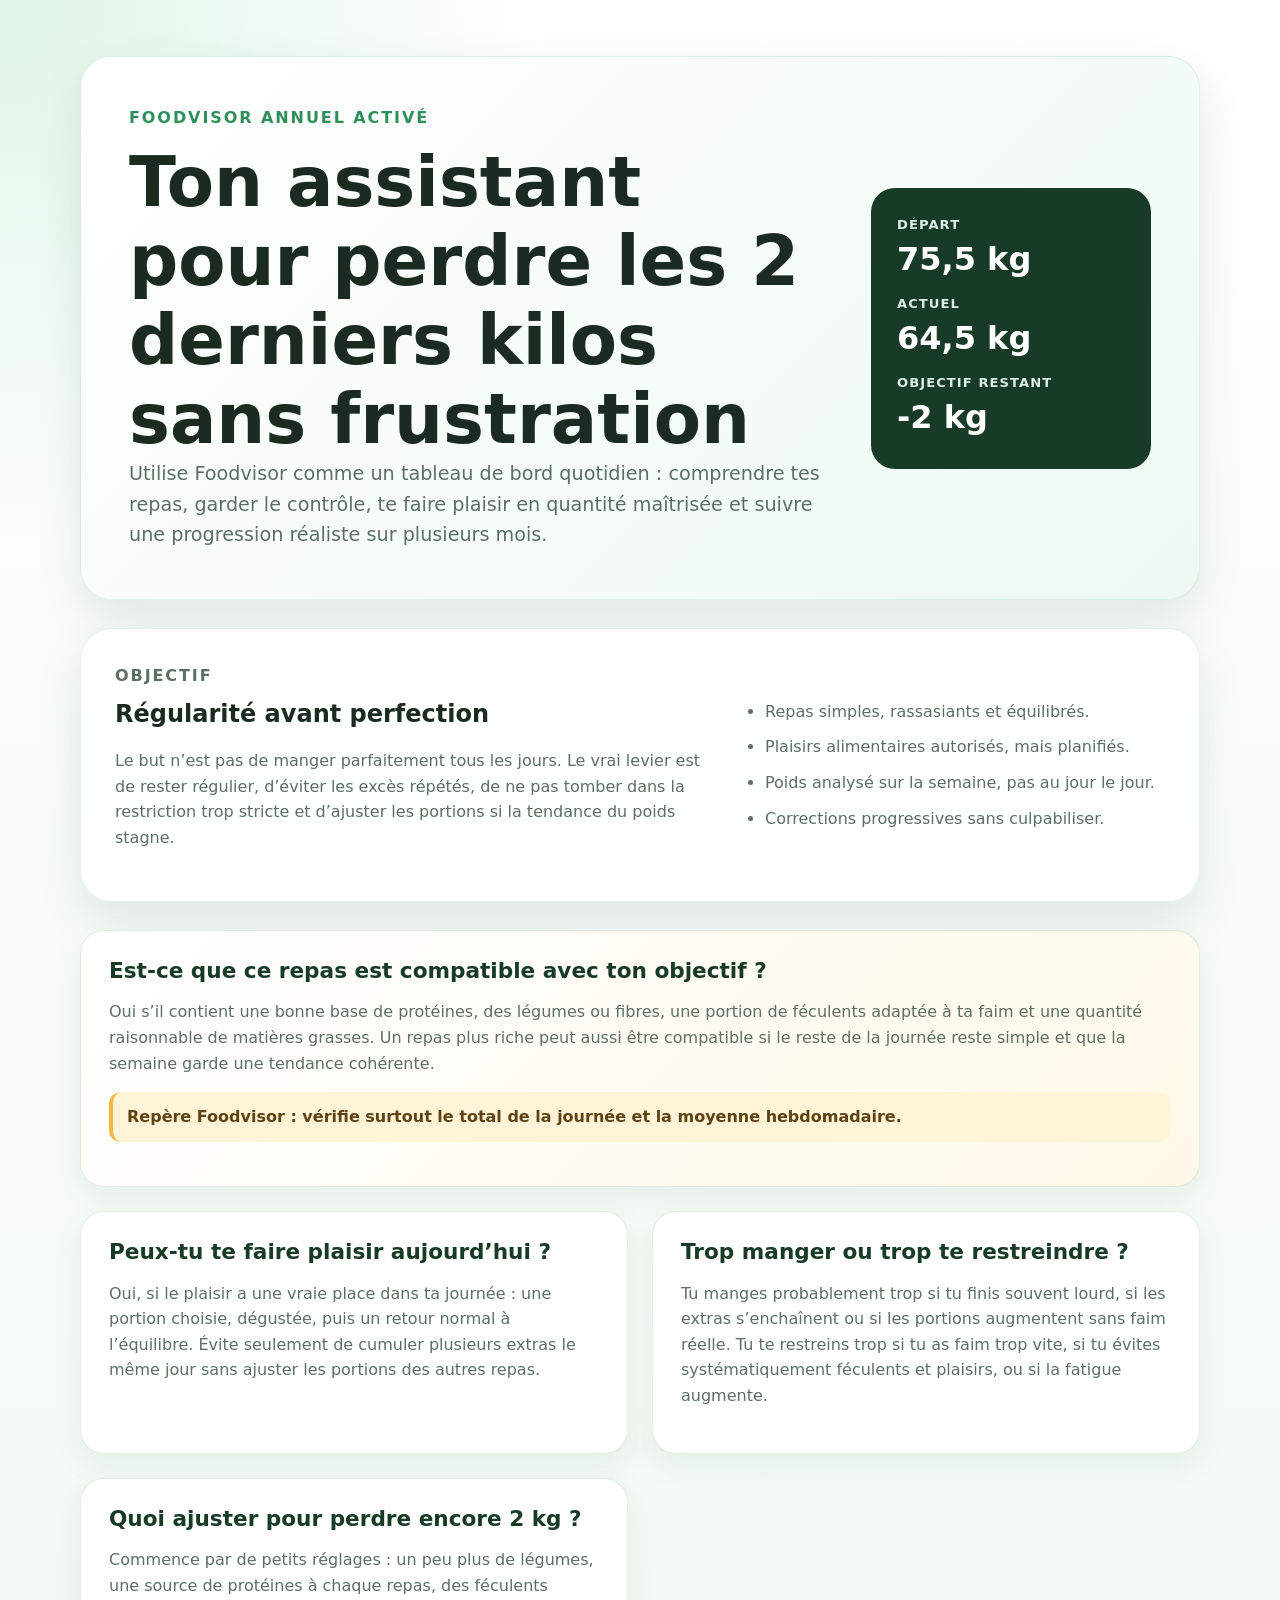
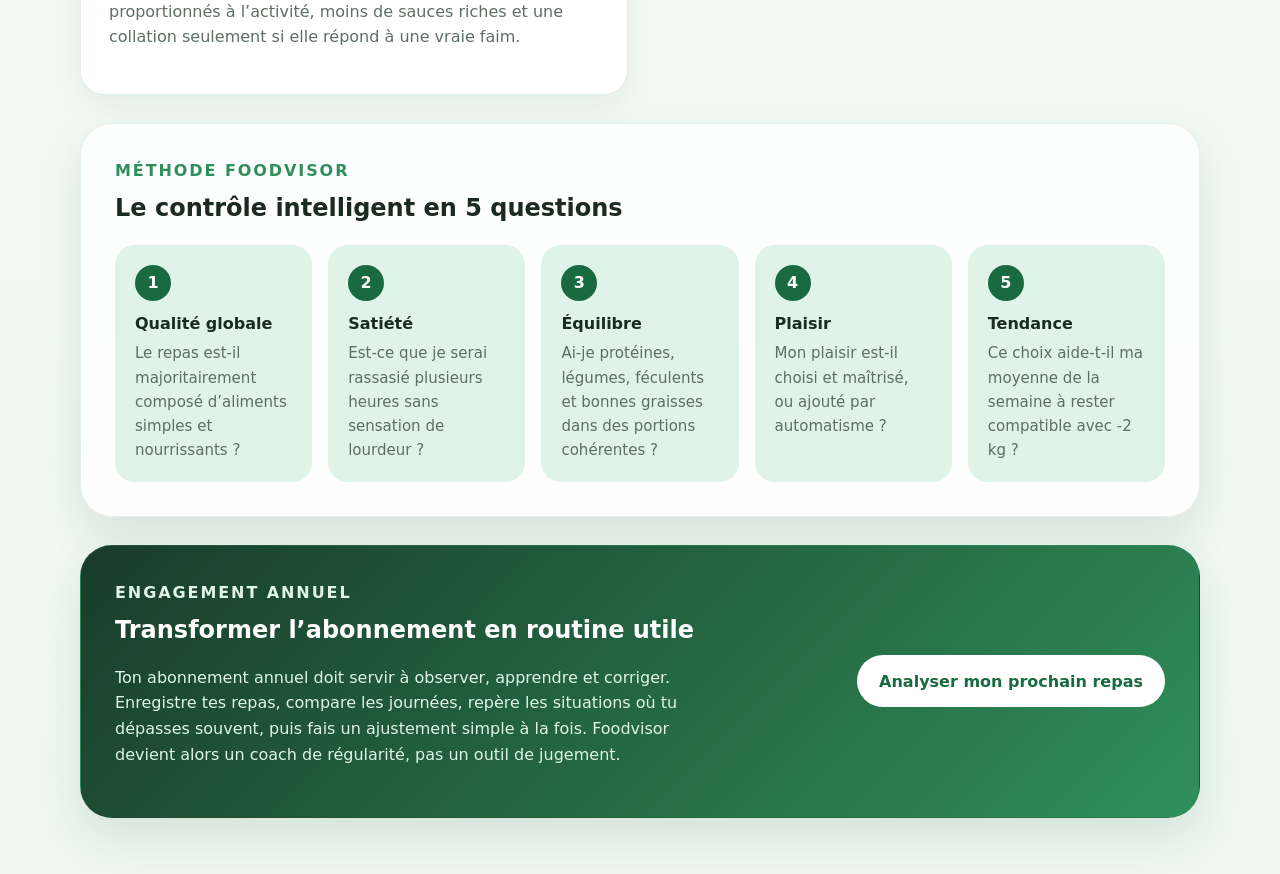
==== index.html @ e2c7a327 "Refocus page on sustainable Foodvisor coaching" ====
<!doctype html>
<html lang="fr">
  <head>
    <meta charset="utf-8" />
    <meta name="viewport" content="width=device-width, initial-scale=1" />
    <title>Assistant nutritionnel durable - Foodvisor</title>
    <link rel="stylesheet" href="styles.css" />
  </head>
  <body>
    <main class="page-shell">
      <section class="hero" aria-labelledby="page-title">
        <div>
          <p class="eyebrow">Foodvisor annuel activé</p>
          <h1 id="page-title">Ton assistant pour perdre les 2 derniers kilos sans frustration</h1>
          <p class="intro">
            Utilise Foodvisor comme un tableau de bord quotidien : comprendre tes repas,
            garder le contrôle, te faire plaisir en quantité maîtrisée et suivre une
            progression réaliste sur plusieurs mois.
          </p>
        </div>
        <aside class="progress-card" aria-label="Progression de poids">
          <span>Départ</span>
          <strong>75,5 kg</strong>
          <span>Actuel</span>
          <strong>64,5 kg</strong>
          <span>Objectif restant</span>
          <strong>-2 kg</strong>
        </aside>
      </section>

      <section class="section-card objective" aria-labelledby="objective-title">
        <div>
          <p class="eyebrow">Objectif</p>
          <h2 id="objective-title">Régularité avant perfection</h2>
          <p>
            Le but n’est pas de manger parfaitement tous les jours. Le vrai levier est de
            rester régulier, d’éviter les excès répétés, de ne pas tomber dans la restriction
            trop stricte et d’ajuster les portions si la tendance du poids stagne.
          </p>
        </div>
        <ul class="check-list">
          <li>Repas simples, rassasiants et équilibrés.</li>
          <li>Plaisirs alimentaires autorisés, mais planifiés.</li>
          <li>Poids analysé sur la semaine, pas au jour le jour.</li>
          <li>Corrections progressives sans culpabiliser.</li>
        </ul>
      </section>

      <section class="analysis-grid" aria-label="Analyse quotidienne des repas">
        <article class="analysis-card highlight">
          <h2>Est-ce que ce repas est compatible avec ton objectif ?</h2>
          <p>
            Oui s’il contient une bonne base de protéines, des légumes ou fibres, une portion
            de féculents adaptée à ta faim et une quantité raisonnable de matières grasses.
            Un repas plus riche peut aussi être compatible si le reste de la journée reste
            simple et que la semaine garde une tendance cohérente.
          </p>
          <p class="tip">Repère Foodvisor : vérifie surtout le total de la journée et la moyenne hebdomadaire.</p>
        </article>

        <article class="analysis-card">
          <h2>Peux-tu te faire plaisir aujourd’hui ?</h2>
          <p>
            Oui, si le plaisir a une vraie place dans ta journée : une portion choisie,
            dégustée, puis un retour normal à l’équilibre. Évite seulement de cumuler plusieurs
            extras le même jour sans ajuster les portions des autres repas.
          </p>
        </article>

        <article class="analysis-card">
          <h2>Trop manger ou trop te restreindre ?</h2>
          <p>
            Tu manges probablement trop si tu finis souvent lourd, si les extras s’enchaînent
            ou si les portions augmentent sans faim réelle. Tu te restreins trop si tu as faim
            trop vite, si tu évites systématiquement féculents et plaisirs, ou si la fatigue
            augmente.
          </p>
        </article>

        <article class="analysis-card">
          <h2>Quoi ajuster pour perdre encore 2 kg ?</h2>
          <p>
            Commence par de petits réglages : un peu plus de légumes, une source de protéines
            à chaque repas, des féculents proportionnés à l’activité, moins de sauces riches et
            une collation seulement si elle répond à une vraie faim.
          </p>
        </article>
      </section>

      <section class="method" aria-labelledby="method-title">
        <p class="eyebrow">Méthode Foodvisor</p>
        <h2 id="method-title">Le contrôle intelligent en 5 questions</h2>
        <div class="question-list">
          <article>
            <span>1</span>
            <h3>Qualité globale</h3>
            <p>Le repas est-il majoritairement composé d’aliments simples et nourrissants ?</p>
          </article>
          <article>
            <span>2</span>
            <h3>Satiété</h3>
            <p>Est-ce que je serai rassasié plusieurs heures sans sensation de lourdeur ?</p>
          </article>
          <article>
            <span>3</span>
            <h3>Équilibre</h3>
            <p>Ai-je protéines, légumes, féculents et bonnes graisses dans des portions cohérentes ?</p>
          </article>
          <article>
            <span>4</span>
            <h3>Plaisir</h3>
            <p>Mon plaisir est-il choisi et maîtrisé, ou ajouté par automatisme ?</p>
          </article>
          <article>
            <span>5</span>
            <h3>Tendance</h3>
            <p>Ce choix aide-t-il ma moyenne de la semaine à rester compatible avec -2 kg ?</p>
          </article>
        </div>
      </section>

      <section class="section-card subscription" aria-labelledby="subscription-title">
        <div>
          <p class="eyebrow">Engagement annuel</p>
          <h2 id="subscription-title">Transformer l’abonnement en routine utile</h2>
          <p>
            Ton abonnement annuel doit servir à observer, apprendre et corriger. Enregistre tes
            repas, compare les journées, repère les situations où tu dépasses souvent, puis fais
            un ajustement simple à la fois. Foodvisor devient alors un coach de régularité, pas
            un outil de jugement.
          </p>
        </div>
        <a class="cta" href="#method-title">Analyser mon prochain repas</a>
      </section>
    </main>
  </body>
</html>
---- styles.css ----
:root {
  color-scheme: light;
  --background: #f6fbf7;
  --card: #ffffff;
  --text: #1b2b22;
  --muted: #5d6f64;
  --accent: #2f8f5b;
  --accent-dark: #196a40;
  --accent-soft: #e0f3e8;
  --gold: #f4b740;
  --shadow: 0 18px 45px rgba(30, 83, 54, 0.12);
}

* {
  box-sizing: border-box;
}

body {
  margin: 0;
  font-family: Inter, ui-sans-serif, system-ui, -apple-system, BlinkMacSystemFont, "Segoe UI", sans-serif;
  background:
    radial-gradient(circle at top left, #dff5e6, transparent 34rem),
    linear-gradient(180deg, #ffffff 0%, var(--background) 48%, #edf7f0 100%);
  color: var(--text);
  line-height: 1.6;
}

.page-shell {
  width: min(1120px, calc(100% - 32px));
  margin: 0 auto;
  padding: 56px 0;
}

.hero,
.section-card,
.method {
  border: 1px solid rgba(47, 143, 91, 0.12);
  border-radius: 32px;
  background: rgba(255, 255, 255, 0.86);
  box-shadow: var(--shadow);
}

.hero {
  display: grid;
  grid-template-columns: minmax(0, 1fr) 280px;
  gap: 32px;
  align-items: center;
  padding: 48px;
  background: linear-gradient(135deg, #ffffff 0%, #edf9f1 100%);
}

.eyebrow {
  margin: 0 0 12px;
  color: var(--accent);
  font-weight: 800;
  letter-spacing: 0.12em;
  text-transform: uppercase;
}

h1,
h2,
h3 {
  line-height: 1.15;
}

h1 {
  max-width: 760px;
  margin: 0;
  font-size: clamp(2.2rem, 5.5vw, 4.3rem);
}

h2,
h3,
p {
  margin-top: 0;
}

.intro,
.section-card p,
.analysis-card p,
.question-list p {
  color: var(--muted);
}

.intro {
  max-width: 760px;
  margin-bottom: 0;
  font-size: 1.2rem;
}

.progress-card {
  display: grid;
  gap: 8px;
  padding: 26px;
  border-radius: 24px;
  background: #183b28;
  color: #dcefe4;
}

.progress-card strong {
  margin-bottom: 10px;
  color: #ffffff;
  font-size: 2rem;
  line-height: 1;
}

.progress-card span {
  font-size: 0.82rem;
  font-weight: 800;
  letter-spacing: 0.08em;
  text-transform: uppercase;
}

.section-card {
  display: grid;
  grid-template-columns: minmax(0, 1fr) minmax(280px, 420px);
  gap: 28px;
  align-items: center;
  margin-top: 28px;
  padding: 34px;
}

.check-list,
ul {
  margin: 0;
  padding-left: 20px;
  color: var(--muted);
}

.check-list li + li,
li + li {
  margin-top: 10px;
}

.analysis-grid {
  display: grid;
  grid-template-columns: repeat(2, minmax(0, 1fr));
  gap: 24px;
  margin-top: 28px;
}

.analysis-card {
  padding: 28px;
  border: 1px solid rgba(47, 143, 91, 0.14);
  border-radius: 24px;
  background: var(--card);
  box-shadow: 0 10px 30px rgba(30, 83, 54, 0.08);
}

.analysis-card h2 {
  margin-bottom: 16px;
  color: #183b28;
  font-size: 1.35rem;
}

.analysis-card.highlight {
  grid-column: span 2;
  background: linear-gradient(135deg, #ffffff 0%, #fff8e8 100%);
}

.tip {
  border-left: 4px solid var(--gold);
  padding: 12px 14px;
  border-radius: 12px;
  background: #fff4d8;
  color: #5f4312 !important;
  font-weight: 700;
}

.method {
  margin-top: 28px;
  padding: 34px;
}

.question-list {
  display: grid;
  grid-template-columns: repeat(5, minmax(0, 1fr));
  gap: 16px;
  margin-top: 22px;
}

.question-list article {
  padding: 20px;
  border-radius: 20px;
  background: var(--accent-soft);
}

.question-list span {
  display: inline-grid;
  width: 36px;
  height: 36px;
  margin-bottom: 14px;
  place-items: center;
  border-radius: 50%;
  background: var(--accent-dark);
  color: #ffffff;
  font-weight: 800;
}

.question-list h3 {
  margin-bottom: 8px;
  font-size: 1rem;
}

.question-list p {
  margin-bottom: 0;
  font-size: 0.94rem;
}

.subscription {
  background: linear-gradient(135deg, #193c29 0%, #2f8f5b 100%);
  color: #ffffff;
}

.subscription .eyebrow,
.subscription p {
  color: #dff5e6;
}

.cta {
  justify-self: end;
  display: inline-flex;
  align-items: center;
  justify-content: center;
  min-height: 52px;
  padding: 0 22px;
  border-radius: 999px;
  background: #ffffff;
  color: var(--accent-dark);
  font-weight: 800;
  text-decoration: none;
}

@media (max-width: 900px) {
  .hero,
  .section-card,
  .analysis-card.highlight,
  .subscription {
    grid-template-columns: 1fr;
  }

  .analysis-card.highlight {
    grid-column: auto;
  }

  .question-list {
    grid-template-columns: repeat(2, minmax(0, 1fr));
  }

  .cta {
    justify-self: start;
  }
}

@media (max-width: 760px) {
  .page-shell {
    width: min(100% - 20px, 680px);
    padding: 24px 0;
  }

  .hero,
  .section-card,
  .method {
    padding: 26px;
    border-radius: 24px;
  }

  .analysis-grid,
  .question-list {
    grid-template-columns: 1fr;
  }
}
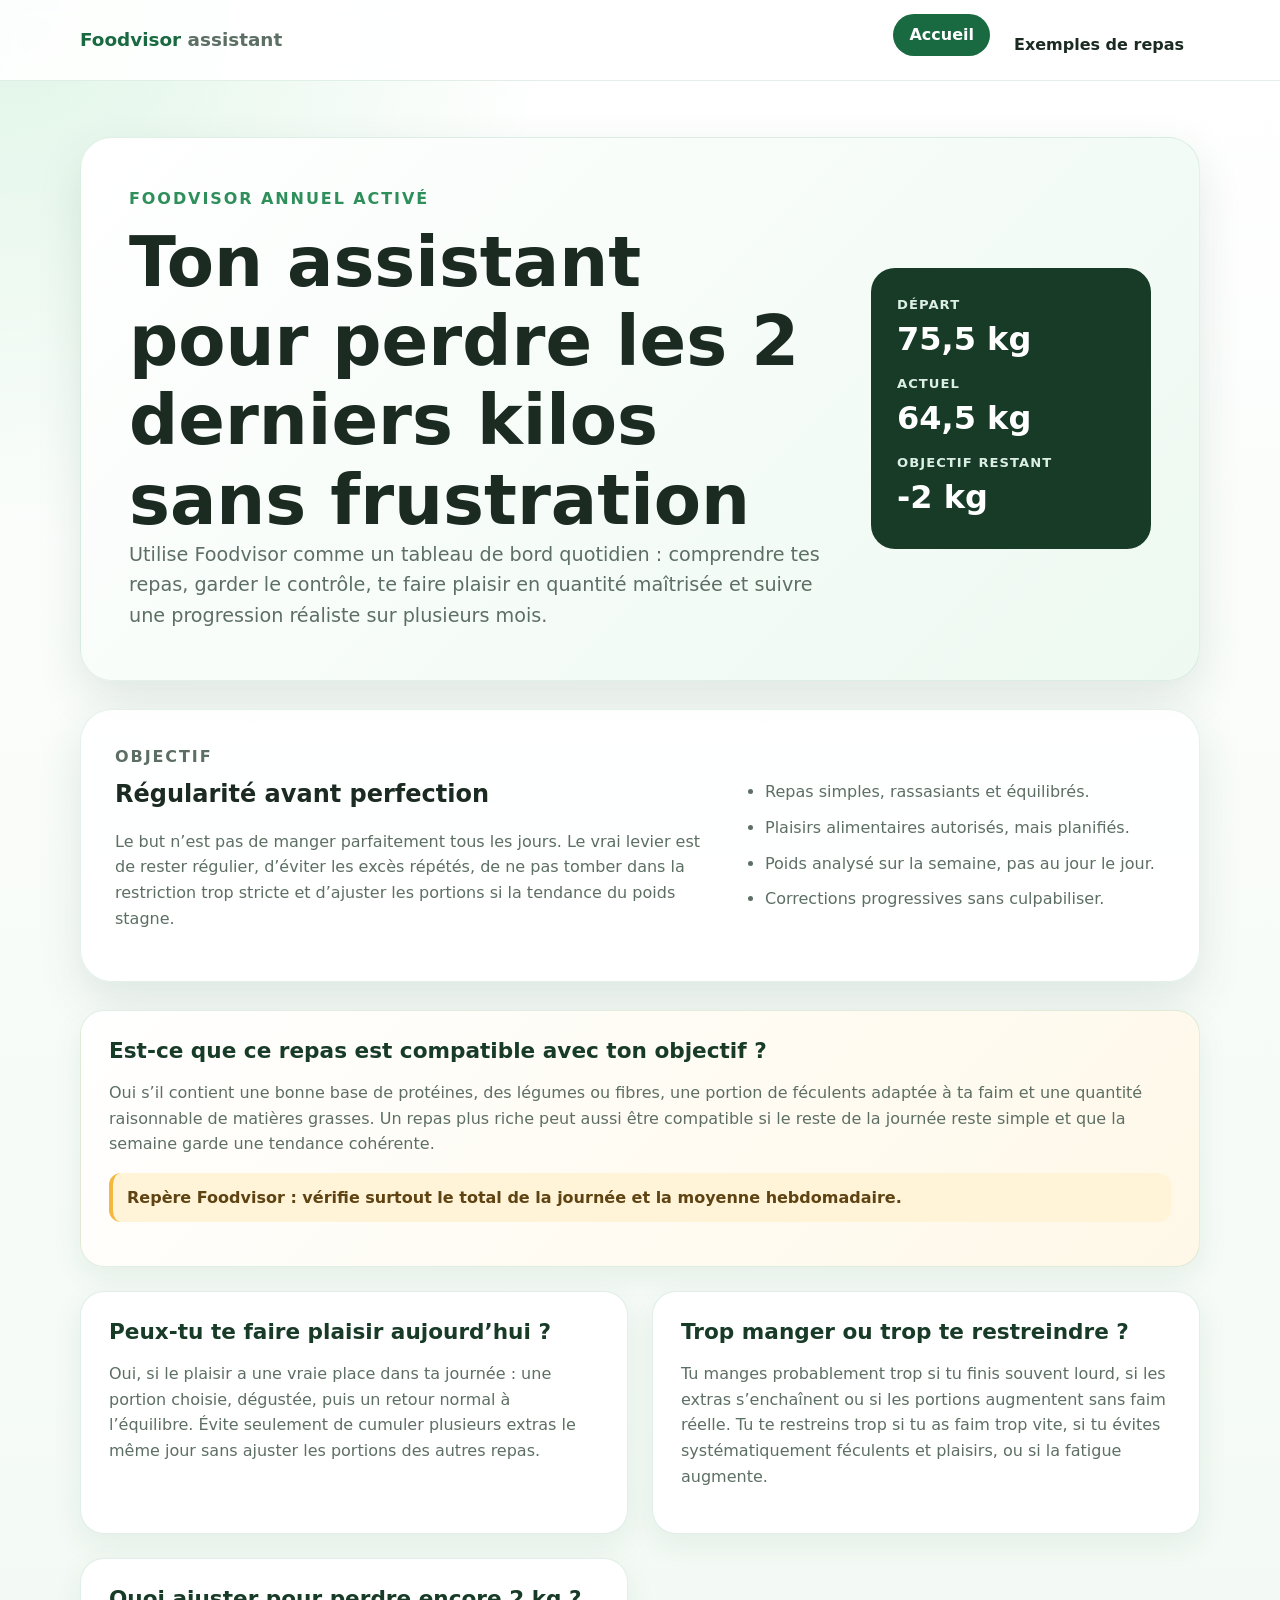
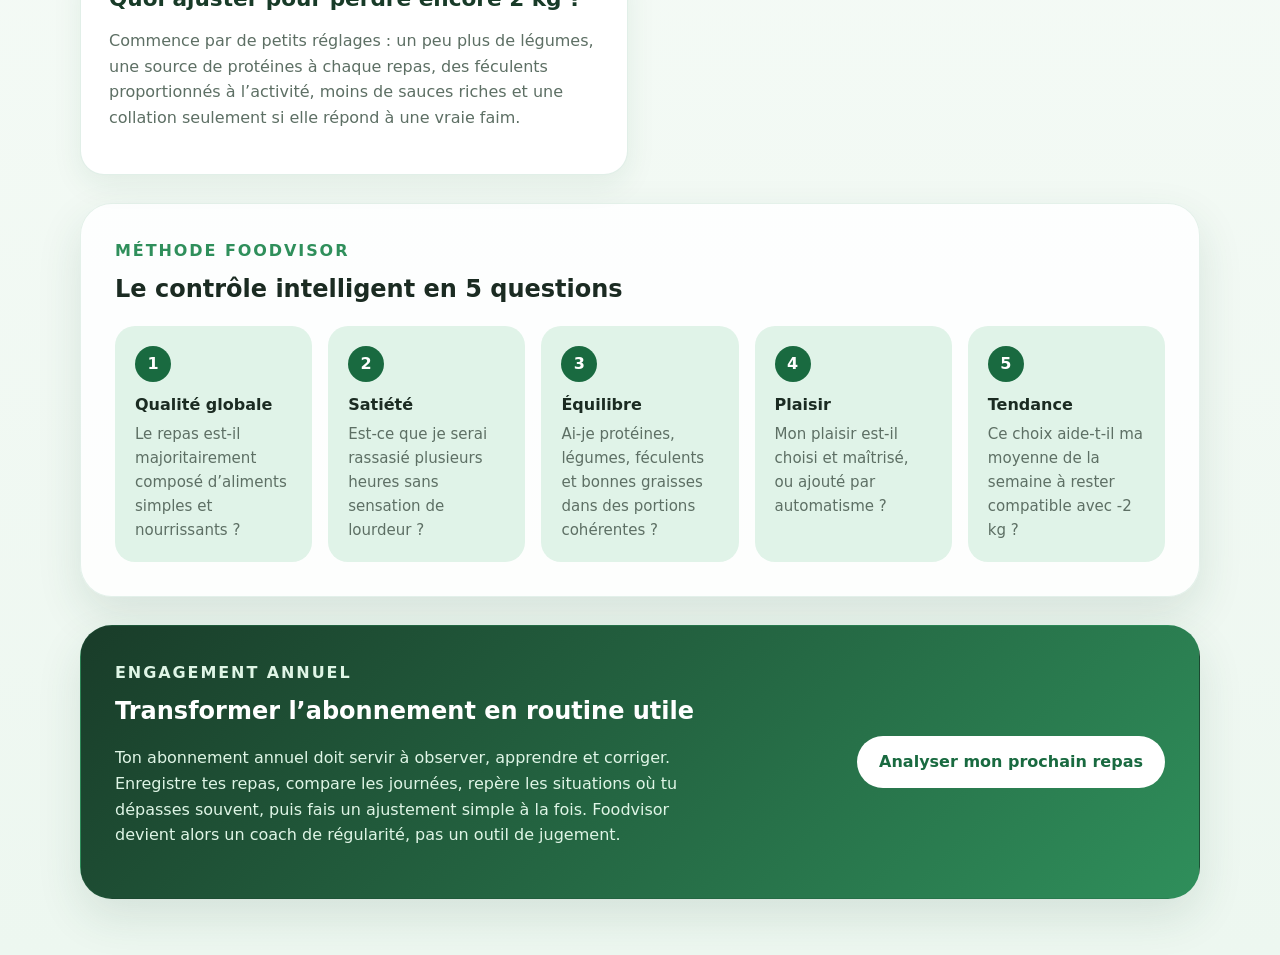
==== commit 5b5c18d3: "Ajout d'une page d'exemples de repas équilibrés avec menu de navigation - Nouvelle page exemples-rep" ====
--- a/index.html
+++ b/index.html
@@ -7,6 +7,16 @@
     <link rel="stylesheet" href="styles.css" />
   </head>
   <body>
+    <header class="site-header">
+      <nav class="site-nav" aria-label="Navigation principale">
+        <a class="brand" href="index.html">Foodvisor <span>assistant</span></a>
+        <ul>
+          <li><a href="index.html" aria-current="page">Accueil</a></li>
+          <li><a href="exemples-repas.html">Exemples de repas</a></li>
+        </ul>
+      </nav>
+    </header>
+
     <main class="page-shell">
       <section class="hero" aria-labelledby="page-title">
         <div>
--- a/styles.css
+++ b/styles.css
@@ -31,6 +31,64 @@
   padding: 56px 0;
 }
 
+.site-header {
+  position: sticky;
+  top: 0;
+  z-index: 20;
+  border-bottom: 1px solid rgba(47, 143, 91, 0.14);
+  background: rgba(255, 255, 255, 0.9);
+  backdrop-filter: blur(10px);
+}
+
+.site-nav {
+  display: flex;
+  align-items: center;
+  justify-content: space-between;
+  gap: 16px;
+  width: min(1120px, calc(100% - 32px));
+  margin: 0 auto;
+  padding: 14px 0;
+}
+
+.brand {
+  color: var(--accent-dark);
+  font-size: 1.15rem;
+  font-weight: 800;
+  text-decoration: none;
+}
+
+.brand span {
+  color: var(--muted);
+  font-weight: 600;
+}
+
+.site-nav ul {
+  display: flex;
+  gap: 8px;
+  margin: 0;
+  padding: 0;
+  list-style: none;
+}
+
+.site-nav ul a {
+  display: inline-block;
+  padding: 8px 16px;
+  border-radius: 999px;
+  color: var(--text);
+  font-weight: 700;
+  text-decoration: none;
+}
+
+.site-nav ul a:hover {
+  background: var(--accent-soft);
+  color: var(--accent-dark);
+}
+
+.site-nav ul a[aria-current="page"] {
+  background: var(--accent-dark);
+  color: #ffffff;
+}
+
 .hero,
 .section-card,
 .method {
@@ -231,6 +289,191 @@
   text-decoration: none;
 }
 
+.meal-block {
+  margin-top: 28px;
+  padding: 34px;
+  border: 1px solid rgba(47, 143, 91, 0.12);
+  border-radius: 32px;
+  background: rgba(255, 255, 255, 0.86);
+  box-shadow: var(--shadow);
+}
+
+.meal-block-head {
+  max-width: 720px;
+}
+
+.meal-block-head p {
+  margin-bottom: 0;
+  color: var(--muted);
+}
+
+.meal-time {
+  display: inline-block;
+  margin-bottom: 12px;
+  padding: 6px 14px;
+  border-radius: 999px;
+  background: var(--accent-soft);
+  color: var(--accent-dark);
+  font-size: 0.82rem;
+  font-weight: 800;
+  letter-spacing: 0.08em;
+  text-transform: uppercase;
+}
+
+.meal-grid {
+  display: grid;
+  grid-template-columns: repeat(2, minmax(0, 1fr));
+  gap: 24px;
+  margin-top: 24px;
+}
+
+.meal-card {
+  overflow: hidden;
+  display: flex;
+  flex-direction: column;
+  border: 1px solid rgba(47, 143, 91, 0.14);
+  border-radius: 24px;
+  background: var(--card);
+  box-shadow: 0 10px 30px rgba(30, 83, 54, 0.08);
+}
+
+.meal-photo {
+  position: relative;
+  height: 220px;
+  margin: 0;
+  background: linear-gradient(135deg, var(--accent-soft) 0%, #fdf3d7 100%);
+}
+
+.meal-photo::after {
+  content: attr(data-emoji);
+  position: absolute;
+  inset: 0;
+  display: grid;
+  place-items: center;
+  font-size: 3.4rem;
+}
+
+.meal-photo img {
+  position: relative;
+  z-index: 1;
+  width: 100%;
+  height: 100%;
+  object-fit: cover;
+}
+
+.meal-body {
+  display: flex;
+  flex-direction: column;
+  flex: 1;
+  padding: 24px;
+}
+
+.meal-body h3 {
+  margin-bottom: 12px;
+  color: #183b28;
+  font-size: 1.25rem;
+}
+
+.meal-ingredients {
+  margin-bottom: 14px;
+  padding-left: 20px;
+  color: var(--muted);
+  font-size: 0.95rem;
+}
+
+.meal-ingredients li + li {
+  margin-top: 6px;
+}
+
+.meal-kcal {
+  margin: auto 0 16px;
+  color: var(--accent-dark);
+  font-weight: 800;
+}
+
+.macro-row {
+  display: grid;
+  grid-template-columns: repeat(4, minmax(0, 1fr));
+  gap: 10px;
+  padding-top: 16px;
+  border-top: 1px solid rgba(47, 143, 91, 0.14);
+}
+
+.macro {
+  display: grid;
+  gap: 8px;
+  justify-items: center;
+  text-align: center;
+}
+
+.ring {
+  position: relative;
+  display: grid;
+  place-items: center;
+  width: 62px;
+  height: 62px;
+  border-radius: 50%;
+  background: conic-gradient(var(--c) calc(var(--p) * 1%), #e9f1ec 0);
+}
+
+.ring::before {
+  content: "";
+  position: absolute;
+  inset: 6px;
+  border-radius: 50%;
+  background: var(--card);
+}
+
+.ring b {
+  position: relative;
+  font-size: 0.82rem;
+  font-weight: 800;
+}
+
+.macro-label {
+  color: var(--muted);
+  font-size: 0.78rem;
+  font-weight: 700;
+}
+
+.missing-macros {
+  display: block;
+}
+
+.missing-intro {
+  max-width: 720px;
+}
+
+.missing-grid {
+  display: grid;
+  grid-template-columns: repeat(4, minmax(0, 1fr));
+  gap: 16px;
+  margin-top: 22px;
+}
+
+.missing-grid article {
+  padding: 20px;
+  border-top: 5px solid var(--c);
+  border-radius: 20px;
+  background: var(--accent-soft);
+}
+
+.missing-grid h3 {
+  margin-bottom: 10px;
+  color: var(--c);
+  font-size: 1.05rem;
+}
+
+.missing-grid ul {
+  font-size: 0.92rem;
+}
+
+.photo-credit {
+  margin: 24px 0 0;
+  color: var(--muted);
+  font-size: 0.85rem;
+}
+
 @media (max-width: 900px) {
   .hero,
   .section-card,
@@ -250,6 +493,14 @@
   .cta {
     justify-self: start;
   }
+
+  .meal-grid {
+    grid-template-columns: 1fr;
+  }
+
+  .missing-grid {
+    grid-template-columns: repeat(2, minmax(0, 1fr));
+  }
 }
 
 @media (max-width: 760px) {
@@ -266,7 +517,23 @@
   }
 
   .analysis-grid,
-  .question-list {
+  .question-list,
+  .missing-grid {
     grid-template-columns: 1fr;
   }
-}
+
+  .site-nav {
+    flex-direction: column;
+    gap: 8px;
+    padding: 12px 0;
+  }
+
+  .meal-block {
+    padding: 26px;
+    border-radius: 24px;
+  }
+
+  .macro-row {
+    grid-template-columns: repeat(2, minmax(0, 1fr));
+  }
+}
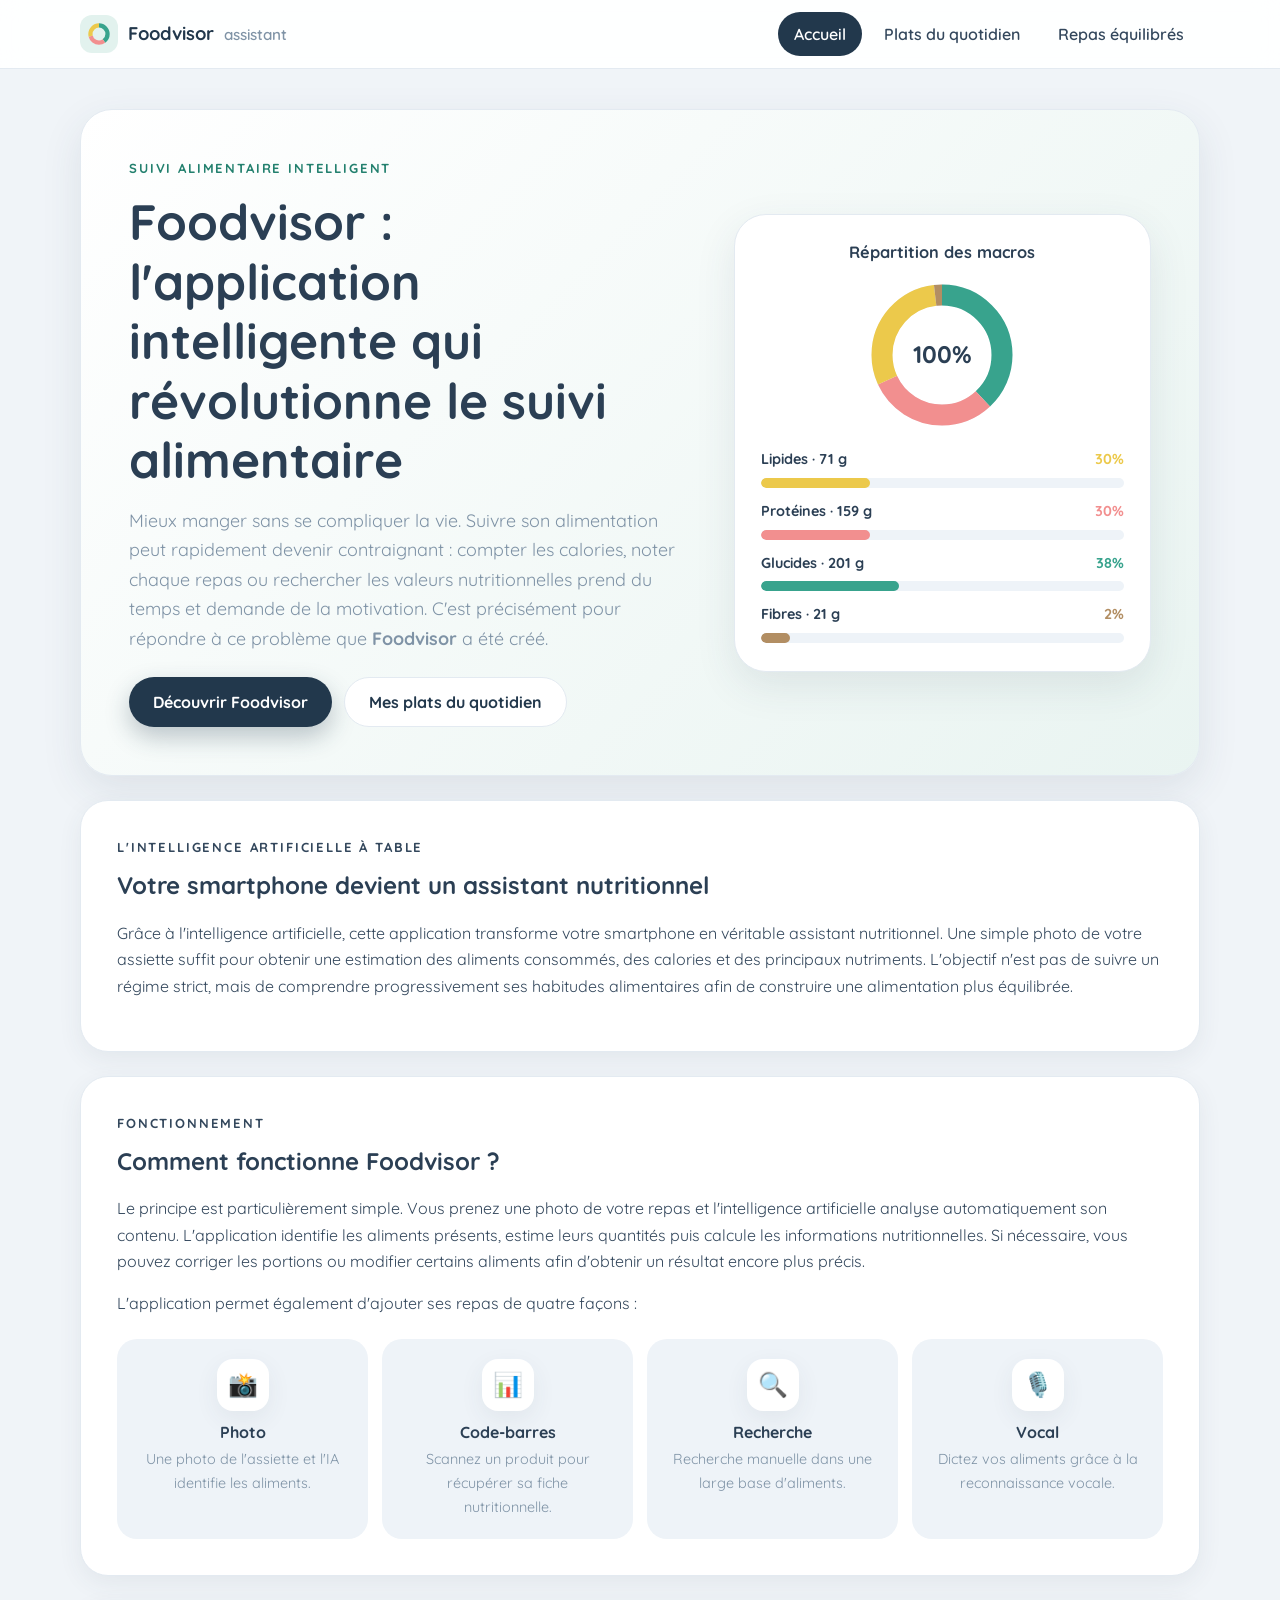
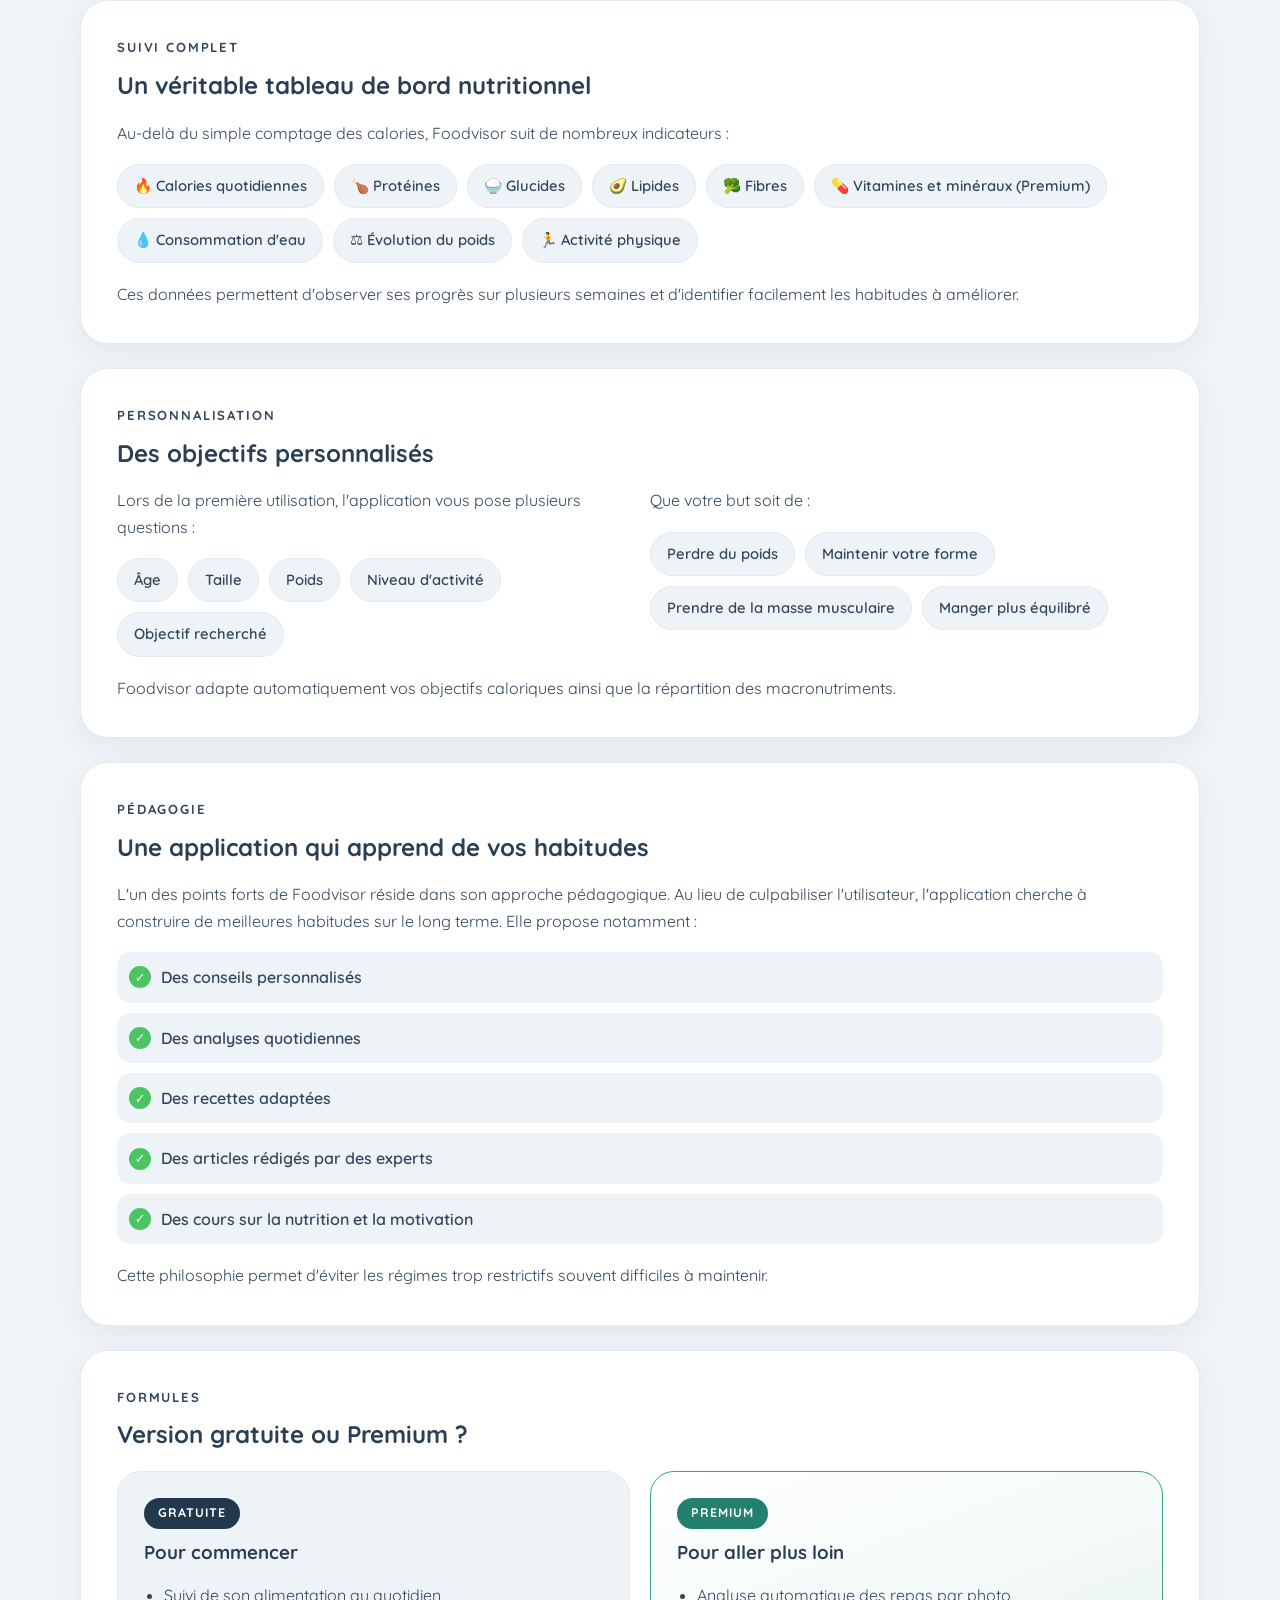
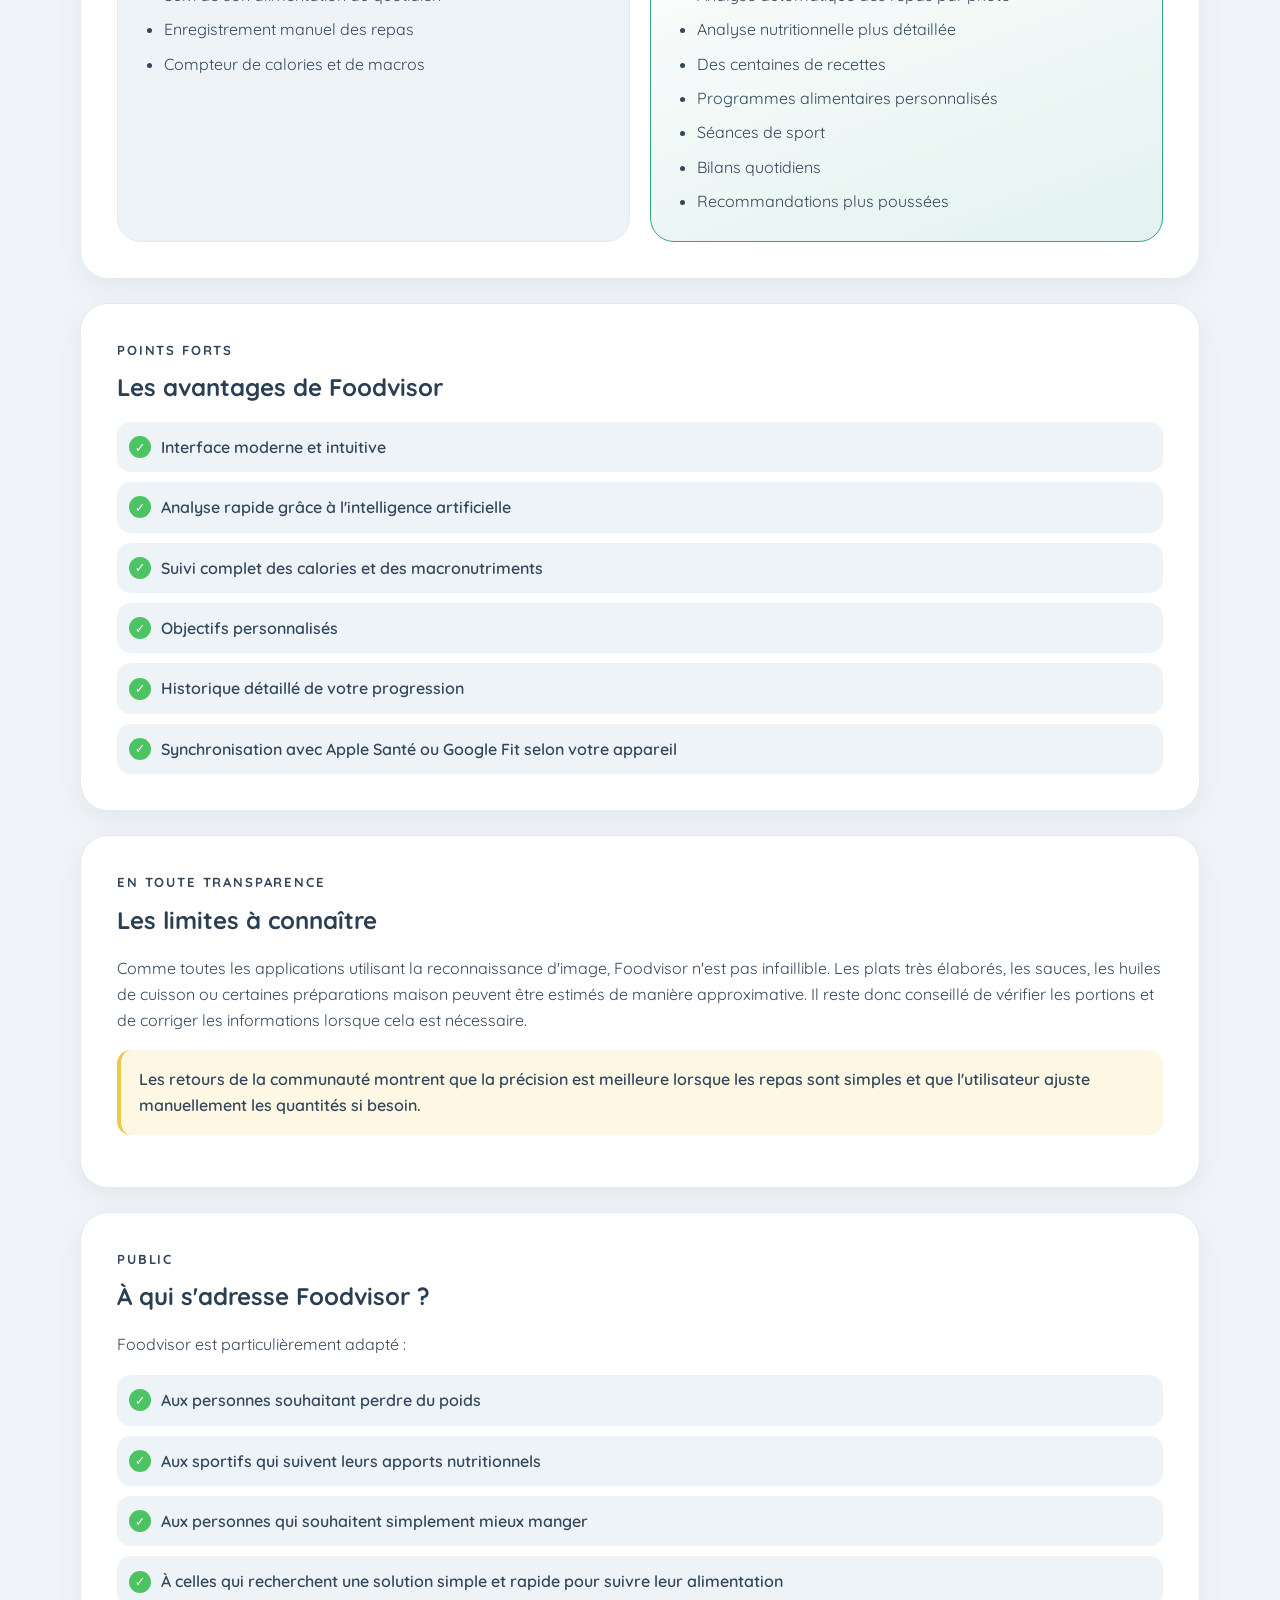
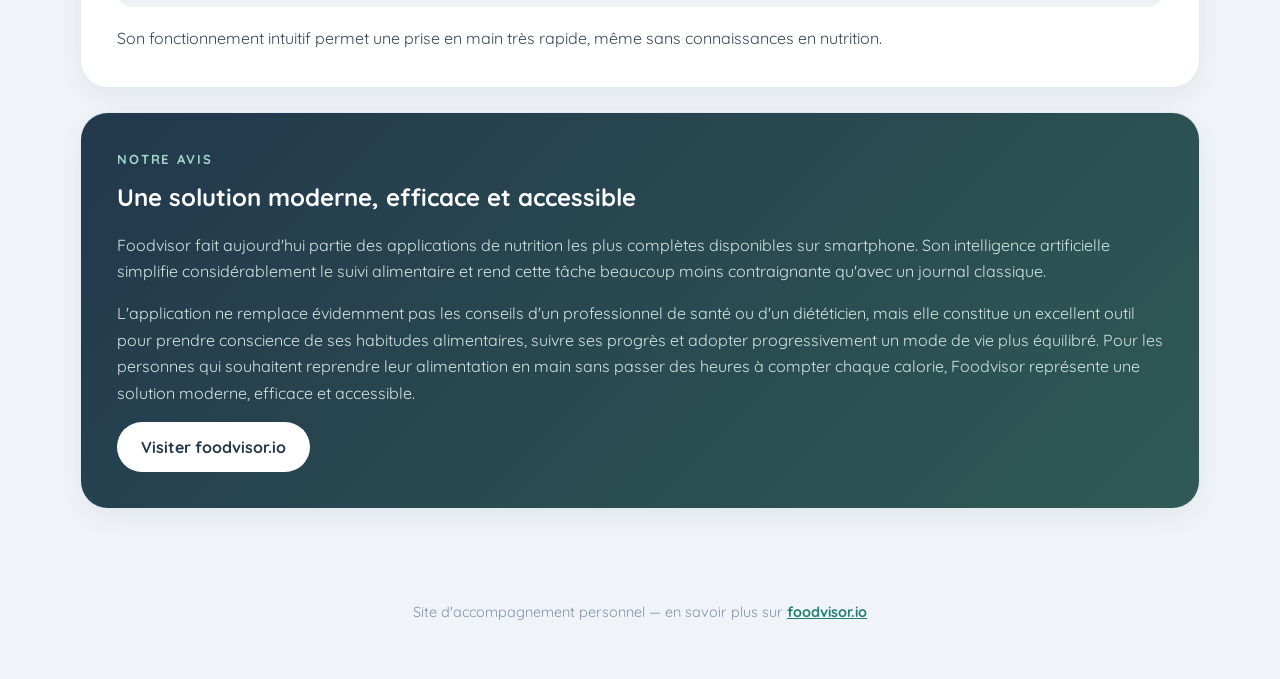
==== commit 4612635c: "Refonte charte app Foodvisor : nouvelle accueil, plats du quotidien, header responsive - Nouvelle ch" ====
--- a/index.html
+++ b/index.html
@@ -3,145 +3,312 @@
   <head>
     <meta charset="utf-8" />
     <meta name="viewport" content="width=device-width, initial-scale=1" />
-    <title>Assistant nutritionnel durable - Foodvisor</title>
+    <title>Foodvisor : l'application intelligente qui révolutionne le suivi alimentaire</title>
+    <link rel="preconnect" href="https://fonts.googleapis.com" />
+    <link rel="preconnect" href="https://fonts.gstatic.com" crossorigin />
+    <link
+      href="https://fonts.googleapis.com/css2?family=Quicksand:wght@500;600;700&display=swap"
+      rel="stylesheet"
+    />
     <link rel="stylesheet" href="styles.css" />
   </head>
   <body>
     <header class="site-header">
-      <nav class="site-nav" aria-label="Navigation principale">
-        <a class="brand" href="index.html">Foodvisor <span>assistant</span></a>
-        <ul>
-          <li><a href="index.html" aria-current="page">Accueil</a></li>
-          <li><a href="exemples-repas.html">Exemples de repas</a></li>
-        </ul>
-      </nav>
+      <div class="site-nav">
+        <a class="brand" href="index.html">
+          <span class="brand-mark" aria-hidden="true">
+            <svg width="22" height="22" viewBox="0 0 36 36">
+              <circle cx="18" cy="18" r="14" fill="none" stroke="#38a38d" stroke-width="7" stroke-dasharray="35 88" transform="rotate(-90 18 18)" />
+              <circle cx="18" cy="18" r="14" fill="none" stroke="#f28f8f" stroke-width="7" stroke-dasharray="27 88" stroke-dashoffset="-35" transform="rotate(-90 18 18)" />
+              <circle cx="18" cy="18" r="14" fill="none" stroke="#ecc94b" stroke-width="7" stroke-dasharray="26 88" stroke-dashoffset="-62" transform="rotate(-90 18 18)" />
+            </svg>
+          </span>
+          Foodvisor <small>assistant</small>
+        </a>
+        <button class="nav-toggle" type="button" aria-expanded="false" aria-controls="nav-menu" aria-label="Ouvrir le menu">
+          <span></span>
+          <span></span>
+          <span></span>
+        </button>
+        <nav id="nav-menu" class="nav-menu" aria-label="Navigation principale">
+          <a href="index.html" aria-current="page">Accueil</a>
+          <a href="plats-du-quotidien.html">Plats du quotidien</a>
+          <a href="exemples-repas.html">Repas équilibrés</a>
+        </nav>
+      </div>
     </header>
 
     <main class="page-shell">
       <section class="hero" aria-labelledby="page-title">
         <div>
-          <p class="eyebrow">Foodvisor annuel activé</p>
-          <h1 id="page-title">Ton assistant pour perdre les 2 derniers kilos sans frustration</h1>
+          <p class="eyebrow">Suivi alimentaire intelligent</p>
+          <h1 id="page-title">Foodvisor : l'application intelligente qui révolutionne le suivi alimentaire</h1>
           <p class="intro">
-            Utilise Foodvisor comme un tableau de bord quotidien : comprendre tes repas,
-            garder le contrôle, te faire plaisir en quantité maîtrisée et suivre une
-            progression réaliste sur plusieurs mois.
+            Mieux manger sans se compliquer la vie. Suivre son alimentation peut rapidement
+            devenir contraignant : compter les calories, noter chaque repas ou rechercher les
+            valeurs nutritionnelles prend du temps et demande de la motivation. C'est
+            précisément pour répondre à ce problème que <strong>Foodvisor</strong> a été créé.
           </p>
-        </div>
-        <aside class="progress-card" aria-label="Progression de poids">
-          <span>Départ</span>
-          <strong>75,5 kg</strong>
-          <span>Actuel</span>
-          <strong>64,5 kg</strong>
-          <span>Objectif restant</span>
-          <strong>-2 kg</strong>
-        </aside>
-      </section>
-
-      <section class="section-card objective" aria-labelledby="objective-title">
-        <div>
-          <p class="eyebrow">Objectif</p>
-          <h2 id="objective-title">Régularité avant perfection</h2>
-          <p>
-            Le but n’est pas de manger parfaitement tous les jours. Le vrai levier est de
-            rester régulier, d’éviter les excès répétés, de ne pas tomber dans la restriction
-            trop stricte et d’ajuster les portions si la tendance du poids stagne.
-          </p>
-        </div>
+          <div class="hero-actions">
+            <a class="btn btn-primary" href="https://www.foodvisor.io/fr/" target="_blank" rel="noopener">Découvrir Foodvisor</a>
+            <a class="btn btn-secondary" href="plats-du-quotidien.html">Mes plats du quotidien</a>
+          </div>
+        </div>
+        <div class="app-card" aria-label="Répartition des macros dans l'application">
+          <h3>Répartition des macros</h3>
+          <div class="donut">
+            <svg width="150" height="150" viewBox="0 0 100 100" role="img" aria-label="Anneau de répartition : glucides 38 %, protéines 30 %, lipides 30 %, fibres 2 %">
+              <circle cx="50" cy="50" r="40" fill="none" stroke="#eef3f8" stroke-width="14" />
+              <circle cx="50" cy="50" r="40" fill="none" stroke="#38a38d" stroke-width="14" stroke-dasharray="95.5 251.3" />
+              <circle cx="50" cy="50" r="40" fill="none" stroke="#f28f8f" stroke-width="14" stroke-dasharray="75.4 251.3" stroke-dashoffset="-95.5" />
+              <circle cx="50" cy="50" r="40" fill="none" stroke="#ecc94b" stroke-width="14" stroke-dasharray="75.4 251.3" stroke-dashoffset="-170.9" />
+              <circle cx="50" cy="50" r="40" fill="none" stroke="#b28e63" stroke-width="14" stroke-dasharray="5 251.3" stroke-dashoffset="-246.3" />
+            </svg>
+            <span class="donut-center">100%</span>
+          </div>
+          <div class="gauge-list">
+            <div class="gauge" style="--c: #ecc94b; --p: 30">
+              <div class="gauge-top"><strong>Lipides · 71 g</strong><span>30%</span></div>
+              <div class="gauge-bar"><i></i></div>
+            </div>
+            <div class="gauge" style="--c: #f28f8f; --p: 30">
+              <div class="gauge-top"><strong>Protéines · 159 g</strong><span>30%</span></div>
+              <div class="gauge-bar"><i></i></div>
+            </div>
+            <div class="gauge" style="--c: #38a38d; --p: 38">
+              <div class="gauge-top"><strong>Glucides · 201 g</strong><span>38%</span></div>
+              <div class="gauge-bar"><i></i></div>
+            </div>
+            <div class="gauge" style="--c: #b28e63; --p: 8">
+              <div class="gauge-top"><strong>Fibres · 21 g</strong><span>2%</span></div>
+              <div class="gauge-bar"><i></i></div>
+            </div>
+          </div>
+        </div>
+      </section>
+
+      <section class="section-card" aria-labelledby="ia-title">
+        <p class="eyebrow">L'intelligence artificielle à table</p>
+        <h2 id="ia-title">Votre smartphone devient un assistant nutritionnel</h2>
+        <p>
+          Grâce à l'intelligence artificielle, cette application transforme votre smartphone en
+          véritable assistant nutritionnel. Une simple photo de votre assiette suffit pour
+          obtenir une estimation des aliments consommés, des calories et des principaux
+          nutriments. L'objectif n'est pas de suivre un régime strict, mais de comprendre
+          progressivement ses habitudes alimentaires afin de construire une alimentation plus
+          équilibrée.
+        </p>
+      </section>
+
+      <section class="section-card" aria-labelledby="fonctionnement-title">
+        <p class="eyebrow">Fonctionnement</p>
+        <h2 id="fonctionnement-title">Comment fonctionne Foodvisor ?</h2>
+        <p>
+          Le principe est particulièrement simple. Vous prenez une photo de votre repas et
+          l'intelligence artificielle analyse automatiquement son contenu. L'application
+          identifie les aliments présents, estime leurs quantités puis calcule les informations
+          nutritionnelles. Si nécessaire, vous pouvez corriger les portions ou modifier certains
+          aliments afin d'obtenir un résultat encore plus précis.
+        </p>
+        <p>L'application permet également d'ajouter ses repas de quatre façons :</p>
+        <div class="feature-grid">
+          <article>
+            <span class="icon" aria-hidden="true">📸</span>
+            <h3>Photo</h3>
+            <p>Une photo de l'assiette et l'IA identifie les aliments.</p>
+          </article>
+          <article>
+            <span class="icon" aria-hidden="true">📊</span>
+            <h3>Code-barres</h3>
+            <p>Scannez un produit pour récupérer sa fiche nutritionnelle.</p>
+          </article>
+          <article>
+            <span class="icon" aria-hidden="true">🔍</span>
+            <h3>Recherche</h3>
+            <p>Recherche manuelle dans une large base d'aliments.</p>
+          </article>
+          <article>
+            <span class="icon" aria-hidden="true">🎙️</span>
+            <h3>Vocal</h3>
+            <p>Dictez vos aliments grâce à la reconnaissance vocale.</p>
+          </article>
+        </div>
+      </section>
+
+      <section class="section-card" aria-labelledby="dashboard-title">
+        <p class="eyebrow">Suivi complet</p>
+        <h2 id="dashboard-title">Un véritable tableau de bord nutritionnel</h2>
+        <p>Au-delà du simple comptage des calories, Foodvisor suit de nombreux indicateurs :</p>
+        <ul class="chip-list">
+          <li>🔥 Calories quotidiennes</li>
+          <li>🍗 Protéines</li>
+          <li>🍚 Glucides</li>
+          <li>🥑 Lipides</li>
+          <li>🥦 Fibres</li>
+          <li>💊 Vitamines et minéraux (Premium)</li>
+          <li>💧 Consommation d'eau</li>
+          <li>⚖️ Évolution du poids</li>
+          <li>🏃 Activité physique</li>
+        </ul>
+        <p style="margin-top: 18px; margin-bottom: 0;">
+          Ces données permettent d'observer ses progrès sur plusieurs semaines et d'identifier
+          facilement les habitudes à améliorer.
+        </p>
+      </section>
+
+      <section class="section-card" aria-labelledby="objectifs-title">
+        <p class="eyebrow">Personnalisation</p>
+        <h2 id="objectifs-title">Des objectifs personnalisés</h2>
+        <div class="split">
+          <div>
+            <p>Lors de la première utilisation, l'application vous pose plusieurs questions :</p>
+            <ul class="chip-list">
+              <li>Âge</li>
+              <li>Taille</li>
+              <li>Poids</li>
+              <li>Niveau d'activité</li>
+              <li>Objectif recherché</li>
+            </ul>
+          </div>
+          <div>
+            <p>Que votre but soit de :</p>
+            <ul class="chip-list">
+              <li>Perdre du poids</li>
+              <li>Maintenir votre forme</li>
+              <li>Prendre de la masse musculaire</li>
+              <li>Manger plus équilibré</li>
+            </ul>
+          </div>
+        </div>
+        <p style="margin-top: 18px; margin-bottom: 0;">
+          Foodvisor adapte automatiquement vos objectifs caloriques ainsi que la répartition des
+          macronutriments.
+        </p>
+      </section>
+
+      <section class="section-card" aria-labelledby="habitudes-title">
+        <p class="eyebrow">Pédagogie</p>
+        <h2 id="habitudes-title">Une application qui apprend de vos habitudes</h2>
+        <p>
+          L'un des points forts de Foodvisor réside dans son approche pédagogique. Au lieu de
+          culpabiliser l'utilisateur, l'application cherche à construire de meilleures habitudes
+          sur le long terme. Elle propose notamment :
+        </p>
         <ul class="check-list">
-          <li>Repas simples, rassasiants et équilibrés.</li>
-          <li>Plaisirs alimentaires autorisés, mais planifiés.</li>
-          <li>Poids analysé sur la semaine, pas au jour le jour.</li>
-          <li>Corrections progressives sans culpabiliser.</li>
+          <li>Des conseils personnalisés</li>
+          <li>Des analyses quotidiennes</li>
+          <li>Des recettes adaptées</li>
+          <li>Des articles rédigés par des experts</li>
+          <li>Des cours sur la nutrition et la motivation</li>
         </ul>
-      </section>
-
-      <section class="analysis-grid" aria-label="Analyse quotidienne des repas">
-        <article class="analysis-card highlight">
-          <h2>Est-ce que ce repas est compatible avec ton objectif ?</h2>
-          <p>
-            Oui s’il contient une bonne base de protéines, des légumes ou fibres, une portion
-            de féculents adaptée à ta faim et une quantité raisonnable de matières grasses.
-            Un repas plus riche peut aussi être compatible si le reste de la journée reste
-            simple et que la semaine garde une tendance cohérente.
-          </p>
-          <p class="tip">Repère Foodvisor : vérifie surtout le total de la journée et la moyenne hebdomadaire.</p>
-        </article>
-
-        <article class="analysis-card">
-          <h2>Peux-tu te faire plaisir aujourd’hui ?</h2>
-          <p>
-            Oui, si le plaisir a une vraie place dans ta journée : une portion choisie,
-            dégustée, puis un retour normal à l’équilibre. Évite seulement de cumuler plusieurs
-            extras le même jour sans ajuster les portions des autres repas.
-          </p>
-        </article>
-
-        <article class="analysis-card">
-          <h2>Trop manger ou trop te restreindre ?</h2>
-          <p>
-            Tu manges probablement trop si tu finis souvent lourd, si les extras s’enchaînent
-            ou si les portions augmentent sans faim réelle. Tu te restreins trop si tu as faim
-            trop vite, si tu évites systématiquement féculents et plaisirs, ou si la fatigue
-            augmente.
-          </p>
-        </article>
-
-        <article class="analysis-card">
-          <h2>Quoi ajuster pour perdre encore 2 kg ?</h2>
-          <p>
-            Commence par de petits réglages : un peu plus de légumes, une source de protéines
-            à chaque repas, des féculents proportionnés à l’activité, moins de sauces riches et
-            une collation seulement si elle répond à une vraie faim.
-          </p>
-        </article>
-      </section>
-
-      <section class="method" aria-labelledby="method-title">
-        <p class="eyebrow">Méthode Foodvisor</p>
-        <h2 id="method-title">Le contrôle intelligent en 5 questions</h2>
-        <div class="question-list">
-          <article>
-            <span>1</span>
-            <h3>Qualité globale</h3>
-            <p>Le repas est-il majoritairement composé d’aliments simples et nourrissants ?</p>
-          </article>
-          <article>
-            <span>2</span>
-            <h3>Satiété</h3>
-            <p>Est-ce que je serai rassasié plusieurs heures sans sensation de lourdeur ?</p>
-          </article>
-          <article>
-            <span>3</span>
-            <h3>Équilibre</h3>
-            <p>Ai-je protéines, légumes, féculents et bonnes graisses dans des portions cohérentes ?</p>
-          </article>
-          <article>
-            <span>4</span>
-            <h3>Plaisir</h3>
-            <p>Mon plaisir est-il choisi et maîtrisé, ou ajouté par automatisme ?</p>
-          </article>
-          <article>
-            <span>5</span>
-            <h3>Tendance</h3>
-            <p>Ce choix aide-t-il ma moyenne de la semaine à rester compatible avec -2 kg ?</p>
-          </article>
-        </div>
-      </section>
-
-      <section class="section-card subscription" aria-labelledby="subscription-title">
-        <div>
-          <p class="eyebrow">Engagement annuel</p>
-          <h2 id="subscription-title">Transformer l’abonnement en routine utile</h2>
-          <p>
-            Ton abonnement annuel doit servir à observer, apprendre et corriger. Enregistre tes
-            repas, compare les journées, repère les situations où tu dépasses souvent, puis fais
-            un ajustement simple à la fois. Foodvisor devient alors un coach de régularité, pas
-            un outil de jugement.
-          </p>
-        </div>
-        <a class="cta" href="#method-title">Analyser mon prochain repas</a>
+        <p style="margin-top: 18px; margin-bottom: 0;">
+          Cette philosophie permet d'éviter les régimes trop restrictifs souvent difficiles à
+          maintenir.
+        </p>
+      </section>
+
+      <section class="section-card" aria-labelledby="premium-title">
+        <p class="eyebrow">Formules</p>
+        <h2 id="premium-title">Version gratuite ou Premium ?</h2>
+        <div class="plan-grid">
+          <article class="plan">
+            <span class="price-tag">Gratuite</span>
+            <h3>Pour commencer</h3>
+            <ul>
+              <li>Suivi de son alimentation au quotidien</li>
+              <li>Enregistrement manuel des repas</li>
+              <li>Compteur de calories et de macros</li>
+            </ul>
+          </article>
+          <article class="plan premium">
+            <span class="price-tag">Premium</span>
+            <h3>Pour aller plus loin</h3>
+            <ul>
+              <li>Analyse automatique des repas par photo</li>
+              <li>Analyse nutritionnelle plus détaillée</li>
+              <li>Des centaines de recettes</li>
+              <li>Programmes alimentaires personnalisés</li>
+              <li>Séances de sport</li>
+              <li>Bilans quotidiens</li>
+              <li>Recommandations plus poussées</li>
+            </ul>
+          </article>
+        </div>
+      </section>
+
+      <section class="section-card" aria-labelledby="avantages-title">
+        <p class="eyebrow">Points forts</p>
+        <h2 id="avantages-title">Les avantages de Foodvisor</h2>
+        <ul class="check-list">
+          <li>Interface moderne et intuitive</li>
+          <li>Analyse rapide grâce à l'intelligence artificielle</li>
+          <li>Suivi complet des calories et des macronutriments</li>
+          <li>Objectifs personnalisés</li>
+          <li>Historique détaillé de votre progression</li>
+          <li>Synchronisation avec Apple Santé ou Google Fit selon votre appareil</li>
+        </ul>
+      </section>
+
+      <section class="section-card" aria-labelledby="limites-title">
+        <p class="eyebrow">En toute transparence</p>
+        <h2 id="limites-title">Les limites à connaître</h2>
+        <p>
+          Comme toutes les applications utilisant la reconnaissance d'image, Foodvisor n'est pas
+          infaillible. Les plats très élaborés, les sauces, les huiles de cuisson ou certaines
+          préparations maison peuvent être estimés de manière approximative. Il reste donc
+          conseillé de vérifier les portions et de corriger les informations lorsque cela est
+          nécessaire.
+        </p>
+        <p class="notice">
+          Les retours de la communauté montrent que la précision est meilleure lorsque les repas
+          sont simples et que l'utilisateur ajuste manuellement les quantités si besoin.
+        </p>
+      </section>
+
+      <section class="section-card" aria-labelledby="cible-title">
+        <p class="eyebrow">Public</p>
+        <h2 id="cible-title">À qui s'adresse Foodvisor ?</h2>
+        <p>Foodvisor est particulièrement adapté :</p>
+        <ul class="check-list">
+          <li>Aux personnes souhaitant perdre du poids</li>
+          <li>Aux sportifs qui suivent leurs apports nutritionnels</li>
+          <li>Aux personnes qui souhaitent simplement mieux manger</li>
+          <li>À celles qui recherchent une solution simple et rapide pour suivre leur alimentation</li>
+        </ul>
+        <p style="margin-top: 18px; margin-bottom: 0;">
+          Son fonctionnement intuitif permet une prise en main très rapide, même sans
+          connaissances en nutrition.
+        </p>
+      </section>
+
+      <section class="section-card avis" aria-labelledby="avis-title">
+        <p class="eyebrow">Notre avis</p>
+        <h2 id="avis-title">Une solution moderne, efficace et accessible</h2>
+        <p>
+          Foodvisor fait aujourd'hui partie des applications de nutrition les plus complètes
+          disponibles sur smartphone. Son intelligence artificielle simplifie considérablement
+          le suivi alimentaire et rend cette tâche beaucoup moins contraignante qu'avec un
+          journal classique.
+        </p>
+        <p>
+          L'application ne remplace évidemment pas les conseils d'un professionnel de santé ou
+          d'un diététicien, mais elle constitue un excellent outil pour prendre conscience de
+          ses habitudes alimentaires, suivre ses progrès et adopter progressivement un mode de
+          vie plus équilibré. Pour les personnes qui souhaitent reprendre leur alimentation en
+          main sans passer des heures à compter chaque calorie, Foodvisor représente une
+          solution moderne, efficace et accessible.
+        </p>
+        <a class="btn btn-primary" href="https://www.foodvisor.io/fr/" target="_blank" rel="noopener">Visiter foodvisor.io</a>
       </section>
     </main>
+
+    <footer class="site-footer">
+      <p>
+        Site d'accompagnement personnel — en savoir plus sur
+        <a href="https://www.foodvisor.io/fr/" target="_blank" rel="noopener">foodvisor.io</a>
+      </p>
+    </footer>
+
+    <script src="script.js"></script>
   </body>
 </html>
--- a/styles.css
+++ b/styles.css
@@ -1,14 +1,32 @@
 :root {
   color-scheme: light;
-  --background: #f6fbf7;
+  --bg: #f0f4f8;
   --card: #ffffff;
-  --text: #1b2b22;
-  --muted: #5d6f64;
-  --accent: #2f8f5b;
-  --accent-dark: #196a40;
-  --accent-soft: #e0f3e8;
-  --gold: #f4b740;
-  --shadow: 0 18px 45px rgba(30, 83, 54, 0.12);
+  --text: #33475c;
+  --heading: #2b3f54;
+  --muted: #7f93a6;
+  --line: #e3eaf1;
+  --soft: #eef3f8;
+  --shadow: 0 14px 40px rgba(51, 71, 92, 0.1);
+  --shadow-soft: 0 8px 24px rgba(51, 71, 92, 0.07);
+
+  /* Couleurs macros (charte app Foodvisor) */
+  --lipides: #ecc94b;
+  --proteines: #f28f8f;
+  --glucides: #38a38d;
+  --fibres: #b28e63;
+
+  /* Couleurs repas */
+  --matin: #f2a44e;
+  --midi: #aec93f;
+  --soir: #38a38d;
+  --encas: #9db9dd;
+
+  --accent: #38a38d;
+  --accent-dark: #23806e;
+  --accent-soft: #e2f2ee;
+  --navy: #22384c;
+  --ok: #4cc463;
 }
 
 * {
@@ -17,289 +35,543 @@
 
 body {
   margin: 0;
-  font-family: Inter, ui-sans-serif, system-ui, -apple-system, BlinkMacSystemFont, "Segoe UI", sans-serif;
-  background:
-    radial-gradient(circle at top left, #dff5e6, transparent 34rem),
-    linear-gradient(180deg, #ffffff 0%, var(--background) 48%, #edf7f0 100%);
+  font-family: Quicksand, "Trebuchet MS", ui-rounded, ui-sans-serif, system-ui, -apple-system, "Segoe UI", sans-serif;
+  background: var(--bg);
   color: var(--text);
-  line-height: 1.6;
+  line-height: 1.65;
 }
 
 .page-shell {
   width: min(1120px, calc(100% - 32px));
   margin: 0 auto;
-  padding: 56px 0;
-}
+  padding: 40px 0 64px;
+}
+
+h1,
+h2,
+h3 {
+  margin-top: 0;
+  color: var(--heading);
+  line-height: 1.2;
+  font-weight: 700;
+}
+
+p {
+  margin-top: 0;
+}
+
+.eyebrow {
+  margin: 0 0 12px;
+  color: var(--accent-dark);
+  font-size: 0.82rem;
+  font-weight: 700;
+  letter-spacing: 0.14em;
+  text-transform: uppercase;
+}
+
+/* ---------- Header / navigation ---------- */
 
 .site-header {
   position: sticky;
   top: 0;
-  z-index: 20;
-  border-bottom: 1px solid rgba(47, 143, 91, 0.14);
-  background: rgba(255, 255, 255, 0.9);
-  backdrop-filter: blur(10px);
+  z-index: 40;
+  border-bottom: 1px solid var(--line);
+  background: rgba(255, 255, 255, 0.92);
+  backdrop-filter: blur(12px);
 }
 
 .site-nav {
+  position: relative;
   display: flex;
   align-items: center;
   justify-content: space-between;
   gap: 16px;
   width: min(1120px, calc(100% - 32px));
   margin: 0 auto;
-  padding: 14px 0;
+  padding: 12px 0;
 }
 
 .brand {
-  color: var(--accent-dark);
+  display: inline-flex;
+  align-items: center;
+  gap: 10px;
+  color: var(--navy);
   font-size: 1.15rem;
-  font-weight: 800;
+  font-weight: 700;
   text-decoration: none;
 }
 
-.brand span {
-  color: var(--muted);
+.brand-mark {
+  display: grid;
+  flex: none;
+  place-items: center;
+  width: 38px;
+  height: 38px;
+  border-radius: 12px;
+  background: var(--accent-soft);
+}
+
+.brand-mark svg {
+  display: block;
+}
+
+.brand small {
+  color: var(--muted);
+  font-size: 0.95rem;
   font-weight: 600;
 }
 
-.site-nav ul {
+.nav-menu {
   display: flex;
-  gap: 8px;
-  margin: 0;
-  padding: 0;
-  list-style: none;
-}
-
-.site-nav ul a {
+  align-items: center;
+  gap: 6px;
+}
+
+.nav-menu a {
   display: inline-block;
-  padding: 8px 16px;
+  padding: 9px 16px;
   border-radius: 999px;
   color: var(--text);
-  font-weight: 700;
+  font-weight: 600;
   text-decoration: none;
-}
-
-.site-nav ul a:hover {
-  background: var(--accent-soft);
-  color: var(--accent-dark);
-}
-
-.site-nav ul a[aria-current="page"] {
-  background: var(--accent-dark);
+  transition: background 0.2s ease, color 0.2s ease;
+}
+
+.nav-menu a:hover {
+  background: var(--soft);
+  color: var(--navy);
+}
+
+.nav-menu a[aria-current="page"] {
+  background: var(--navy);
   color: #ffffff;
 }
 
-.hero,
-.section-card,
-.method {
-  border: 1px solid rgba(47, 143, 91, 0.12);
-  border-radius: 32px;
-  background: rgba(255, 255, 255, 0.86);
-  box-shadow: var(--shadow);
-}
+.nav-toggle {
+  display: none;
+  flex-direction: column;
+  justify-content: center;
+  gap: 5px;
+  width: 44px;
+  height: 44px;
+  padding: 10px;
+  border: 1px solid var(--line);
+  border-radius: 12px;
+  background: var(--card);
+  cursor: pointer;
+}
+
+.nav-toggle span {
+  display: block;
+  height: 2.5px;
+  border-radius: 2px;
+  background: var(--navy);
+  transition: transform 0.3s ease, opacity 0.2s ease;
+}
+
+.site-header.open .nav-toggle span:nth-child(1) {
+  transform: translateY(7.5px) rotate(45deg);
+}
+
+.site-header.open .nav-toggle span:nth-child(2) {
+  opacity: 0;
+}
+
+.site-header.open .nav-toggle span:nth-child(3) {
+  transform: translateY(-7.5px) rotate(-45deg);
+}
+
+@media (max-width: 860px) {
+  .nav-toggle {
+    display: flex;
+  }
+
+  .nav-menu {
+    position: absolute;
+    top: calc(100% + 10px);
+    left: 0;
+    right: 0;
+    flex-direction: column;
+    align-items: stretch;
+    gap: 4px;
+    padding: 12px;
+    border: 1px solid var(--line);
+    border-radius: 20px;
+    background: var(--card);
+    box-shadow: var(--shadow);
+    opacity: 0;
+    transform: translateY(-14px);
+    pointer-events: none;
+    transition: opacity 0.28s ease, transform 0.28s ease;
+  }
+
+  .site-header.open .nav-menu {
+    opacity: 1;
+    transform: translateY(0);
+    pointer-events: auto;
+  }
+
+  .nav-menu a {
+    padding: 13px 18px;
+    border-radius: 14px;
+    text-align: left;
+    font-size: 1.02rem;
+  }
+}
+
+/* ---------- Blocs génériques ---------- */
+
+.card {
+  border: 1px solid var(--line);
+  border-radius: 28px;
+  background: var(--card);
+  box-shadow: var(--shadow-soft);
+}
+
+.section-card {
+  margin-top: 24px;
+  padding: 36px;
+  border: 1px solid var(--line);
+  border-radius: 28px;
+  background: var(--card);
+  box-shadow: var(--shadow-soft);
+}
+
+.section-card > p,
+.section-card li {
+  color: var(--text);
+}
+
+.lead {
+  color: var(--muted);
+  font-size: 1.08rem;
+}
+
+/* ---------- Hero ---------- */
 
 .hero {
   display: grid;
-  grid-template-columns: minmax(0, 1fr) 280px;
-  gap: 32px;
+  grid-template-columns: minmax(0, 1.15fr) minmax(300px, 0.85fr);
+  gap: 40px;
   align-items: center;
   padding: 48px;
-  background: linear-gradient(135deg, #ffffff 0%, #edf9f1 100%);
-}
-
-.eyebrow {
-  margin: 0 0 12px;
-  color: var(--accent);
-  font-weight: 800;
-  letter-spacing: 0.12em;
-  text-transform: uppercase;
-}
-
-h1,
-h2,
-h3 {
-  line-height: 1.15;
-}
-
-h1 {
-  max-width: 760px;
-  margin: 0;
-  font-size: clamp(2.2rem, 5.5vw, 4.3rem);
-}
-
-h2,
-h3,
-p {
-  margin-top: 0;
-}
-
-.intro,
-.section-card p,
-.analysis-card p,
-.question-list p {
-  color: var(--muted);
-}
-
-.intro {
-  max-width: 760px;
-  margin-bottom: 0;
-  font-size: 1.2rem;
-}
-
-.progress-card {
-  display: grid;
-  gap: 8px;
-  padding: 26px;
-  border-radius: 24px;
-  background: #183b28;
-  color: #dcefe4;
-}
-
-.progress-card strong {
-  margin-bottom: 10px;
-  color: #ffffff;
-  font-size: 2rem;
-  line-height: 1;
-}
-
-.progress-card span {
-  font-size: 0.82rem;
-  font-weight: 800;
-  letter-spacing: 0.08em;
-  text-transform: uppercase;
-}
-
-.section-card {
-  display: grid;
-  grid-template-columns: minmax(0, 1fr) minmax(280px, 420px);
-  gap: 28px;
-  align-items: center;
-  margin-top: 28px;
-  padding: 34px;
-}
-
-.check-list,
-ul {
-  margin: 0;
-  padding-left: 20px;
-  color: var(--muted);
-}
-
-.check-list li + li,
-li + li {
-  margin-top: 10px;
-}
-
-.analysis-grid {
-  display: grid;
-  grid-template-columns: repeat(2, minmax(0, 1fr));
-  gap: 24px;
-  margin-top: 28px;
-}
-
-.analysis-card {
-  padding: 28px;
-  border: 1px solid rgba(47, 143, 91, 0.14);
-  border-radius: 24px;
-  background: var(--card);
-  box-shadow: 0 10px 30px rgba(30, 83, 54, 0.08);
-}
-
-.analysis-card h2 {
+  border: 1px solid var(--line);
+  border-radius: 32px;
+  background: linear-gradient(135deg, #ffffff 0%, #e9f4f1 100%);
+  box-shadow: var(--shadow);
+}
+
+.hero h1 {
   margin-bottom: 16px;
-  color: #183b28;
-  font-size: 1.35rem;
-}
-
-.analysis-card.highlight {
-  grid-column: span 2;
-  background: linear-gradient(135deg, #ffffff 0%, #fff8e8 100%);
-}
-
-.tip {
-  border-left: 4px solid var(--gold);
-  padding: 12px 14px;
-  border-radius: 12px;
-  background: #fff4d8;
-  color: #5f4312 !important;
-  font-weight: 700;
-}
-
-.method {
-  margin-top: 28px;
-  padding: 34px;
-}
-
-.question-list {
-  display: grid;
-  grid-template-columns: repeat(5, minmax(0, 1fr));
-  gap: 16px;
-  margin-top: 22px;
-}
-
-.question-list article {
-  padding: 20px;
-  border-radius: 20px;
-  background: var(--accent-soft);
-}
-
-.question-list span {
-  display: inline-grid;
-  width: 36px;
-  height: 36px;
-  margin-bottom: 14px;
-  place-items: center;
-  border-radius: 50%;
-  background: var(--accent-dark);
-  color: #ffffff;
-  font-weight: 800;
-}
-
-.question-list h3 {
-  margin-bottom: 8px;
-  font-size: 1rem;
-}
-
-.question-list p {
-  margin-bottom: 0;
-  font-size: 0.94rem;
-}
-
-.subscription {
-  background: linear-gradient(135deg, #193c29 0%, #2f8f5b 100%);
-  color: #ffffff;
-}
-
-.subscription .eyebrow,
-.subscription p {
-  color: #dff5e6;
-}
-
-.cta {
-  justify-self: end;
+  font-size: clamp(1.9rem, 4.6vw, 3.1rem);
+}
+
+.hero .intro {
+  margin-bottom: 24px;
+  color: var(--muted);
+  font-size: 1.12rem;
+}
+
+.hero-actions {
+  display: flex;
+  flex-wrap: wrap;
+  gap: 12px;
+}
+
+.btn {
   display: inline-flex;
   align-items: center;
   justify-content: center;
-  min-height: 52px;
-  padding: 0 22px;
+  min-height: 50px;
+  padding: 0 24px;
   border-radius: 999px;
+  font-weight: 700;
+  text-decoration: none;
+  transition: transform 0.15s ease, box-shadow 0.15s ease;
+}
+
+.btn:hover {
+  transform: translateY(-2px);
+}
+
+.btn-primary {
+  background: var(--navy);
+  color: #ffffff;
+  box-shadow: 0 10px 24px rgba(34, 56, 76, 0.28);
+}
+
+.btn-secondary {
+  border: 1.5px solid var(--line);
+  background: var(--card);
+  color: var(--navy);
+}
+
+/* Mini écran "app" recréé en CSS */
+
+.app-card {
+  display: grid;
+  gap: 18px;
+  justify-items: center;
+  padding: 28px 26px;
+  border: 1px solid var(--line);
+  border-radius: 32px;
+  background: var(--card);
+  box-shadow: var(--shadow);
+}
+
+.app-card h3 {
+  margin: 0;
+  font-size: 1.02rem;
+}
+
+.donut {
+  position: relative;
+  display: grid;
+  place-items: center;
+}
+
+.donut svg {
+  display: block;
+  transform: rotate(-90deg);
+}
+
+.donut-center {
+  position: absolute;
+  color: var(--heading);
+  font-size: 1.5rem;
+  font-weight: 700;
+}
+
+.gauge-list {
+  display: grid;
+  gap: 12px;
+  width: 100%;
+}
+
+.gauge {
+  display: grid;
+  gap: 6px;
+}
+
+.gauge-top {
+  display: flex;
+  justify-content: space-between;
+  gap: 12px;
+  font-size: 0.9rem;
+  font-weight: 700;
+}
+
+.gauge-top strong {
+  color: var(--heading);
+}
+
+.gauge-top span {
+  color: var(--c);
+}
+
+.gauge-bar {
+  height: 10px;
+  border-radius: 999px;
+  background: var(--soft);
+  overflow: hidden;
+}
+
+.gauge-bar i {
+  display: block;
+  width: calc(var(--p) * 1%);
+  height: 100%;
+  border-radius: 999px;
+  background: var(--c);
+}
+
+/* ---------- Page d'accueil : article ---------- */
+
+.feature-grid {
+  display: grid;
+  grid-template-columns: repeat(4, minmax(0, 1fr));
+  gap: 14px;
+  margin-top: 22px;
+}
+
+.feature-grid article {
+  padding: 20px;
+  border-radius: 20px;
+  background: var(--soft);
+  text-align: center;
+}
+
+.feature-grid .icon {
+  display: grid;
+  place-items: center;
+  width: 52px;
+  height: 52px;
+  margin: 0 auto 12px;
+  border-radius: 16px;
+  background: var(--card);
+  font-size: 1.5rem;
+  box-shadow: var(--shadow-soft);
+}
+
+.feature-grid h3 {
+  margin-bottom: 6px;
+  font-size: 1rem;
+}
+
+.feature-grid p {
+  margin: 0;
+  color: var(--muted);
+  font-size: 0.9rem;
+}
+
+.chip-list {
+  display: flex;
+  flex-wrap: wrap;
+  gap: 10px;
+  margin: 18px 0 0;
+  padding: 0;
+  list-style: none;
+}
+
+.chip-list li {
+  padding: 9px 16px;
+  border: 1px solid var(--line);
+  border-radius: 999px;
+  background: var(--soft);
+  font-size: 0.92rem;
+  font-weight: 600;
+}
+
+.split {
+  display: grid;
+  grid-template-columns: repeat(2, minmax(0, 1fr));
+  gap: 20px;
+  align-items: start;
+}
+
+.plan-grid {
+  display: grid;
+  grid-template-columns: repeat(2, minmax(0, 1fr));
+  gap: 20px;
+  margin-top: 22px;
+}
+
+.plan {
+  padding: 26px;
+  border: 1px solid var(--line);
+  border-radius: 24px;
+  background: var(--soft);
+}
+
+.plan.premium {
+  border: 1.5px solid var(--accent);
+  background: linear-gradient(160deg, #ffffff 0%, var(--accent-soft) 100%);
+}
+
+.plan .price-tag {
+  display: inline-block;
+  margin-bottom: 12px;
+  padding: 5px 14px;
+  border-radius: 999px;
+  background: var(--navy);
+  color: #fff;
+  font-size: 0.78rem;
+  font-weight: 700;
+  letter-spacing: 0.08em;
+  text-transform: uppercase;
+}
+
+.plan.premium .price-tag {
+  background: var(--accent-dark);
+}
+
+.plan ul {
+  margin: 0;
+  padding-left: 20px;
+}
+
+.plan li + li {
+  margin-top: 8px;
+}
+
+.check-list {
+  display: grid;
+  gap: 10px;
+  margin: 18px 0 0;
+  padding: 0;
+  list-style: none;
+}
+
+.check-list li {
+  position: relative;
+  padding: 12px 16px 12px 44px;
+  border-radius: 14px;
+  background: var(--soft);
+  font-weight: 600;
+}
+
+.check-list li::before {
+  content: "✓";
+  position: absolute;
+  left: 12px;
+  top: 50%;
+  display: grid;
+  place-items: center;
+  width: 22px;
+  height: 22px;
+  border-radius: 50%;
+  background: var(--ok);
+  color: #fff;
+  font-size: 0.8rem;
+  font-weight: 800;
+  transform: translateY(-50%);
+}
+
+.notice {
+  padding: 16px 18px;
+  border-left: 4px solid var(--lipides);
+  border-radius: 14px;
+  background: #fdf7e3;
+  color: #6b5a1e;
+  font-weight: 600;
+}
+
+.avis {
+  background: linear-gradient(135deg, var(--navy) 0%, #2f5a55 100%);
+  color: #e8f2ee;
+}
+
+.avis h2,
+.avis .eyebrow {
+  color: #ffffff;
+}
+
+.avis .eyebrow {
+  color: #9fd8c9;
+}
+
+.avis p {
+  color: #d5e6e0;
+}
+
+.avis .btn-primary {
   background: #ffffff;
-  color: var(--accent-dark);
-  font-weight: 800;
-  text-decoration: none;
-}
+  color: var(--navy);
+  box-shadow: none;
+}
+
+/* ---------- Pages repas (communs) ---------- */
 
 .meal-block {
-  margin-top: 28px;
-  padding: 34px;
-  border: 1px solid rgba(47, 143, 91, 0.12);
-  border-radius: 32px;
-  background: rgba(255, 255, 255, 0.86);
-  box-shadow: var(--shadow);
+  margin-top: 24px;
+  padding: 36px;
+  border: 1px solid var(--line);
+  border-radius: 28px;
+  background: var(--card);
+  box-shadow: var(--shadow-soft);
 }
 
 .meal-block-head {
-  max-width: 720px;
+  max-width: 740px;
 }
 
 .meal-block-head p {
@@ -314,16 +586,16 @@
   border-radius: 999px;
   background: var(--accent-soft);
   color: var(--accent-dark);
-  font-size: 0.82rem;
-  font-weight: 800;
-  letter-spacing: 0.08em;
+  font-size: 0.8rem;
+  font-weight: 700;
+  letter-spacing: 0.1em;
   text-transform: uppercase;
 }
 
 .meal-grid {
   display: grid;
   grid-template-columns: repeat(2, minmax(0, 1fr));
-  gap: 24px;
+  gap: 22px;
   margin-top: 24px;
 }
 
@@ -331,15 +603,15 @@
   overflow: hidden;
   display: flex;
   flex-direction: column;
-  border: 1px solid rgba(47, 143, 91, 0.14);
+  border: 1px solid var(--line);
   border-radius: 24px;
   background: var(--card);
-  box-shadow: 0 10px 30px rgba(30, 83, 54, 0.08);
+  box-shadow: var(--shadow-soft);
 }
 
 .meal-photo {
   position: relative;
-  height: 220px;
+  height: 210px;
   margin: 0;
   background: linear-gradient(135deg, var(--accent-soft) 0%, #fdf3d7 100%);
 }
@@ -370,12 +642,11 @@
 
 .meal-body h3 {
   margin-bottom: 12px;
-  color: #183b28;
-  font-size: 1.25rem;
+  font-size: 1.22rem;
 }
 
 .meal-ingredients {
-  margin-bottom: 14px;
+  margin: 0 0 14px;
   padding-left: 20px;
   color: var(--muted);
   font-size: 0.95rem;
@@ -388,7 +659,7 @@
 .meal-kcal {
   margin: auto 0 16px;
   color: var(--accent-dark);
-  font-weight: 800;
+  font-weight: 700;
 }
 
 .macro-row {
@@ -396,7 +667,7 @@
   grid-template-columns: repeat(4, minmax(0, 1fr));
   gap: 10px;
   padding-top: 16px;
-  border-top: 1px solid rgba(47, 143, 91, 0.14);
+  border-top: 1px solid var(--line);
 }
 
 .macro {
@@ -413,7 +684,7 @@
   width: 62px;
   height: 62px;
   border-radius: 50%;
-  background: conic-gradient(var(--c) calc(var(--p) * 1%), #e9f1ec 0);
+  background: conic-gradient(var(--c) calc(var(--p) * 1%), var(--soft) 0);
 }
 
 .ring::before {
@@ -426,8 +697,9 @@
 
 .ring b {
   position: relative;
+  color: var(--heading);
   font-size: 0.82rem;
-  font-weight: 800;
+  font-weight: 700;
 }
 
 .macro-label {
@@ -435,13 +707,182 @@
   font-size: 0.78rem;
   font-weight: 700;
 }
+
+/* Encadré objectifs personnels */
+
+.goals-card {
+  display: grid;
+  gap: 8px;
+  padding: 26px;
+  border-radius: 24px;
+  background: var(--navy);
+  color: #dce9f2;
+}
+
+.goals-card span {
+  font-size: 0.78rem;
+  font-weight: 700;
+  letter-spacing: 0.09em;
+  text-transform: uppercase;
+}
+
+.goals-card strong {
+  margin-bottom: 8px;
+  color: #ffffff;
+  font-size: 1.6rem;
+  line-height: 1.1;
+}
+
+/* ---------- Page plats du quotidien ---------- */
+
+.targets-grid {
+  display: grid;
+  grid-template-columns: repeat(4, minmax(0, 1fr));
+  gap: 14px;
+  margin-top: 22px;
+}
+
+.target {
+  padding: 18px;
+  border-radius: 20px;
+  background: var(--soft);
+  border-top: 5px solid var(--c);
+}
+
+.target strong {
+  display: block;
+  color: var(--heading);
+  font-size: 1.3rem;
+}
+
+.target span {
+  color: var(--muted);
+  font-size: 0.88rem;
+  font-weight: 700;
+}
+
+.dish-grid {
+  display: grid;
+  grid-template-columns: repeat(2, minmax(0, 1fr));
+  gap: 22px;
+  margin-top: 24px;
+}
+
+.dish-card {
+  display: flex;
+  flex-direction: column;
+  padding: 26px;
+  border: 1px solid var(--line);
+  border-radius: 24px;
+  background: var(--card);
+  box-shadow: var(--shadow-soft);
+}
+
+.dish-head {
+  display: flex;
+  align-items: center;
+  gap: 16px;
+  margin-bottom: 14px;
+}
+
+.dish-icon {
+  display: grid;
+  flex: none;
+  place-items: center;
+  width: 62px;
+  height: 62px;
+  border-radius: 20px;
+  background: var(--soft);
+  font-size: 2rem;
+}
+
+.dish-head h3 {
+  margin: 0 0 2px;
+  font-size: 1.2rem;
+}
+
+.dish-head p {
+  margin: 0;
+  color: var(--muted);
+  font-size: 0.9rem;
+}
+
+.dish-budget {
+  display: grid;
+  gap: 6px;
+  margin-bottom: 14px;
+}
+
+.dish-budget .gauge-top {
+  font-size: 0.88rem;
+}
+
+.macro-chips {
+  display: flex;
+  flex-wrap: wrap;
+  gap: 8px;
+  margin-bottom: 16px;
+}
+
+.macro-chips span {
+  display: inline-flex;
+  align-items: center;
+  gap: 7px;
+  padding: 6px 12px;
+  border: 1px solid var(--line);
+  border-radius: 999px;
+  background: var(--card);
+  font-size: 0.85rem;
+  font-weight: 700;
+}
+
+.macro-chips i {
+  width: 10px;
+  height: 10px;
+  border-radius: 50%;
+  background: var(--c);
+}
+
+.dish-tip {
+  margin-top: auto;
+  padding: 14px 16px;
+  border-radius: 16px;
+  background: var(--accent-soft);
+  color: var(--accent-dark);
+  font-size: 0.95rem;
+  font-weight: 600;
+}
+
+.dish-tip strong {
+  display: block;
+  margin-bottom: 4px;
+  color: var(--accent-dark);
+  font-size: 0.8rem;
+  letter-spacing: 0.09em;
+  text-transform: uppercase;
+}
+
+.dish-tip.warn {
+  background: #fdf1ec;
+  color: #a4552f;
+}
+
+.dish-tip.warn strong {
+  color: #a4552f;
+}
+
+/* Astuce cercles / jokers */
 
 .missing-macros {
   display: block;
 }
 
 .missing-intro {
-  max-width: 720px;
+  max-width: 740px;
+}
+
+.missing-intro p {
+  color: var(--muted);
 }
 
 .missing-grid {
@@ -455,7 +896,7 @@
   padding: 20px;
   border-top: 5px solid var(--c);
   border-radius: 20px;
-  background: var(--accent-soft);
+  background: var(--soft);
 }
 
 .missing-grid h3 {
@@ -465,7 +906,14 @@
 }
 
 .missing-grid ul {
+  margin: 0;
+  padding-left: 18px;
+  color: var(--text);
   font-size: 0.92rem;
+}
+
+.missing-grid li + li {
+  margin-top: 7px;
 }
 
 .photo-credit {
@@ -474,66 +922,65 @@
   font-size: 0.85rem;
 }
 
+/* ---------- Pied de page ---------- */
+
+.site-footer {
+  padding: 28px 0 40px;
+  color: var(--muted);
+  font-size: 0.9rem;
+  text-align: center;
+}
+
+.site-footer a {
+  color: var(--accent-dark);
+  font-weight: 700;
+}
+
+/* ---------- Responsive ---------- */
+
 @media (max-width: 900px) {
   .hero,
-  .section-card,
-  .analysis-card.highlight,
-  .subscription {
+  .split,
+  .plan-grid,
+  .meal-grid,
+  .dish-grid {
     grid-template-columns: 1fr;
   }
 
-  .analysis-card.highlight {
-    grid-column: auto;
-  }
-
-  .question-list {
-    grid-template-columns: repeat(2, minmax(0, 1fr));
-  }
-
-  .cta {
-    justify-self: start;
-  }
-
-  .meal-grid {
-    grid-template-columns: 1fr;
-  }
-
+  .feature-grid,
+  .targets-grid,
   .missing-grid {
     grid-template-columns: repeat(2, minmax(0, 1fr));
   }
 }
 
-@media (max-width: 760px) {
+@media (max-width: 620px) {
   .page-shell {
-    width: min(100% - 20px, 680px);
-    padding: 24px 0;
-  }
-
-  .hero,
+    padding: 20px 0 48px;
+  }
+
+  .hero {
+    padding: 28px;
+    border-radius: 26px;
+  }
+
   .section-card,
-  .method {
-    padding: 26px;
-    border-radius: 24px;
-  }
-
-  .analysis-grid,
-  .question-list,
+  .meal-block {
+    padding: 24px;
+    border-radius: 22px;
+  }
+
+  .feature-grid,
+  .targets-grid,
   .missing-grid {
     grid-template-columns: 1fr;
   }
 
-  .site-nav {
-    flex-direction: column;
-    gap: 8px;
-    padding: 12px 0;
-  }
-
-  .meal-block {
-    padding: 26px;
-    border-radius: 24px;
-  }
-
   .macro-row {
     grid-template-columns: repeat(2, minmax(0, 1fr));
   }
-}
+
+  .dish-card {
+    padding: 20px;
+  }
+}
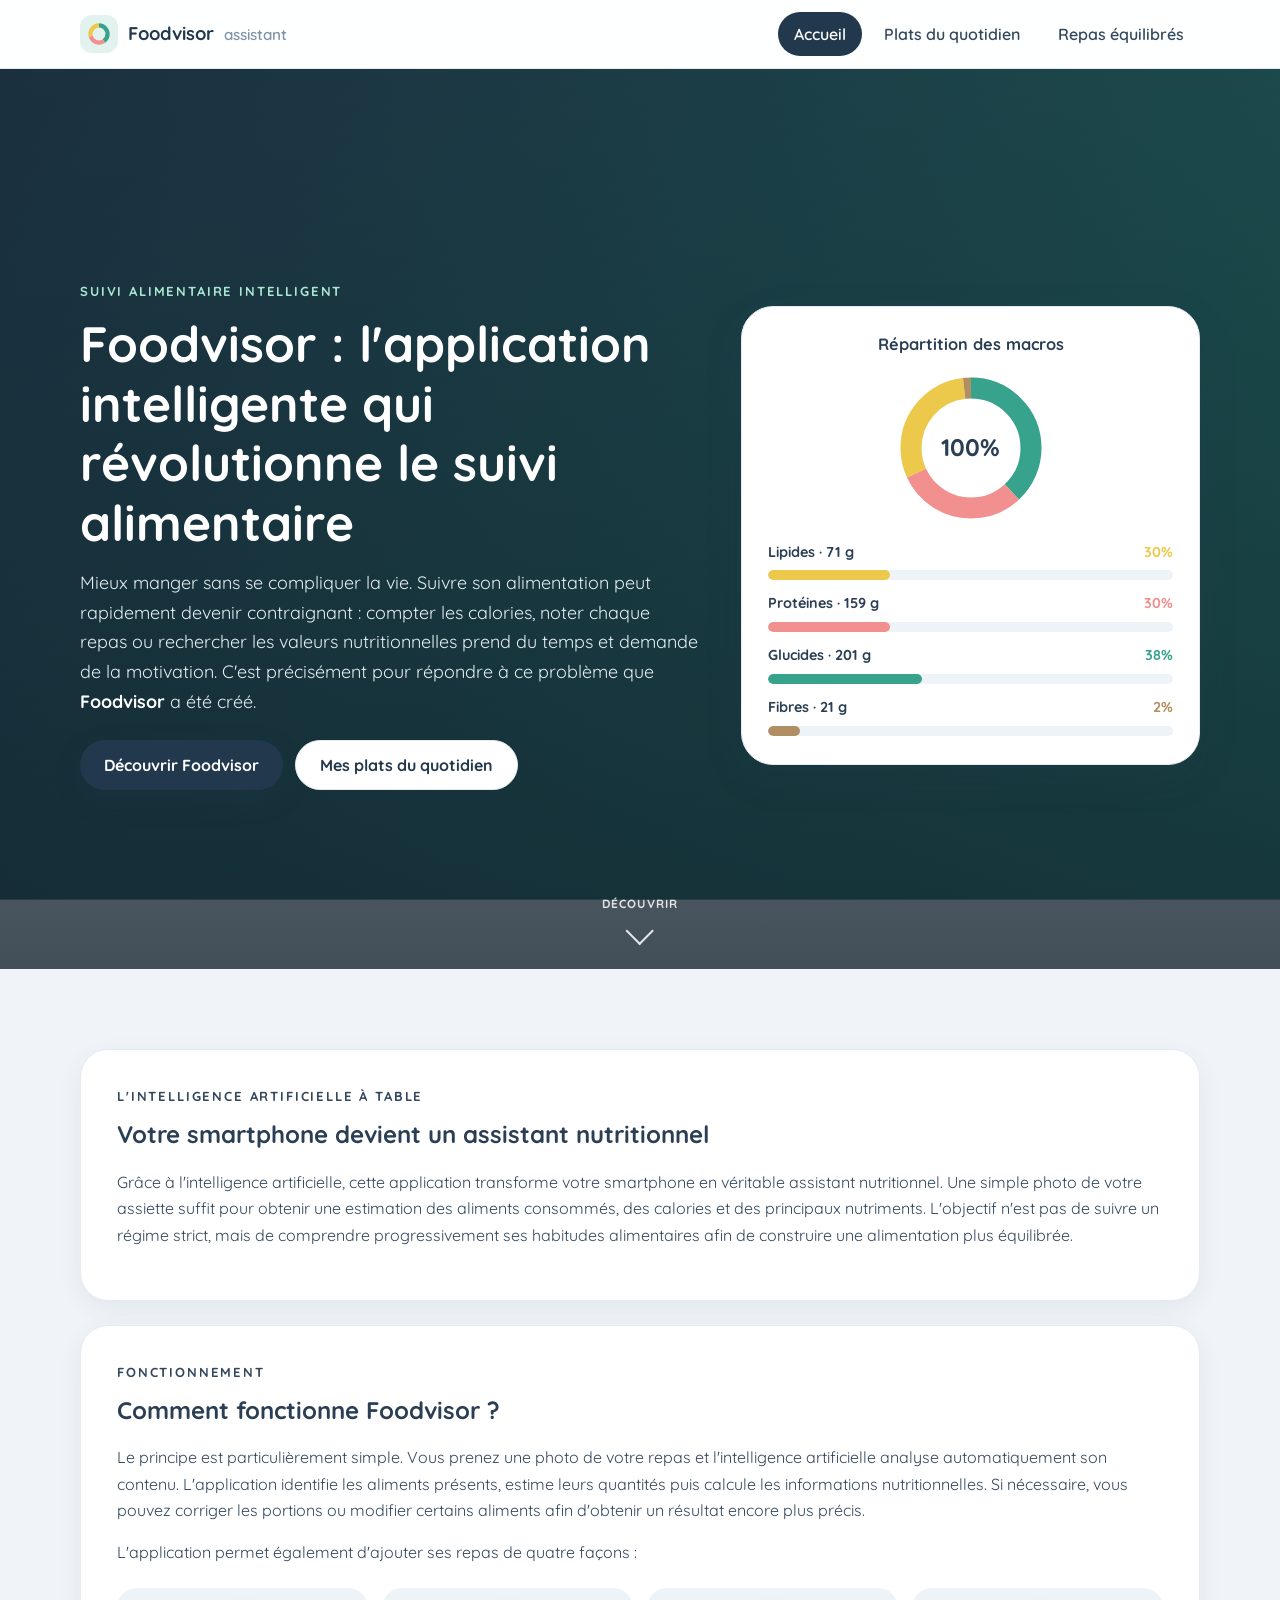
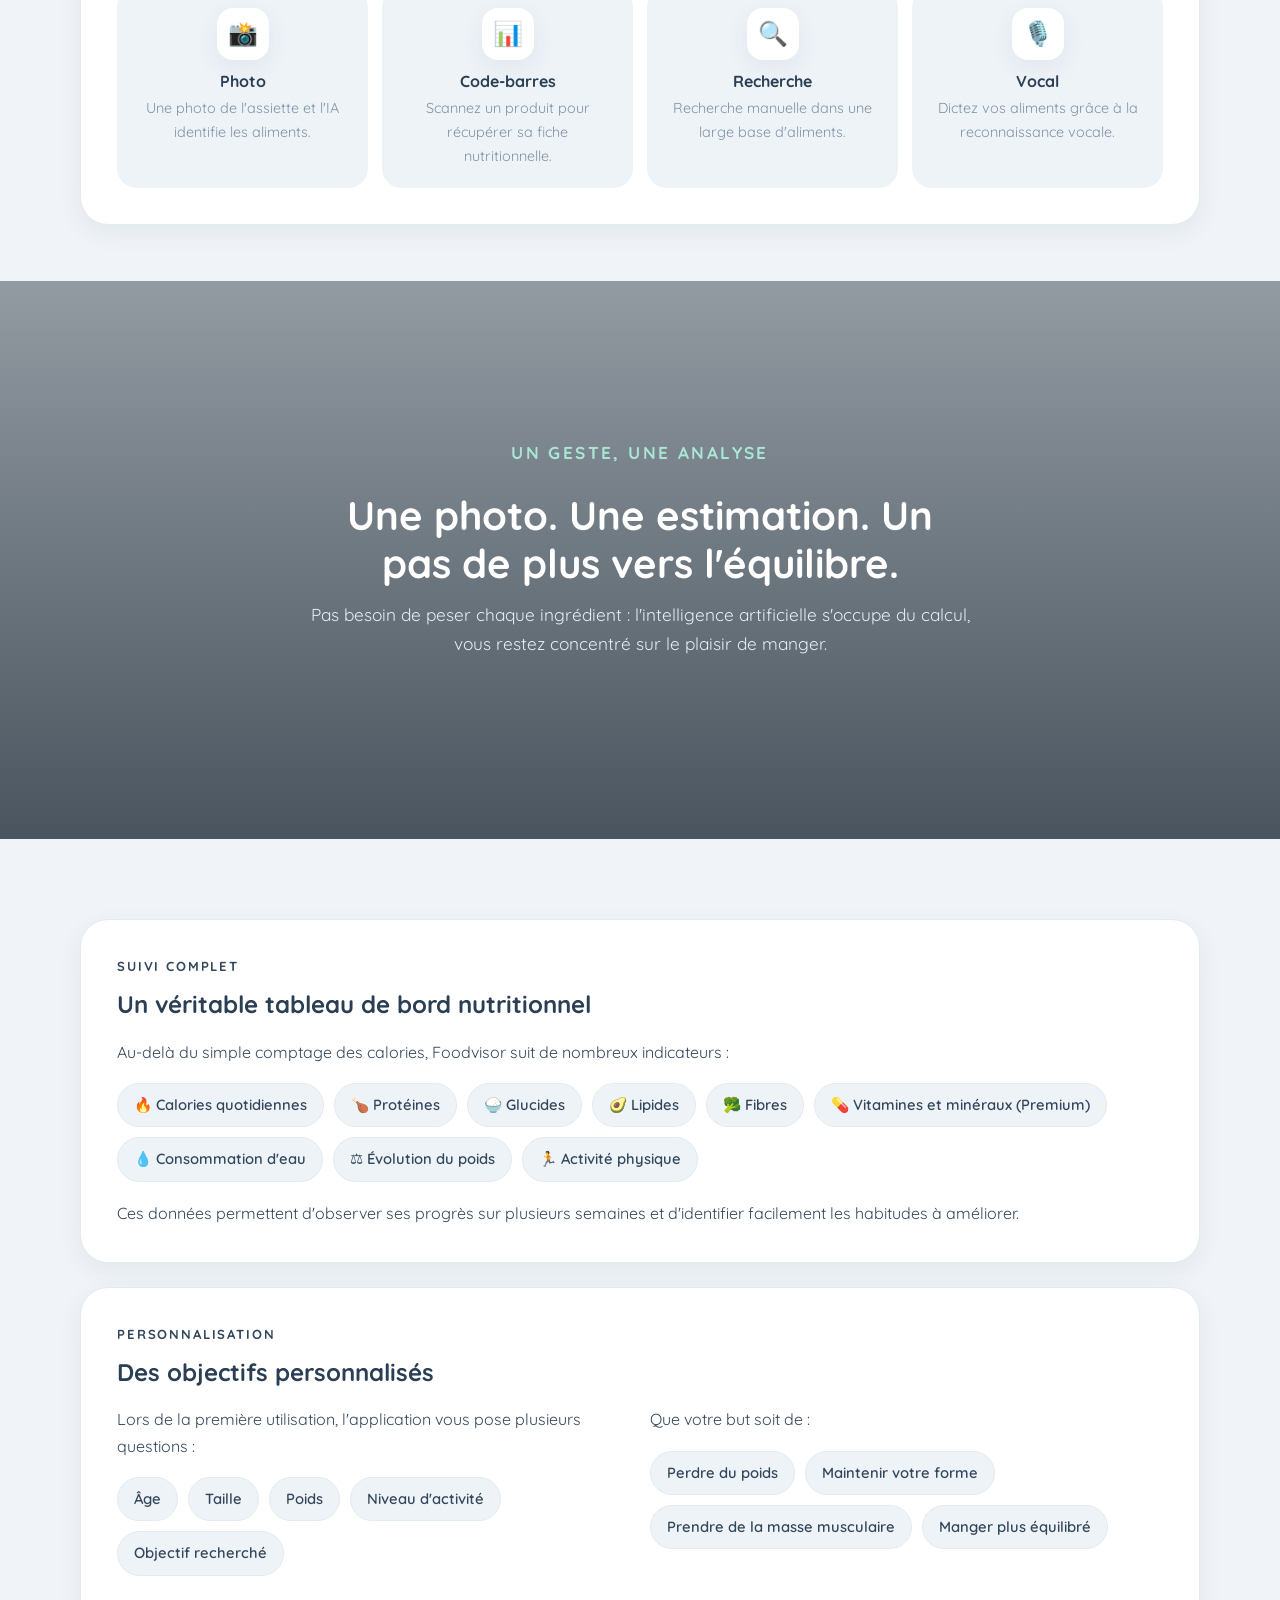
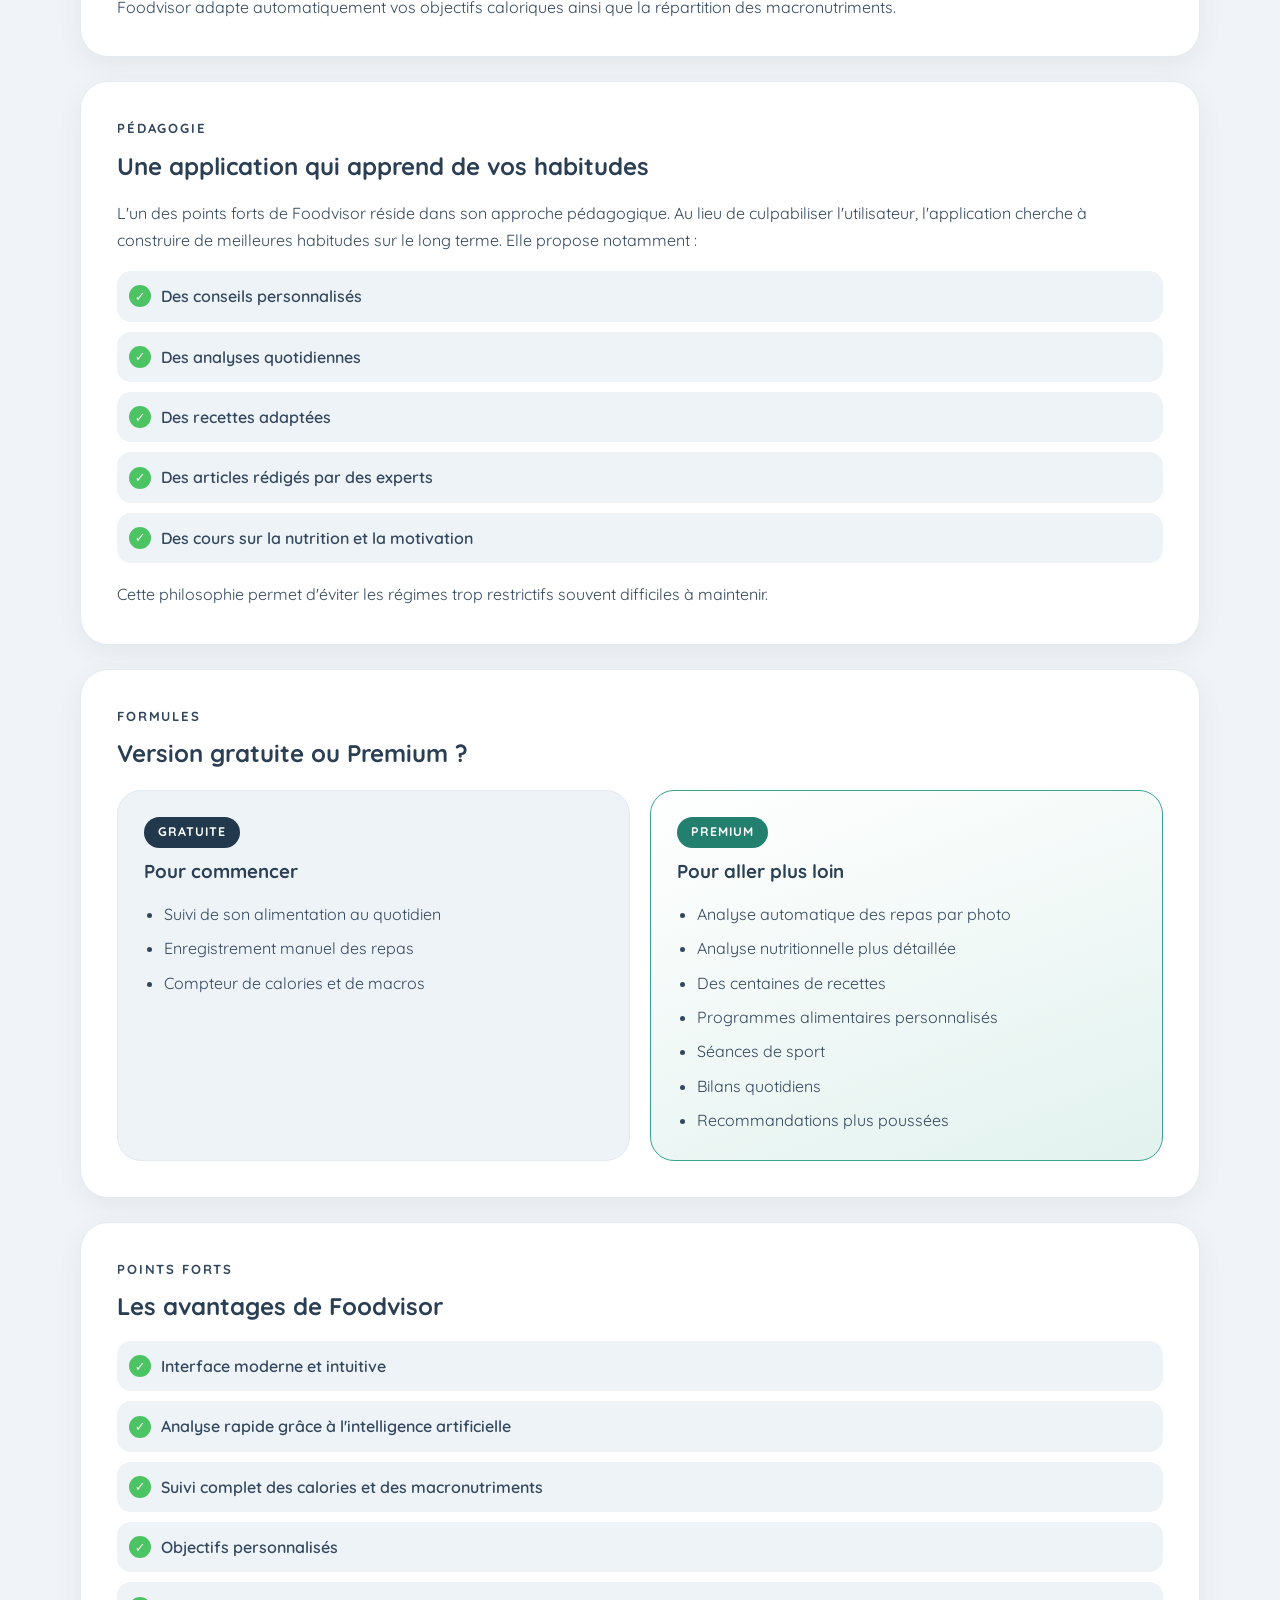
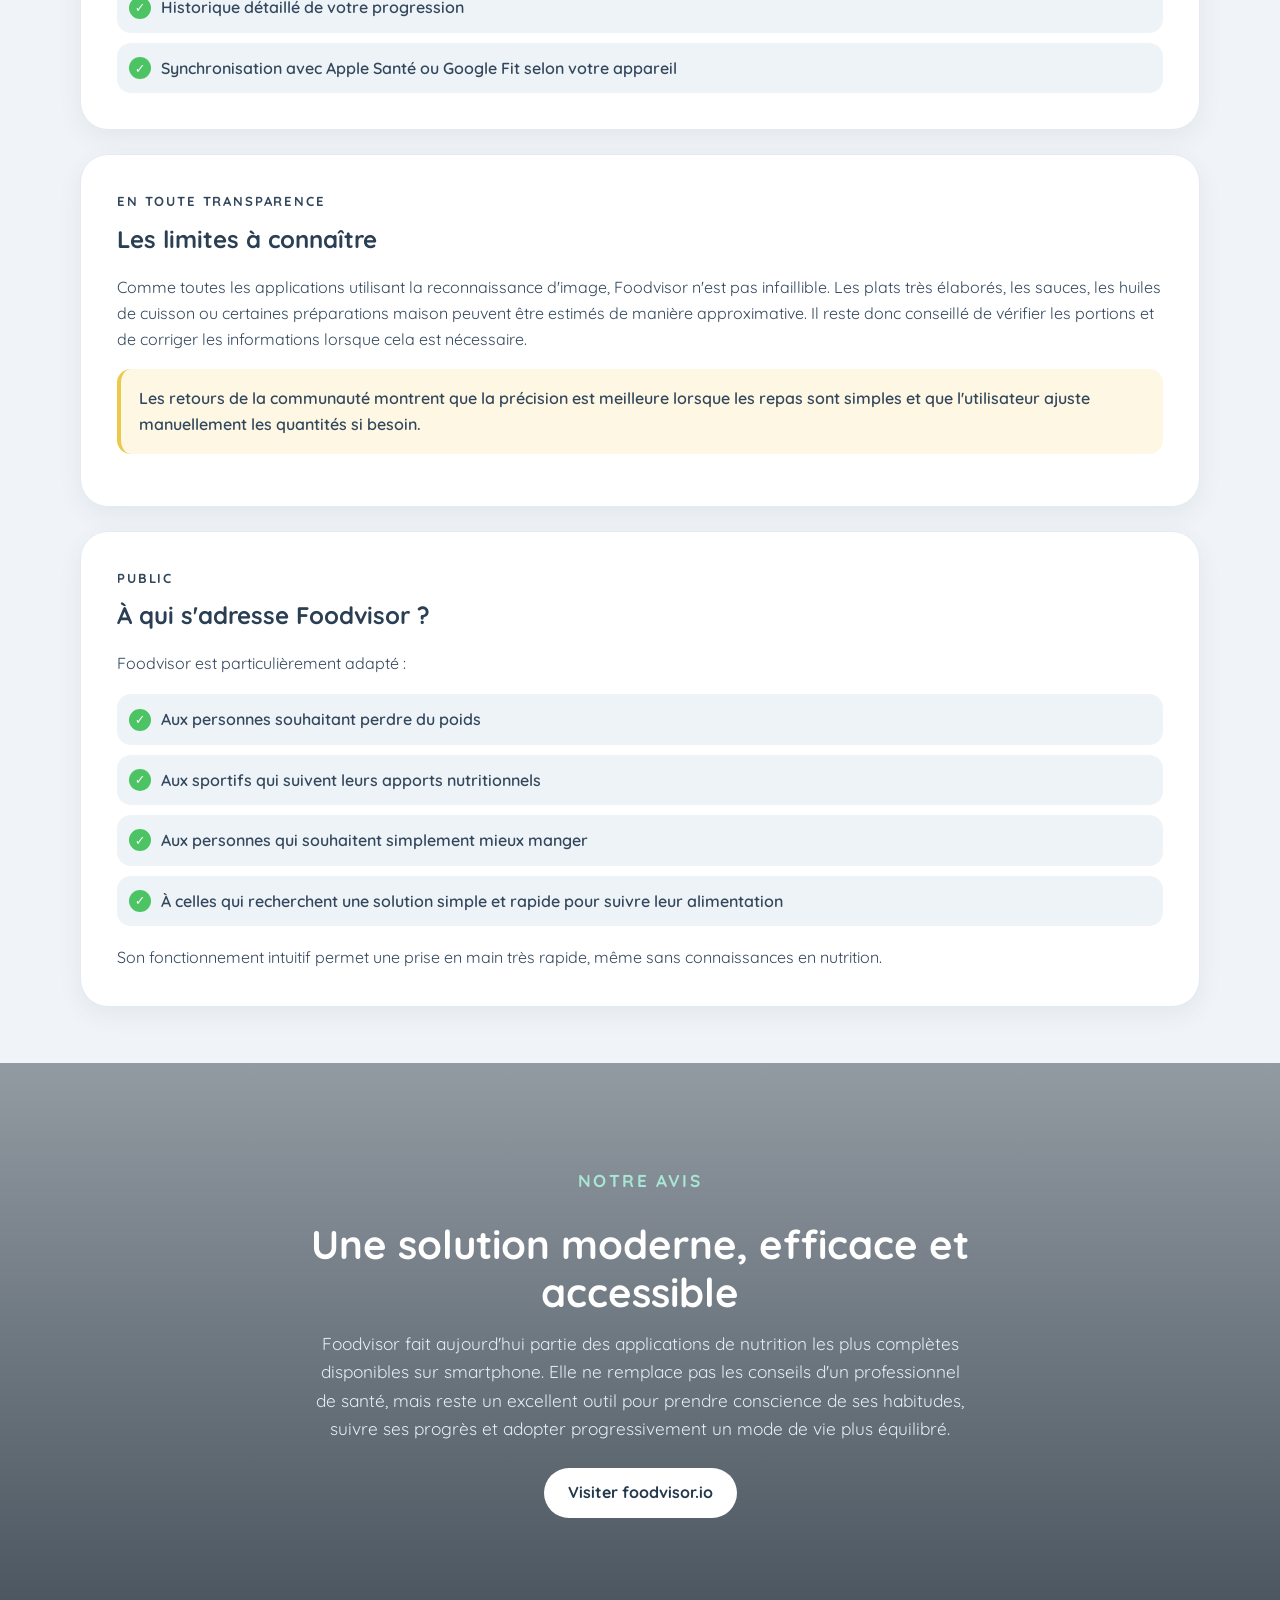
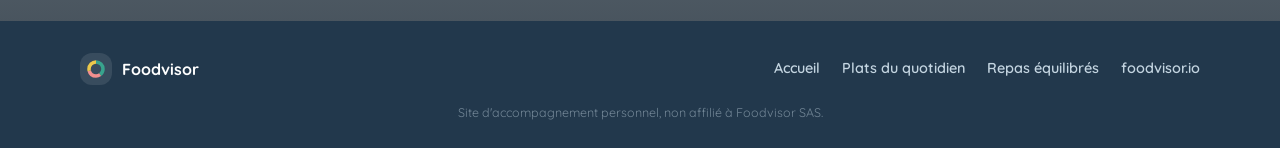
==== commit 0849fd74: "Hero et footer plein écran, sections parallax sur toutes les pages - Header confirmé width 100%, tou" ====
--- a/index.html
+++ b/index.html
@@ -3,6 +3,7 @@
   <head>
     <meta charset="utf-8" />
     <meta name="viewport" content="width=device-width, initial-scale=1" />
+    <meta name="color-scheme" content="light" />
     <title>Foodvisor : l'application intelligente qui révolutionne le suivi alimentaire</title>
     <link rel="preconnect" href="https://fonts.googleapis.com" />
     <link rel="preconnect" href="https://fonts.gstatic.com" crossorigin />
@@ -38,275 +39,317 @@
       </div>
     </header>
 
-    <main class="page-shell">
-      <section class="hero" aria-labelledby="page-title">
-        <div>
-          <p class="eyebrow">Suivi alimentaire intelligent</p>
-          <h1 id="page-title">Foodvisor : l'application intelligente qui révolutionne le suivi alimentaire</h1>
-          <p class="intro">
-            Mieux manger sans se compliquer la vie. Suivre son alimentation peut rapidement
-            devenir contraignant : compter les calories, noter chaque repas ou rechercher les
-            valeurs nutritionnelles prend du temps et demande de la motivation. C'est
-            précisément pour répondre à ce problème que <strong>Foodvisor</strong> a été créé.
-          </p>
-          <div class="hero-actions">
-            <a class="btn btn-primary" href="https://www.foodvisor.io/fr/" target="_blank" rel="noopener">Découvrir Foodvisor</a>
-            <a class="btn btn-secondary" href="plats-du-quotidien.html">Mes plats du quotidien</a>
+    <main>
+      <section
+        class="hero-screen"
+        aria-labelledby="page-title"
+        data-bg="https://images.unsplash.com/photo-1490645935967-10de6ba17061?auto=format&fit=crop&w=1800&q=70"
+      >
+        <div class="hero-screen-inner">
+          <div>
+            <p class="eyebrow">Suivi alimentaire intelligent</p>
+            <h1 id="page-title">Foodvisor : l'application intelligente qui révolutionne le suivi alimentaire</h1>
+            <p class="intro">
+              Mieux manger sans se compliquer la vie. Suivre son alimentation peut rapidement
+              devenir contraignant : compter les calories, noter chaque repas ou rechercher les
+              valeurs nutritionnelles prend du temps et demande de la motivation. C'est
+              précisément pour répondre à ce problème que <strong>Foodvisor</strong> a été créé.
+            </p>
+            <div class="hero-actions">
+              <a class="btn btn-primary" href="https://www.foodvisor.io/fr/" target="_blank" rel="noopener">Découvrir Foodvisor</a>
+              <a class="btn btn-secondary" href="plats-du-quotidien.html">Mes plats du quotidien</a>
+            </div>
+          </div>
+          <div class="app-card" aria-label="Répartition des macros dans l'application">
+            <h3>Répartition des macros</h3>
+            <div class="donut">
+              <svg width="150" height="150" viewBox="0 0 100 100" role="img" aria-label="Anneau de répartition : glucides 38 %, protéines 30 %, lipides 30 %, fibres 2 %">
+                <circle cx="50" cy="50" r="40" fill="none" stroke="#eef3f8" stroke-width="14" />
+                <circle cx="50" cy="50" r="40" fill="none" stroke="#38a38d" stroke-width="14" stroke-dasharray="95.5 251.3" />
+                <circle cx="50" cy="50" r="40" fill="none" stroke="#f28f8f" stroke-width="14" stroke-dasharray="75.4 251.3" stroke-dashoffset="-95.5" />
+                <circle cx="50" cy="50" r="40" fill="none" stroke="#ecc94b" stroke-width="14" stroke-dasharray="75.4 251.3" stroke-dashoffset="-170.9" />
+                <circle cx="50" cy="50" r="40" fill="none" stroke="#b28e63" stroke-width="14" stroke-dasharray="5 251.3" stroke-dashoffset="-246.3" />
+              </svg>
+              <span class="donut-center">100%</span>
+            </div>
+            <div class="gauge-list">
+              <div class="gauge" style="--c: #ecc94b; --p: 30">
+                <div class="gauge-top"><strong>Lipides · 71 g</strong><span>30%</span></div>
+                <div class="gauge-bar"><i></i></div>
+              </div>
+              <div class="gauge" style="--c: #f28f8f; --p: 30">
+                <div class="gauge-top"><strong>Protéines · 159 g</strong><span>30%</span></div>
+                <div class="gauge-bar"><i></i></div>
+              </div>
+              <div class="gauge" style="--c: #38a38d; --p: 38">
+                <div class="gauge-top"><strong>Glucides · 201 g</strong><span>38%</span></div>
+                <div class="gauge-bar"><i></i></div>
+              </div>
+              <div class="gauge" style="--c: #b28e63; --p: 8">
+                <div class="gauge-top"><strong>Fibres · 21 g</strong><span>2%</span></div>
+                <div class="gauge-bar"><i></i></div>
+              </div>
+            </div>
           </div>
         </div>
-        <div class="app-card" aria-label="Répartition des macros dans l'application">
-          <h3>Répartition des macros</h3>
-          <div class="donut">
-            <svg width="150" height="150" viewBox="0 0 100 100" role="img" aria-label="Anneau de répartition : glucides 38 %, protéines 30 %, lipides 30 %, fibres 2 %">
-              <circle cx="50" cy="50" r="40" fill="none" stroke="#eef3f8" stroke-width="14" />
-              <circle cx="50" cy="50" r="40" fill="none" stroke="#38a38d" stroke-width="14" stroke-dasharray="95.5 251.3" />
-              <circle cx="50" cy="50" r="40" fill="none" stroke="#f28f8f" stroke-width="14" stroke-dasharray="75.4 251.3" stroke-dashoffset="-95.5" />
-              <circle cx="50" cy="50" r="40" fill="none" stroke="#ecc94b" stroke-width="14" stroke-dasharray="75.4 251.3" stroke-dashoffset="-170.9" />
-              <circle cx="50" cy="50" r="40" fill="none" stroke="#b28e63" stroke-width="14" stroke-dasharray="5 251.3" stroke-dashoffset="-246.3" />
-            </svg>
-            <span class="donut-center">100%</span>
-          </div>
-          <div class="gauge-list">
-            <div class="gauge" style="--c: #ecc94b; --p: 30">
-              <div class="gauge-top"><strong>Lipides · 71 g</strong><span>30%</span></div>
-              <div class="gauge-bar"><i></i></div>
-            </div>
-            <div class="gauge" style="--c: #f28f8f; --p: 30">
-              <div class="gauge-top"><strong>Protéines · 159 g</strong><span>30%</span></div>
-              <div class="gauge-bar"><i></i></div>
-            </div>
-            <div class="gauge" style="--c: #38a38d; --p: 38">
-              <div class="gauge-top"><strong>Glucides · 201 g</strong><span>38%</span></div>
-              <div class="gauge-bar"><i></i></div>
-            </div>
-            <div class="gauge" style="--c: #b28e63; --p: 8">
-              <div class="gauge-top"><strong>Fibres · 21 g</strong><span>2%</span></div>
-              <div class="gauge-bar"><i></i></div>
-            </div>
-          </div>
+        <a class="scroll-cue" href="#ia-title">
+          <span>Découvrir</span>
+          <span class="arrow" aria-hidden="true"></span>
+        </a>
+      </section>
+
+      <div class="page-shell">
+        <section class="section-card" aria-labelledby="ia-title">
+          <p class="eyebrow">L'intelligence artificielle à table</p>
+          <h2 id="ia-title">Votre smartphone devient un assistant nutritionnel</h2>
+          <p>
+            Grâce à l'intelligence artificielle, cette application transforme votre smartphone en
+            véritable assistant nutritionnel. Une simple photo de votre assiette suffit pour
+            obtenir une estimation des aliments consommés, des calories et des principaux
+            nutriments. L'objectif n'est pas de suivre un régime strict, mais de comprendre
+            progressivement ses habitudes alimentaires afin de construire une alimentation plus
+            équilibrée.
+          </p>
+        </section>
+
+        <section class="section-card" aria-labelledby="fonctionnement-title">
+          <p class="eyebrow">Fonctionnement</p>
+          <h2 id="fonctionnement-title">Comment fonctionne Foodvisor ?</h2>
+          <p>
+            Le principe est particulièrement simple. Vous prenez une photo de votre repas et
+            l'intelligence artificielle analyse automatiquement son contenu. L'application
+            identifie les aliments présents, estime leurs quantités puis calcule les informations
+            nutritionnelles. Si nécessaire, vous pouvez corriger les portions ou modifier certains
+            aliments afin d'obtenir un résultat encore plus précis.
+          </p>
+          <p>L'application permet également d'ajouter ses repas de quatre façons :</p>
+          <div class="feature-grid">
+            <article>
+              <span class="icon" aria-hidden="true">📸</span>
+              <h3>Photo</h3>
+              <p>Une photo de l'assiette et l'IA identifie les aliments.</p>
+            </article>
+            <article>
+              <span class="icon" aria-hidden="true">📊</span>
+              <h3>Code-barres</h3>
+              <p>Scannez un produit pour récupérer sa fiche nutritionnelle.</p>
+            </article>
+            <article>
+              <span class="icon" aria-hidden="true">🔍</span>
+              <h3>Recherche</h3>
+              <p>Recherche manuelle dans une large base d'aliments.</p>
+            </article>
+            <article>
+              <span class="icon" aria-hidden="true">🎙️</span>
+              <h3>Vocal</h3>
+              <p>Dictez vos aliments grâce à la reconnaissance vocale.</p>
+            </article>
+          </div>
+        </section>
+      </div>
+
+      <section
+        class="parallax-section"
+        aria-labelledby="parallax1-title"
+        data-bg="https://images.unsplash.com/photo-1498837167922-ddd27525d352?auto=format&fit=crop&w=1800&q=70"
+      >
+        <div class="parallax-content">
+          <p class="eyebrow">Un geste, une analyse</p>
+          <h2 id="parallax1-title">Une photo. Une estimation. Un pas de plus vers l'équilibre.</h2>
+          <p>
+            Pas besoin de peser chaque ingrédient : l'intelligence artificielle s'occupe du
+            calcul, vous restez concentré sur le plaisir de manger.
+          </p>
         </div>
       </section>
 
-      <section class="section-card" aria-labelledby="ia-title">
-        <p class="eyebrow">L'intelligence artificielle à table</p>
-        <h2 id="ia-title">Votre smartphone devient un assistant nutritionnel</h2>
-        <p>
-          Grâce à l'intelligence artificielle, cette application transforme votre smartphone en
-          véritable assistant nutritionnel. Une simple photo de votre assiette suffit pour
-          obtenir une estimation des aliments consommés, des calories et des principaux
-          nutriments. L'objectif n'est pas de suivre un régime strict, mais de comprendre
-          progressivement ses habitudes alimentaires afin de construire une alimentation plus
-          équilibrée.
-        </p>
-      </section>
-
-      <section class="section-card" aria-labelledby="fonctionnement-title">
-        <p class="eyebrow">Fonctionnement</p>
-        <h2 id="fonctionnement-title">Comment fonctionne Foodvisor ?</h2>
-        <p>
-          Le principe est particulièrement simple. Vous prenez une photo de votre repas et
-          l'intelligence artificielle analyse automatiquement son contenu. L'application
-          identifie les aliments présents, estime leurs quantités puis calcule les informations
-          nutritionnelles. Si nécessaire, vous pouvez corriger les portions ou modifier certains
-          aliments afin d'obtenir un résultat encore plus précis.
-        </p>
-        <p>L'application permet également d'ajouter ses repas de quatre façons :</p>
-        <div class="feature-grid">
-          <article>
-            <span class="icon" aria-hidden="true">📸</span>
-            <h3>Photo</h3>
-            <p>Une photo de l'assiette et l'IA identifie les aliments.</p>
-          </article>
-          <article>
-            <span class="icon" aria-hidden="true">📊</span>
-            <h3>Code-barres</h3>
-            <p>Scannez un produit pour récupérer sa fiche nutritionnelle.</p>
-          </article>
-          <article>
-            <span class="icon" aria-hidden="true">🔍</span>
-            <h3>Recherche</h3>
-            <p>Recherche manuelle dans une large base d'aliments.</p>
-          </article>
-          <article>
-            <span class="icon" aria-hidden="true">🎙️</span>
-            <h3>Vocal</h3>
-            <p>Dictez vos aliments grâce à la reconnaissance vocale.</p>
-          </article>
+      <div class="page-shell">
+        <section class="section-card" aria-labelledby="dashboard-title">
+          <p class="eyebrow">Suivi complet</p>
+          <h2 id="dashboard-title">Un véritable tableau de bord nutritionnel</h2>
+          <p>Au-delà du simple comptage des calories, Foodvisor suit de nombreux indicateurs :</p>
+          <ul class="chip-list">
+            <li>🔥 Calories quotidiennes</li>
+            <li>🍗 Protéines</li>
+            <li>🍚 Glucides</li>
+            <li>🥑 Lipides</li>
+            <li>🥦 Fibres</li>
+            <li>💊 Vitamines et minéraux (Premium)</li>
+            <li>💧 Consommation d'eau</li>
+            <li>⚖️ Évolution du poids</li>
+            <li>🏃 Activité physique</li>
+          </ul>
+          <p style="margin-top: 18px; margin-bottom: 0;">
+            Ces données permettent d'observer ses progrès sur plusieurs semaines et d'identifier
+            facilement les habitudes à améliorer.
+          </p>
+        </section>
+
+        <section class="section-card" aria-labelledby="objectifs-title">
+          <p class="eyebrow">Personnalisation</p>
+          <h2 id="objectifs-title">Des objectifs personnalisés</h2>
+          <div class="split">
+            <div>
+              <p>Lors de la première utilisation, l'application vous pose plusieurs questions :</p>
+              <ul class="chip-list">
+                <li>Âge</li>
+                <li>Taille</li>
+                <li>Poids</li>
+                <li>Niveau d'activité</li>
+                <li>Objectif recherché</li>
+              </ul>
+            </div>
+            <div>
+              <p>Que votre but soit de :</p>
+              <ul class="chip-list">
+                <li>Perdre du poids</li>
+                <li>Maintenir votre forme</li>
+                <li>Prendre de la masse musculaire</li>
+                <li>Manger plus équilibré</li>
+              </ul>
+            </div>
+          </div>
+          <p style="margin-top: 18px; margin-bottom: 0;">
+            Foodvisor adapte automatiquement vos objectifs caloriques ainsi que la répartition des
+            macronutriments.
+          </p>
+        </section>
+
+        <section class="section-card" aria-labelledby="habitudes-title">
+          <p class="eyebrow">Pédagogie</p>
+          <h2 id="habitudes-title">Une application qui apprend de vos habitudes</h2>
+          <p>
+            L'un des points forts de Foodvisor réside dans son approche pédagogique. Au lieu de
+            culpabiliser l'utilisateur, l'application cherche à construire de meilleures habitudes
+            sur le long terme. Elle propose notamment :
+          </p>
+          <ul class="check-list">
+            <li>Des conseils personnalisés</li>
+            <li>Des analyses quotidiennes</li>
+            <li>Des recettes adaptées</li>
+            <li>Des articles rédigés par des experts</li>
+            <li>Des cours sur la nutrition et la motivation</li>
+          </ul>
+          <p style="margin-top: 18px; margin-bottom: 0;">
+            Cette philosophie permet d'éviter les régimes trop restrictifs souvent difficiles à
+            maintenir.
+          </p>
+        </section>
+
+        <section class="section-card" aria-labelledby="premium-title">
+          <p class="eyebrow">Formules</p>
+          <h2 id="premium-title">Version gratuite ou Premium ?</h2>
+          <div class="plan-grid">
+            <article class="plan">
+              <span class="price-tag">Gratuite</span>
+              <h3>Pour commencer</h3>
+              <ul>
+                <li>Suivi de son alimentation au quotidien</li>
+                <li>Enregistrement manuel des repas</li>
+                <li>Compteur de calories et de macros</li>
+              </ul>
+            </article>
+            <article class="plan premium">
+              <span class="price-tag">Premium</span>
+              <h3>Pour aller plus loin</h3>
+              <ul>
+                <li>Analyse automatique des repas par photo</li>
+                <li>Analyse nutritionnelle plus détaillée</li>
+                <li>Des centaines de recettes</li>
+                <li>Programmes alimentaires personnalisés</li>
+                <li>Séances de sport</li>
+                <li>Bilans quotidiens</li>
+                <li>Recommandations plus poussées</li>
+              </ul>
+            </article>
+          </div>
+        </section>
+
+        <section class="section-card" aria-labelledby="avantages-title">
+          <p class="eyebrow">Points forts</p>
+          <h2 id="avantages-title">Les avantages de Foodvisor</h2>
+          <ul class="check-list">
+            <li>Interface moderne et intuitive</li>
+            <li>Analyse rapide grâce à l'intelligence artificielle</li>
+            <li>Suivi complet des calories et des macronutriments</li>
+            <li>Objectifs personnalisés</li>
+            <li>Historique détaillé de votre progression</li>
+            <li>Synchronisation avec Apple Santé ou Google Fit selon votre appareil</li>
+          </ul>
+        </section>
+
+        <section class="section-card" aria-labelledby="limites-title">
+          <p class="eyebrow">En toute transparence</p>
+          <h2 id="limites-title">Les limites à connaître</h2>
+          <p>
+            Comme toutes les applications utilisant la reconnaissance d'image, Foodvisor n'est pas
+            infaillible. Les plats très élaborés, les sauces, les huiles de cuisson ou certaines
+            préparations maison peuvent être estimés de manière approximative. Il reste donc
+            conseillé de vérifier les portions et de corriger les informations lorsque cela est
+            nécessaire.
+          </p>
+          <p class="notice">
+            Les retours de la communauté montrent que la précision est meilleure lorsque les repas
+            sont simples et que l'utilisateur ajuste manuellement les quantités si besoin.
+          </p>
+        </section>
+
+        <section class="section-card" aria-labelledby="cible-title">
+          <p class="eyebrow">Public</p>
+          <h2 id="cible-title">À qui s'adresse Foodvisor ?</h2>
+          <p>Foodvisor est particulièrement adapté :</p>
+          <ul class="check-list">
+            <li>Aux personnes souhaitant perdre du poids</li>
+            <li>Aux sportifs qui suivent leurs apports nutritionnels</li>
+            <li>Aux personnes qui souhaitent simplement mieux manger</li>
+            <li>À celles qui recherchent une solution simple et rapide pour suivre leur alimentation</li>
+          </ul>
+          <p style="margin-top: 18px; margin-bottom: 0;">
+            Son fonctionnement intuitif permet une prise en main très rapide, même sans
+            connaissances en nutrition.
+          </p>
+        </section>
+      </div>
+
+      <section
+        class="parallax-section"
+        aria-labelledby="avis-title"
+        data-bg="https://images.unsplash.com/photo-1512621776951-a57141f2eefd?auto=format&fit=crop&w=1800&q=70"
+      >
+        <div class="parallax-content">
+          <p class="eyebrow">Notre avis</p>
+          <h2 id="avis-title">Une solution moderne, efficace et accessible</h2>
+          <p>
+            Foodvisor fait aujourd'hui partie des applications de nutrition les plus complètes
+            disponibles sur smartphone. Elle ne remplace pas les conseils d'un professionnel de
+            santé, mais reste un excellent outil pour prendre conscience de ses habitudes,
+            suivre ses progrès et adopter progressivement un mode de vie plus équilibré.
+          </p>
+          <a class="btn btn-primary" href="https://www.foodvisor.io/fr/" target="_blank" rel="noopener">Visiter foodvisor.io</a>
         </div>
       </section>
-
-      <section class="section-card" aria-labelledby="dashboard-title">
-        <p class="eyebrow">Suivi complet</p>
-        <h2 id="dashboard-title">Un véritable tableau de bord nutritionnel</h2>
-        <p>Au-delà du simple comptage des calories, Foodvisor suit de nombreux indicateurs :</p>
-        <ul class="chip-list">
-          <li>🔥 Calories quotidiennes</li>
-          <li>🍗 Protéines</li>
-          <li>🍚 Glucides</li>
-          <li>🥑 Lipides</li>
-          <li>🥦 Fibres</li>
-          <li>💊 Vitamines et minéraux (Premium)</li>
-          <li>💧 Consommation d'eau</li>
-          <li>⚖️ Évolution du poids</li>
-          <li>🏃 Activité physique</li>
-        </ul>
-        <p style="margin-top: 18px; margin-bottom: 0;">
-          Ces données permettent d'observer ses progrès sur plusieurs semaines et d'identifier
-          facilement les habitudes à améliorer.
-        </p>
-      </section>
-
-      <section class="section-card" aria-labelledby="objectifs-title">
-        <p class="eyebrow">Personnalisation</p>
-        <h2 id="objectifs-title">Des objectifs personnalisés</h2>
-        <div class="split">
-          <div>
-            <p>Lors de la première utilisation, l'application vous pose plusieurs questions :</p>
-            <ul class="chip-list">
-              <li>Âge</li>
-              <li>Taille</li>
-              <li>Poids</li>
-              <li>Niveau d'activité</li>
-              <li>Objectif recherché</li>
-            </ul>
-          </div>
-          <div>
-            <p>Que votre but soit de :</p>
-            <ul class="chip-list">
-              <li>Perdre du poids</li>
-              <li>Maintenir votre forme</li>
-              <li>Prendre de la masse musculaire</li>
-              <li>Manger plus équilibré</li>
-            </ul>
-          </div>
-        </div>
-        <p style="margin-top: 18px; margin-bottom: 0;">
-          Foodvisor adapte automatiquement vos objectifs caloriques ainsi que la répartition des
-          macronutriments.
-        </p>
-      </section>
-
-      <section class="section-card" aria-labelledby="habitudes-title">
-        <p class="eyebrow">Pédagogie</p>
-        <h2 id="habitudes-title">Une application qui apprend de vos habitudes</h2>
-        <p>
-          L'un des points forts de Foodvisor réside dans son approche pédagogique. Au lieu de
-          culpabiliser l'utilisateur, l'application cherche à construire de meilleures habitudes
-          sur le long terme. Elle propose notamment :
-        </p>
-        <ul class="check-list">
-          <li>Des conseils personnalisés</li>
-          <li>Des analyses quotidiennes</li>
-          <li>Des recettes adaptées</li>
-          <li>Des articles rédigés par des experts</li>
-          <li>Des cours sur la nutrition et la motivation</li>
-        </ul>
-        <p style="margin-top: 18px; margin-bottom: 0;">
-          Cette philosophie permet d'éviter les régimes trop restrictifs souvent difficiles à
-          maintenir.
-        </p>
-      </section>
-
-      <section class="section-card" aria-labelledby="premium-title">
-        <p class="eyebrow">Formules</p>
-        <h2 id="premium-title">Version gratuite ou Premium ?</h2>
-        <div class="plan-grid">
-          <article class="plan">
-            <span class="price-tag">Gratuite</span>
-            <h3>Pour commencer</h3>
-            <ul>
-              <li>Suivi de son alimentation au quotidien</li>
-              <li>Enregistrement manuel des repas</li>
-              <li>Compteur de calories et de macros</li>
-            </ul>
-          </article>
-          <article class="plan premium">
-            <span class="price-tag">Premium</span>
-            <h3>Pour aller plus loin</h3>
-            <ul>
-              <li>Analyse automatique des repas par photo</li>
-              <li>Analyse nutritionnelle plus détaillée</li>
-              <li>Des centaines de recettes</li>
-              <li>Programmes alimentaires personnalisés</li>
-              <li>Séances de sport</li>
-              <li>Bilans quotidiens</li>
-              <li>Recommandations plus poussées</li>
-            </ul>
-          </article>
-        </div>
-      </section>
-
-      <section class="section-card" aria-labelledby="avantages-title">
-        <p class="eyebrow">Points forts</p>
-        <h2 id="avantages-title">Les avantages de Foodvisor</h2>
-        <ul class="check-list">
-          <li>Interface moderne et intuitive</li>
-          <li>Analyse rapide grâce à l'intelligence artificielle</li>
-          <li>Suivi complet des calories et des macronutriments</li>
-          <li>Objectifs personnalisés</li>
-          <li>Historique détaillé de votre progression</li>
-          <li>Synchronisation avec Apple Santé ou Google Fit selon votre appareil</li>
-        </ul>
-      </section>
-
-      <section class="section-card" aria-labelledby="limites-title">
-        <p class="eyebrow">En toute transparence</p>
-        <h2 id="limites-title">Les limites à connaître</h2>
-        <p>
-          Comme toutes les applications utilisant la reconnaissance d'image, Foodvisor n'est pas
-          infaillible. Les plats très élaborés, les sauces, les huiles de cuisson ou certaines
-          préparations maison peuvent être estimés de manière approximative. Il reste donc
-          conseillé de vérifier les portions et de corriger les informations lorsque cela est
-          nécessaire.
-        </p>
-        <p class="notice">
-          Les retours de la communauté montrent que la précision est meilleure lorsque les repas
-          sont simples et que l'utilisateur ajuste manuellement les quantités si besoin.
-        </p>
-      </section>
-
-      <section class="section-card" aria-labelledby="cible-title">
-        <p class="eyebrow">Public</p>
-        <h2 id="cible-title">À qui s'adresse Foodvisor ?</h2>
-        <p>Foodvisor est particulièrement adapté :</p>
-        <ul class="check-list">
-          <li>Aux personnes souhaitant perdre du poids</li>
-          <li>Aux sportifs qui suivent leurs apports nutritionnels</li>
-          <li>Aux personnes qui souhaitent simplement mieux manger</li>
-          <li>À celles qui recherchent une solution simple et rapide pour suivre leur alimentation</li>
-        </ul>
-        <p style="margin-top: 18px; margin-bottom: 0;">
-          Son fonctionnement intuitif permet une prise en main très rapide, même sans
-          connaissances en nutrition.
-        </p>
-      </section>
-
-      <section class="section-card avis" aria-labelledby="avis-title">
-        <p class="eyebrow">Notre avis</p>
-        <h2 id="avis-title">Une solution moderne, efficace et accessible</h2>
-        <p>
-          Foodvisor fait aujourd'hui partie des applications de nutrition les plus complètes
-          disponibles sur smartphone. Son intelligence artificielle simplifie considérablement
-          le suivi alimentaire et rend cette tâche beaucoup moins contraignante qu'avec un
-          journal classique.
-        </p>
-        <p>
-          L'application ne remplace évidemment pas les conseils d'un professionnel de santé ou
-          d'un diététicien, mais elle constitue un excellent outil pour prendre conscience de
-          ses habitudes alimentaires, suivre ses progrès et adopter progressivement un mode de
-          vie plus équilibré. Pour les personnes qui souhaitent reprendre leur alimentation en
-          main sans passer des heures à compter chaque calorie, Foodvisor représente une
-          solution moderne, efficace et accessible.
-        </p>
-        <a class="btn btn-primary" href="https://www.foodvisor.io/fr/" target="_blank" rel="noopener">Visiter foodvisor.io</a>
-      </section>
     </main>
 
     <footer class="site-footer">
-      <p>
-        Site d'accompagnement personnel — en savoir plus sur
-        <a href="https://www.foodvisor.io/fr/" target="_blank" rel="noopener">foodvisor.io</a>
-      </p>
+      <div class="site-footer-inner">
+        <a class="footer-brand" href="index.html">
+          <span class="brand-mark" aria-hidden="true">
+            <svg width="18" height="18" viewBox="0 0 36 36">
+              <circle cx="18" cy="18" r="14" fill="none" stroke="#38a38d" stroke-width="7" stroke-dasharray="35 88" transform="rotate(-90 18 18)" />
+              <circle cx="18" cy="18" r="14" fill="none" stroke="#f28f8f" stroke-width="7" stroke-dasharray="27 88" stroke-dashoffset="-35" transform="rotate(-90 18 18)" />
+              <circle cx="18" cy="18" r="14" fill="none" stroke="#ecc94b" stroke-width="7" stroke-dasharray="26 88" stroke-dashoffset="-62" transform="rotate(-90 18 18)" />
+            </svg>
+          </span>
+          Foodvisor
+        </a>
+        <nav class="footer-links" aria-label="Liens du pied de page">
+          <a href="index.html">Accueil</a>
+          <a href="plats-du-quotidien.html">Plats du quotidien</a>
+          <a href="exemples-repas.html">Repas équilibrés</a>
+          <a href="https://www.foodvisor.io/fr/" target="_blank" rel="noopener">foodvisor.io</a>
+        </nav>
+      </div>
+      <p class="footer-copy">Site d'accompagnement personnel, non affilié à Foodvisor SAS.</p>
     </footer>
 
     <script src="script.js"></script>
--- a/styles.css
+++ b/styles.css
@@ -44,7 +44,7 @@
 .page-shell {
   width: min(1120px, calc(100% - 32px));
   margin: 0 auto;
-  padding: 40px 0 64px;
+  padding: 56px 0;
 }
 
 h1,
@@ -75,6 +75,7 @@
   position: sticky;
   top: 0;
   z-index: 40;
+  width: 100%;
   border-bottom: 1px solid var(--line);
   background: rgba(255, 255, 255, 0.92);
   backdrop-filter: blur(12px);
@@ -152,20 +153,21 @@
   flex-direction: column;
   justify-content: center;
   gap: 5px;
-  width: 44px;
-  height: 44px;
-  padding: 10px;
-  border: 1px solid var(--line);
-  border-radius: 12px;
-  background: var(--card);
+  width: 46px;
+  height: 46px;
+  padding: 12px;
+  border: none;
+  border-radius: 14px;
+  background: var(--navy);
+  box-shadow: 0 6px 16px rgba(34, 56, 76, 0.3);
   cursor: pointer;
 }
 
 .nav-toggle span {
   display: block;
-  height: 2.5px;
+  height: 3px;
   border-radius: 2px;
-  background: var(--navy);
+  background: #ffffff;
   transition: transform 0.3s ease, opacity 0.2s ease;
 }
 
@@ -193,12 +195,11 @@
     right: 0;
     flex-direction: column;
     align-items: stretch;
-    gap: 4px;
-    padding: 12px;
-    border: 1px solid var(--line);
-    border-radius: 20px;
-    background: var(--card);
-    box-shadow: var(--shadow);
+    gap: 6px;
+    padding: 14px;
+    border-radius: 22px;
+    background: var(--navy);
+    box-shadow: 0 22px 50px rgba(34, 56, 76, 0.45);
     opacity: 0;
     transform: translateY(-14px);
     pointer-events: none;
@@ -212,10 +213,21 @@
   }
 
   .nav-menu a {
-    padding: 13px 18px;
+    padding: 14px 18px;
     border-radius: 14px;
+    color: #e9f1f7;
     text-align: left;
-    font-size: 1.02rem;
+    font-size: 1.05rem;
+  }
+
+  .nav-menu a:hover {
+    background: rgba(255, 255, 255, 0.12);
+    color: #ffffff;
+  }
+
+  .nav-menu a[aria-current="page"] {
+    background: #ffffff;
+    color: var(--navy);
   }
 }
 
@@ -247,35 +259,170 @@
   font-size: 1.08rem;
 }
 
-/* ---------- Hero ---------- */
-
-.hero {
+/* ---------- Hero plein écran ---------- */
+
+.hero-screen {
+  position: relative;
+  display: flex;
+  align-items: center;
+  justify-content: center;
+  width: 100%;
+  min-height: 100vh;
+  min-height: 100svh;
+  overflow: hidden;
+  background: linear-gradient(135deg, var(--navy) 0%, var(--accent-dark) 100%);
+  background-size: cover;
+  background-position: center;
+  background-attachment: fixed;
+  color: #ffffff;
+}
+
+.hero-screen::after {
+  content: "";
+  position: absolute;
+  inset: 0;
+  background: linear-gradient(180deg, rgba(17, 31, 43, 0.4) 0%, rgba(17, 31, 43, 0.78) 100%);
+}
+
+.hero-screen-inner {
+  position: relative;
+  z-index: 1;
   display: grid;
   grid-template-columns: minmax(0, 1.15fr) minmax(300px, 0.85fr);
   gap: 40px;
   align-items: center;
-  padding: 48px;
-  border: 1px solid var(--line);
-  border-radius: 32px;
-  background: linear-gradient(135deg, #ffffff 0%, #e9f4f1 100%);
-  box-shadow: var(--shadow);
-}
-
-.hero h1 {
+  width: min(1120px, calc(100% - 32px));
+  margin: 0 auto;
+  padding: 128px 0 96px;
+}
+
+.hero-screen .eyebrow {
+  color: #a9e6d4;
+}
+
+.hero-screen h1 {
   margin-bottom: 16px;
+  color: #ffffff;
   font-size: clamp(1.9rem, 4.6vw, 3.1rem);
 }
 
-.hero .intro {
+.hero-screen .intro {
   margin-bottom: 24px;
-  color: var(--muted);
+  color: #e4eef4;
   font-size: 1.12rem;
+}
+
+.hero-screen .intro strong {
+  color: #ffffff;
 }
 
 .hero-actions {
   display: flex;
   flex-wrap: wrap;
   gap: 12px;
+}
+
+.scroll-cue {
+  position: absolute;
+  z-index: 1;
+  left: 50%;
+  bottom: 28px;
+  display: flex;
+  flex-direction: column;
+  align-items: center;
+  gap: 8px;
+  color: #ffffff;
+  font-size: 0.74rem;
+  font-weight: 700;
+  letter-spacing: 0.1em;
+  text-decoration: none;
+  text-transform: uppercase;
+  opacity: 0.85;
+  transform: translateX(-50%);
+}
+
+.scroll-cue .arrow {
+  width: 20px;
+  height: 20px;
+  border-right: 2px solid #ffffff;
+  border-bottom: 2px solid #ffffff;
+  transform: rotate(45deg);
+  animation: scroll-bounce 1.8s infinite;
+}
+
+@keyframes scroll-bounce {
+  0%,
+  100% {
+    transform: translateY(0) rotate(45deg);
+  }
+  50% {
+    transform: translateY(8px) rotate(45deg);
+  }
+}
+
+/* ---------- Sections parallax plein écran ---------- */
+
+.parallax-section {
+  position: relative;
+  display: flex;
+  align-items: center;
+  justify-content: center;
+  width: 100%;
+  min-height: 62vh;
+  overflow: hidden;
+  background: linear-gradient(135deg, var(--accent-dark) 0%, var(--navy) 100%);
+  background-size: cover;
+  background-position: center;
+  background-attachment: fixed;
+  color: #ffffff;
+  text-align: center;
+}
+
+.parallax-section::after {
+  content: "";
+  position: absolute;
+  inset: 0;
+  background: linear-gradient(180deg, rgba(17, 31, 43, 0.42) 0%, rgba(17, 31, 43, 0.75) 100%);
+}
+
+.parallax-content {
+  position: relative;
+  z-index: 1;
+  width: min(700px, calc(100% - 40px));
+  margin: 0 auto;
+  padding: 72px 20px;
+}
+
+.parallax-content .eyebrow {
+  color: #a9e6d4;
+}
+
+.parallax-content h2 {
+  margin-bottom: 14px;
+  color: #ffffff;
+  font-size: clamp(1.6rem, 4vw, 2.5rem);
+}
+
+.parallax-content p {
+  margin: 0 0 24px;
+  color: #e4eef4;
+  font-size: 1.08rem;
+}
+
+.parallax-content .btn-primary {
+  background: #ffffff;
+  color: var(--navy);
+  box-shadow: none;
+}
+
+@media (max-width: 620px) {
+  .hero-screen-inner {
+    padding: 108px 0 72px;
+  }
+
+  .parallax-content {
+    padding: 56px 16px;
+  }
 }
 
 .btn {
@@ -535,30 +682,6 @@
   font-weight: 600;
 }
 
-.avis {
-  background: linear-gradient(135deg, var(--navy) 0%, #2f5a55 100%);
-  color: #e8f2ee;
-}
-
-.avis h2,
-.avis .eyebrow {
-  color: #ffffff;
-}
-
-.avis .eyebrow {
-  color: #9fd8c9;
-}
-
-.avis p {
-  color: #d5e6e0;
-}
-
-.avis .btn-primary {
-  background: #ffffff;
-  color: var(--navy);
-  box-shadow: none;
-}
-
 /* ---------- Pages repas (communs) ---------- */
 
 .meal-block {
@@ -922,24 +1045,82 @@
   font-size: 0.85rem;
 }
 
-/* ---------- Pied de page ---------- */
+/* ---------- Pied de page plein écran, minimaliste ---------- */
 
 .site-footer {
-  padding: 28px 0 40px;
-  color: var(--muted);
+  width: 100%;
+  padding: 32px 0 24px;
+  background: var(--navy);
+  color: #9fb4c4;
+}
+
+.site-footer-inner {
+  display: flex;
+  flex-wrap: wrap;
+  align-items: center;
+  justify-content: space-between;
+  gap: 16px;
+  width: min(1120px, calc(100% - 32px));
+  margin: 0 auto;
+}
+
+.footer-brand {
+  display: inline-flex;
+  align-items: center;
+  gap: 10px;
+  color: #ffffff;
+  font-weight: 700;
+  text-decoration: none;
+}
+
+.footer-brand .brand-mark {
+  width: 32px;
+  height: 32px;
+  background: rgba(255, 255, 255, 0.1);
+}
+
+.footer-links {
+  display: flex;
+  flex-wrap: wrap;
+  gap: 22px;
+}
+
+.footer-links a {
+  color: #c3d4e0;
   font-size: 0.9rem;
+  font-weight: 600;
+  text-decoration: none;
+}
+
+.footer-links a:hover {
+  color: #ffffff;
+}
+
+.footer-copy {
+  margin: 18px 0 0;
+  width: min(1120px, calc(100% - 32px));
+  margin-left: auto;
+  margin-right: auto;
+  color: #728696;
+  font-size: 0.78rem;
   text-align: center;
 }
 
-.site-footer a {
-  color: var(--accent-dark);
-  font-weight: 700;
+@media (max-width: 620px) {
+  .site-footer-inner {
+    flex-direction: column;
+    text-align: center;
+  }
+
+  .footer-links {
+    justify-content: center;
+  }
 }
 
 /* ---------- Responsive ---------- */
 
 @media (max-width: 900px) {
-  .hero,
+  .hero-screen-inner,
   .split,
   .plan-grid,
   .meal-grid,
@@ -956,12 +1137,7 @@
 
 @media (max-width: 620px) {
   .page-shell {
-    padding: 20px 0 48px;
-  }
-
-  .hero {
-    padding: 28px;
-    border-radius: 26px;
+    padding: 32px 0;
   }
 
   .section-card,
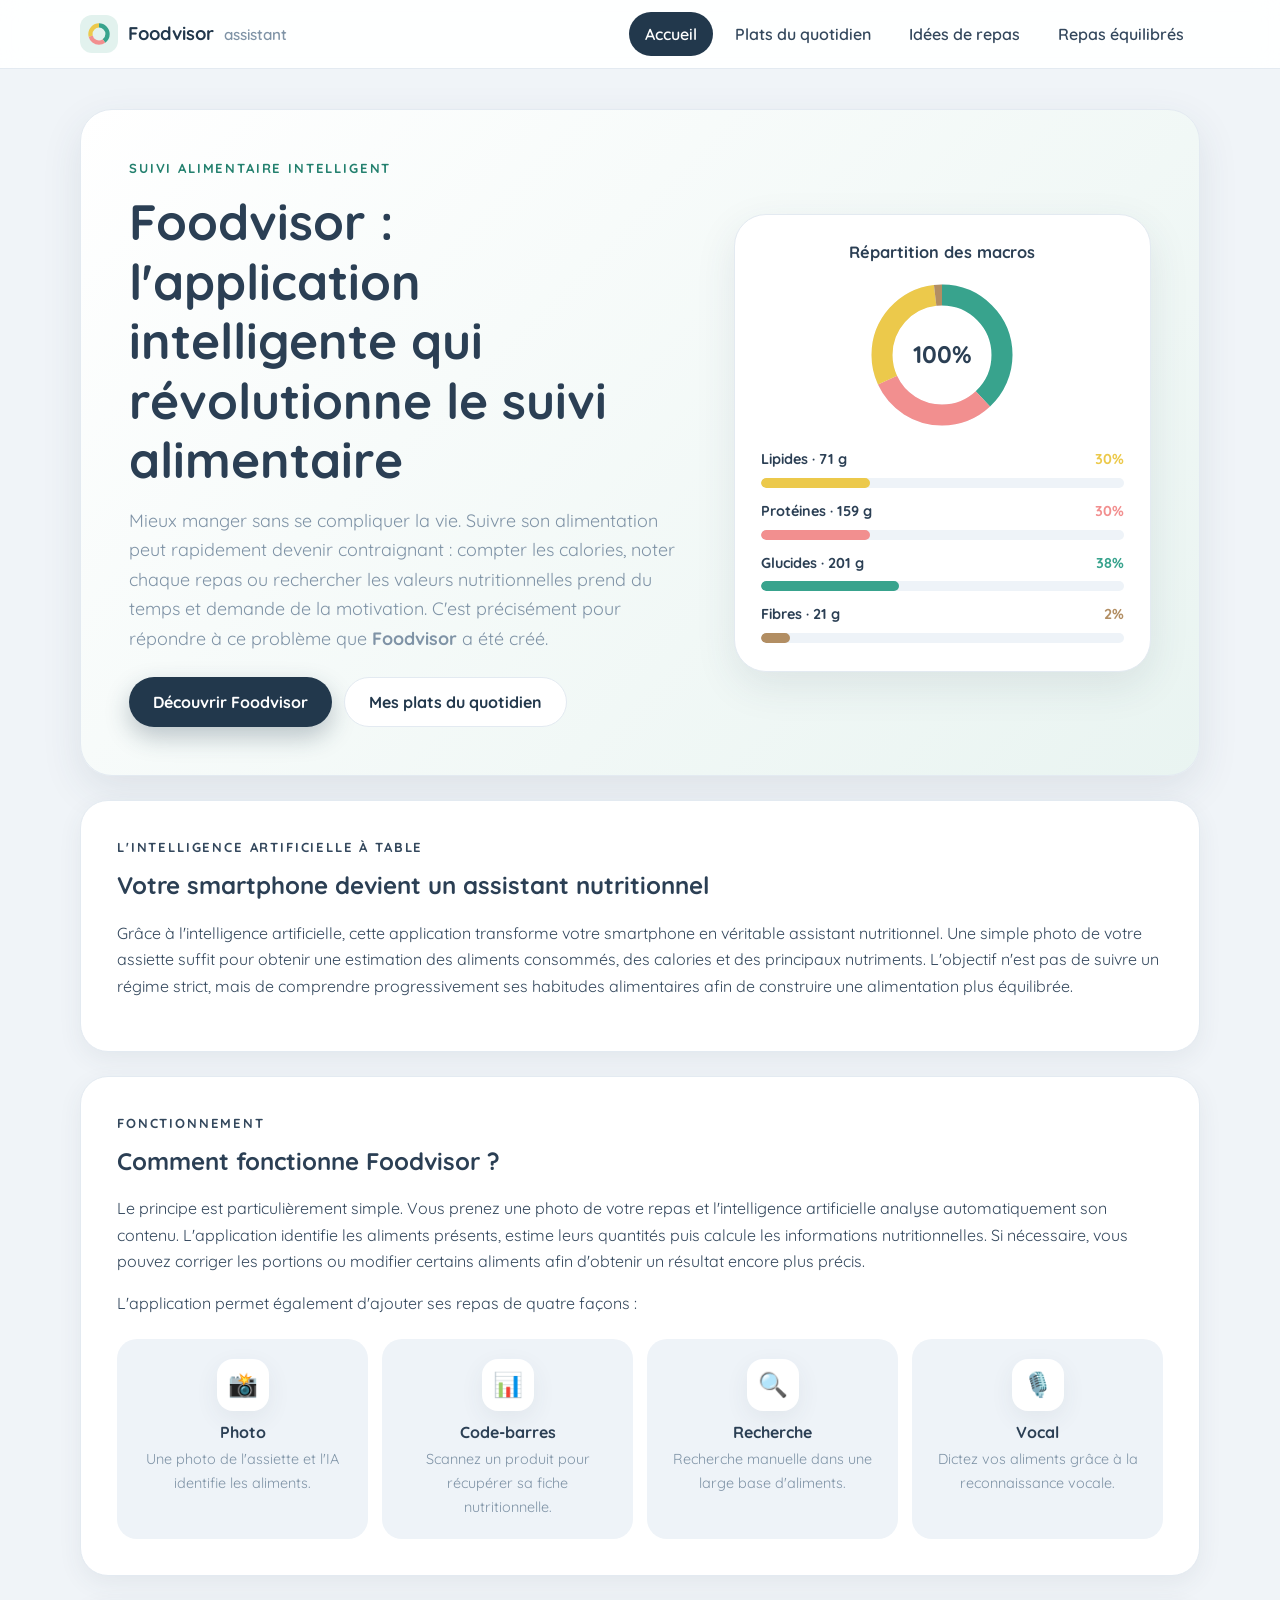
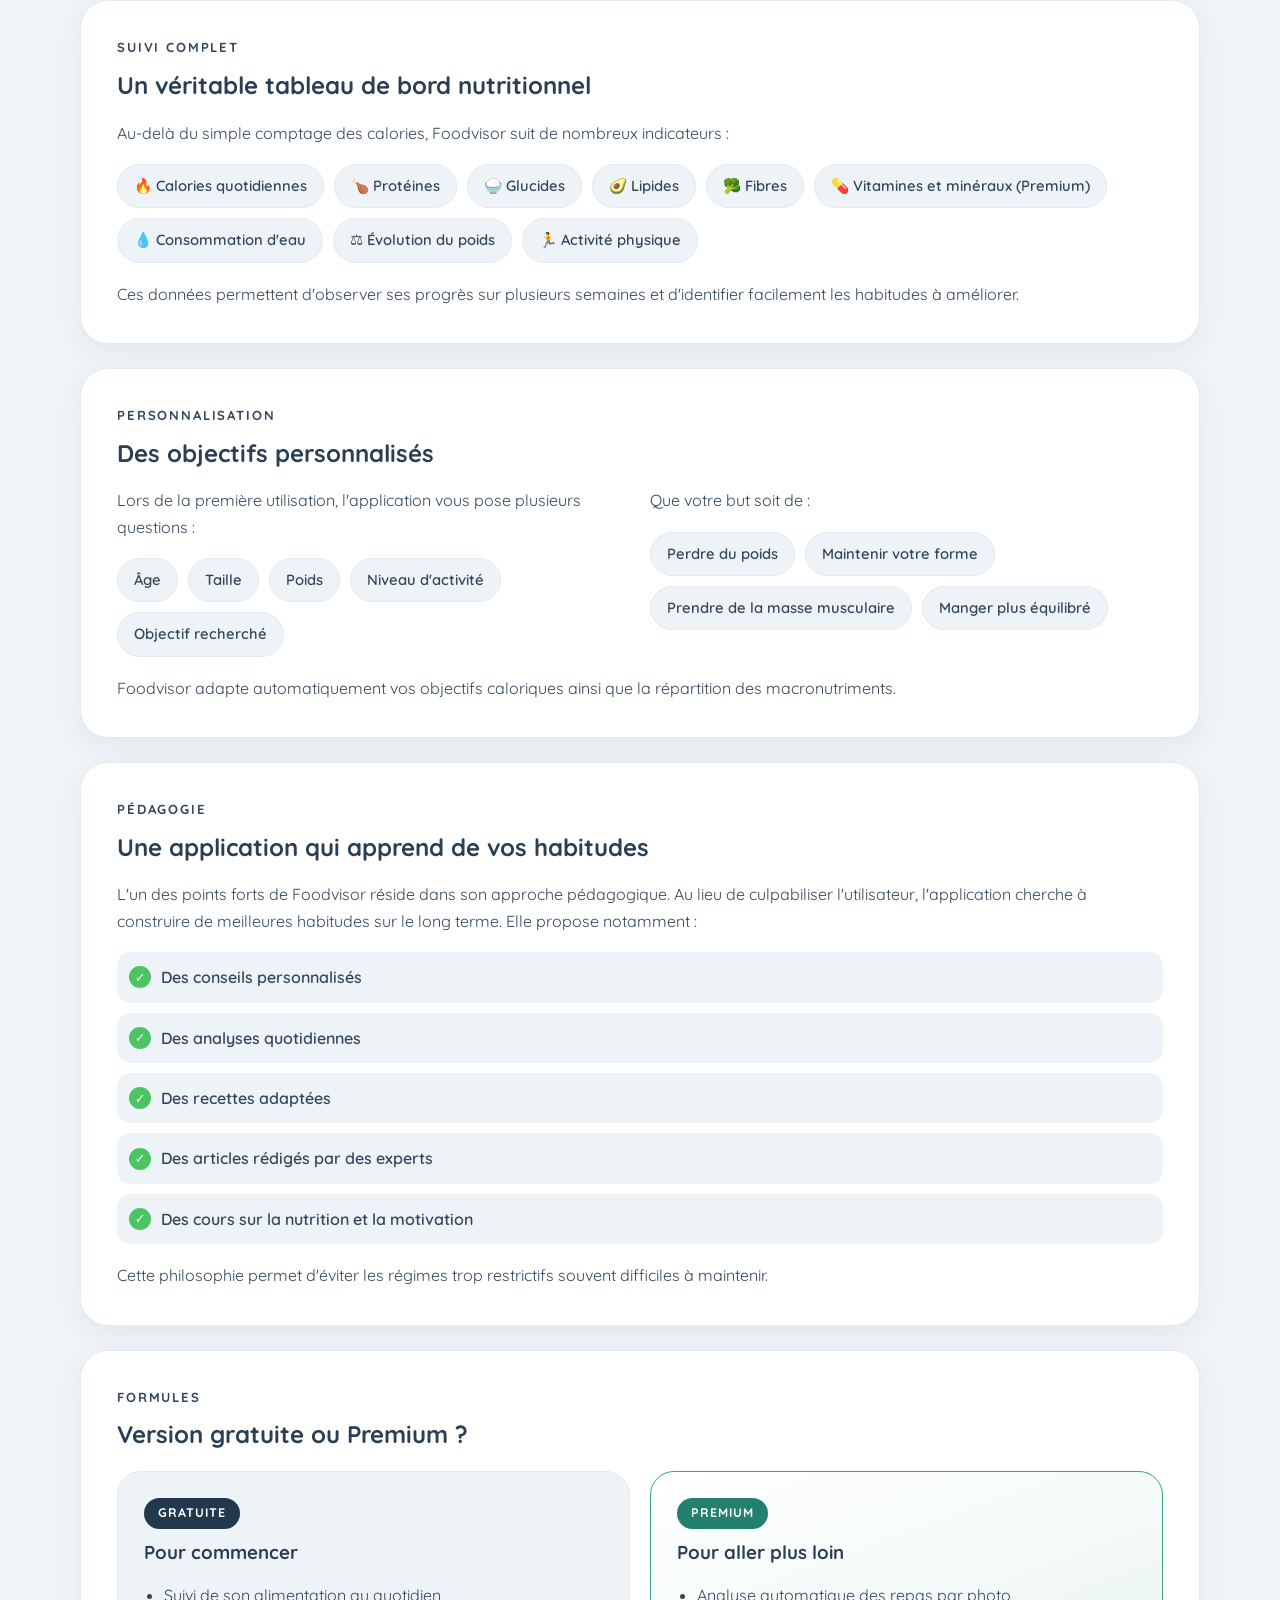
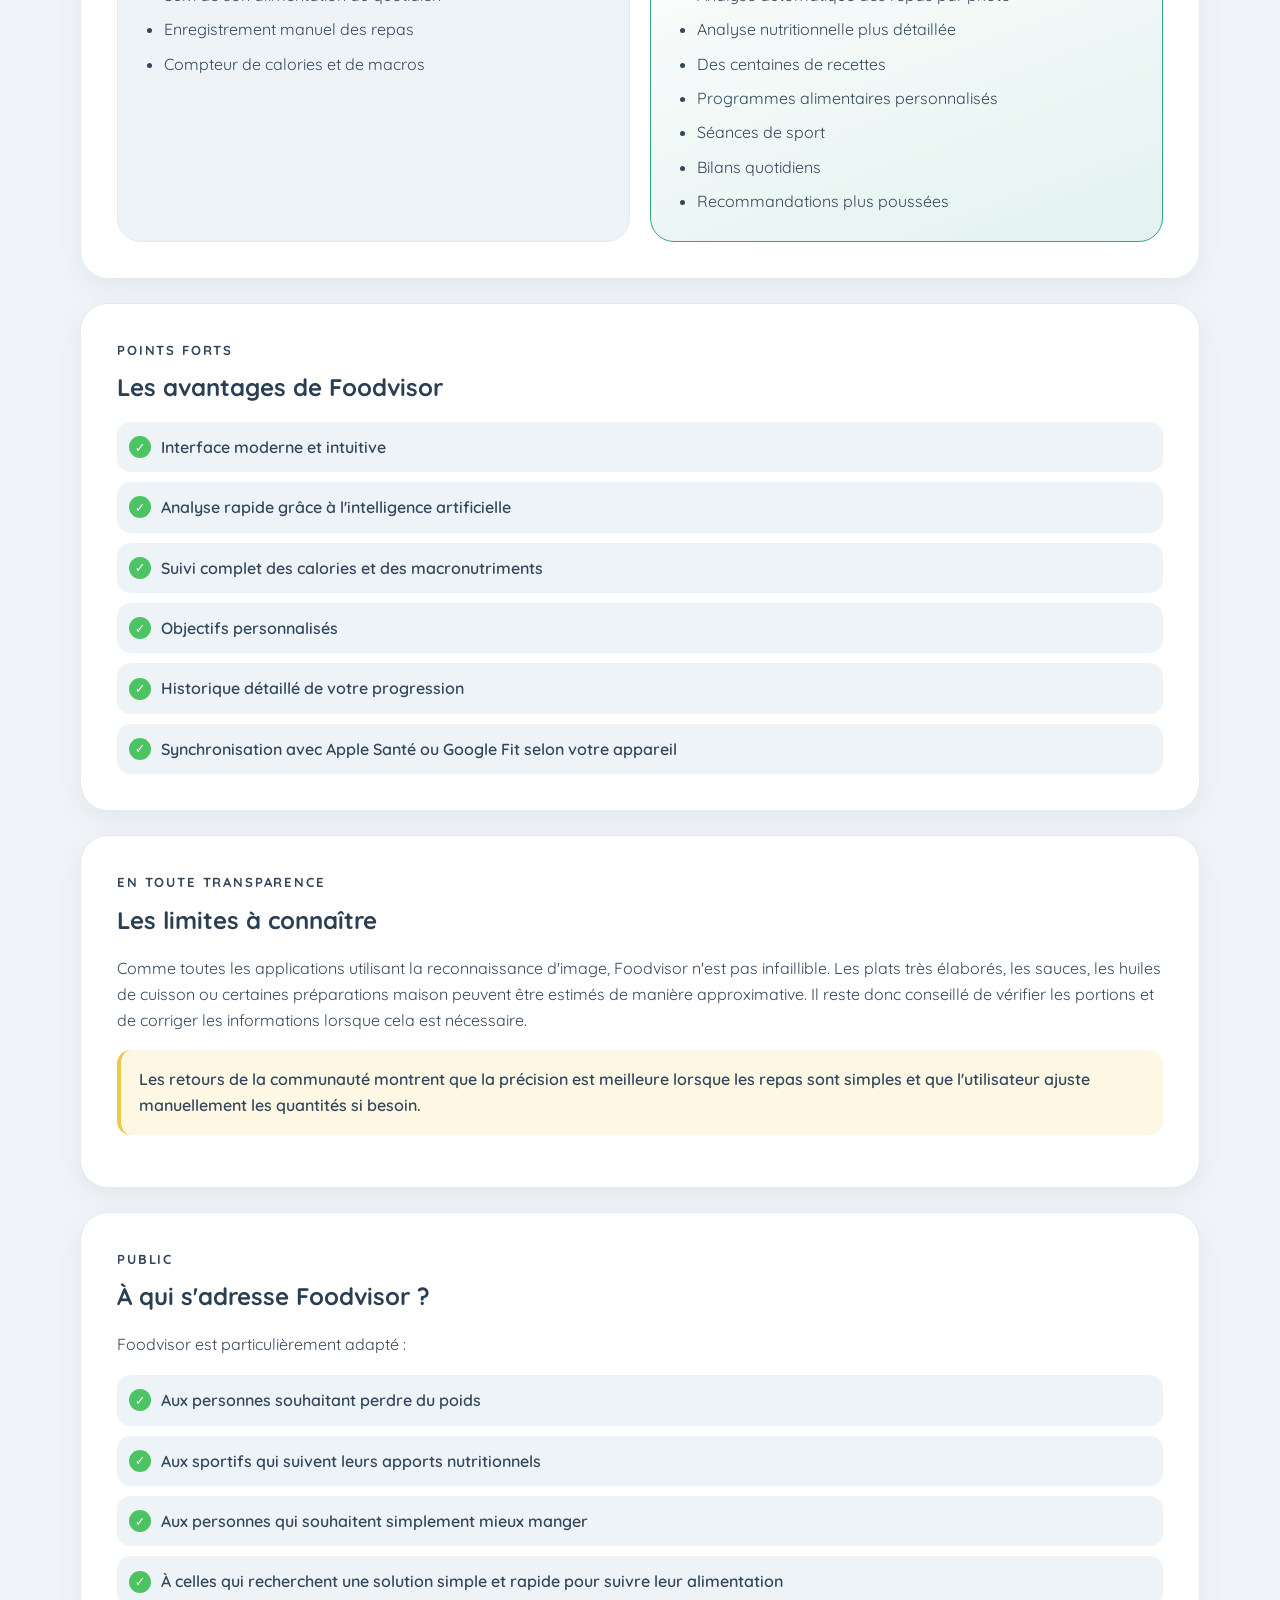
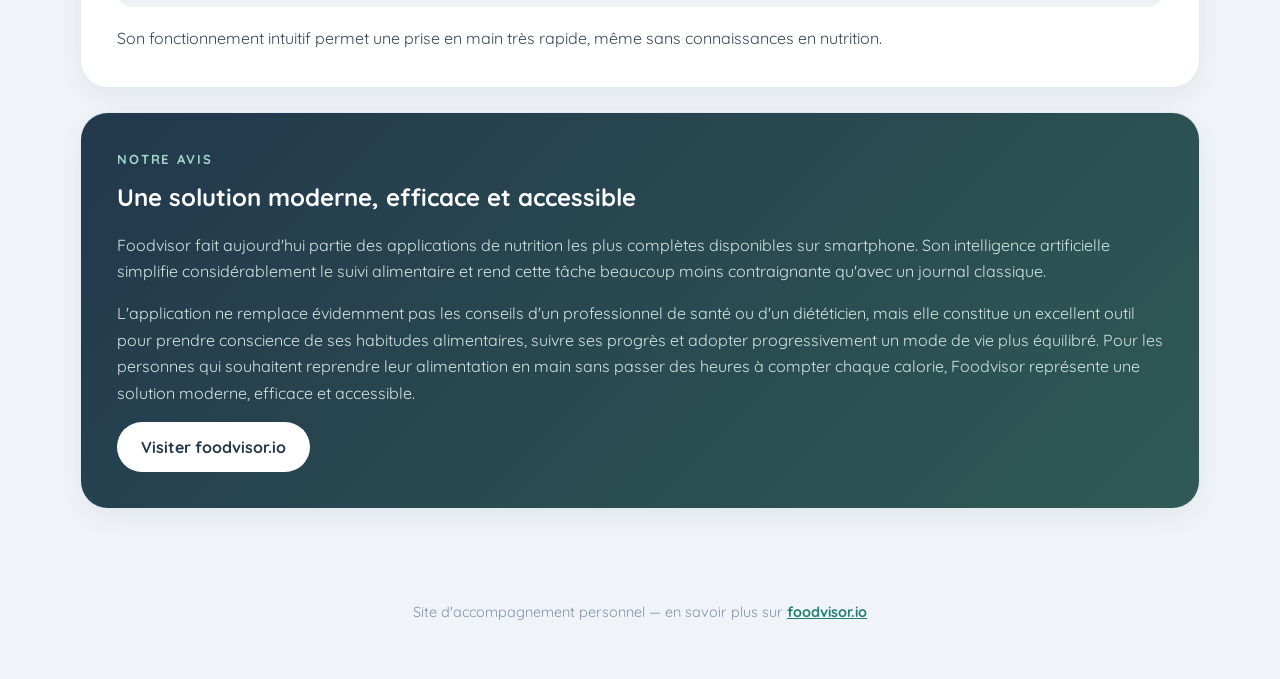
==== commit 20898251: "Ajoute une page Idées de repas (matin, midi, soir) Nouvelle page idees-repas.html avec des suggestio" ====
--- a/index.html
+++ b/index.html
@@ -34,322 +34,281 @@
         <nav id="nav-menu" class="nav-menu" aria-label="Navigation principale">
           <a href="index.html" aria-current="page">Accueil</a>
           <a href="plats-du-quotidien.html">Plats du quotidien</a>
+          <a href="idees-repas.html">Idées de repas</a>
           <a href="exemples-repas.html">Repas équilibrés</a>
         </nav>
       </div>
     </header>
 
-    <main>
-      <section
-        class="hero-screen"
-        aria-labelledby="page-title"
-        data-bg="https://images.unsplash.com/photo-1490645935967-10de6ba17061?auto=format&fit=crop&w=1800&q=70"
-      >
-        <div class="hero-screen-inner">
+    <main class="page-shell">
+      <section class="hero" aria-labelledby="page-title">
+        <div>
+          <p class="eyebrow">Suivi alimentaire intelligent</p>
+          <h1 id="page-title">Foodvisor : l'application intelligente qui révolutionne le suivi alimentaire</h1>
+          <p class="intro">
+            Mieux manger sans se compliquer la vie. Suivre son alimentation peut rapidement
+            devenir contraignant : compter les calories, noter chaque repas ou rechercher les
+            valeurs nutritionnelles prend du temps et demande de la motivation. C'est
+            précisément pour répondre à ce problème que <strong>Foodvisor</strong> a été créé.
+          </p>
+          <div class="hero-actions">
+            <a class="btn btn-primary" href="https://www.foodvisor.io/fr/" target="_blank" rel="noopener">Découvrir Foodvisor</a>
+            <a class="btn btn-secondary" href="plats-du-quotidien.html">Mes plats du quotidien</a>
+          </div>
+        </div>
+        <div class="app-card" aria-label="Répartition des macros dans l'application">
+          <h3>Répartition des macros</h3>
+          <div class="donut">
+            <svg width="150" height="150" viewBox="0 0 100 100" role="img" aria-label="Anneau de répartition : glucides 38 %, protéines 30 %, lipides 30 %, fibres 2 %">
+              <circle cx="50" cy="50" r="40" fill="none" stroke="#eef3f8" stroke-width="14" />
+              <circle cx="50" cy="50" r="40" fill="none" stroke="#38a38d" stroke-width="14" stroke-dasharray="95.5 251.3" />
+              <circle cx="50" cy="50" r="40" fill="none" stroke="#f28f8f" stroke-width="14" stroke-dasharray="75.4 251.3" stroke-dashoffset="-95.5" />
+              <circle cx="50" cy="50" r="40" fill="none" stroke="#ecc94b" stroke-width="14" stroke-dasharray="75.4 251.3" stroke-dashoffset="-170.9" />
+              <circle cx="50" cy="50" r="40" fill="none" stroke="#b28e63" stroke-width="14" stroke-dasharray="5 251.3" stroke-dashoffset="-246.3" />
+            </svg>
+            <span class="donut-center">100%</span>
+          </div>
+          <div class="gauge-list">
+            <div class="gauge" style="--c: #ecc94b; --p: 30">
+              <div class="gauge-top"><strong>Lipides · 71 g</strong><span>30%</span></div>
+              <div class="gauge-bar"><i></i></div>
+            </div>
+            <div class="gauge" style="--c: #f28f8f; --p: 30">
+              <div class="gauge-top"><strong>Protéines · 159 g</strong><span>30%</span></div>
+              <div class="gauge-bar"><i></i></div>
+            </div>
+            <div class="gauge" style="--c: #38a38d; --p: 38">
+              <div class="gauge-top"><strong>Glucides · 201 g</strong><span>38%</span></div>
+              <div class="gauge-bar"><i></i></div>
+            </div>
+            <div class="gauge" style="--c: #b28e63; --p: 8">
+              <div class="gauge-top"><strong>Fibres · 21 g</strong><span>2%</span></div>
+              <div class="gauge-bar"><i></i></div>
+            </div>
+          </div>
+        </div>
+      </section>
+
+      <section class="section-card" aria-labelledby="ia-title">
+        <p class="eyebrow">L'intelligence artificielle à table</p>
+        <h2 id="ia-title">Votre smartphone devient un assistant nutritionnel</h2>
+        <p>
+          Grâce à l'intelligence artificielle, cette application transforme votre smartphone en
+          véritable assistant nutritionnel. Une simple photo de votre assiette suffit pour
+          obtenir une estimation des aliments consommés, des calories et des principaux
+          nutriments. L'objectif n'est pas de suivre un régime strict, mais de comprendre
+          progressivement ses habitudes alimentaires afin de construire une alimentation plus
+          équilibrée.
+        </p>
+      </section>
+
+      <section class="section-card" aria-labelledby="fonctionnement-title">
+        <p class="eyebrow">Fonctionnement</p>
+        <h2 id="fonctionnement-title">Comment fonctionne Foodvisor ?</h2>
+        <p>
+          Le principe est particulièrement simple. Vous prenez une photo de votre repas et
+          l'intelligence artificielle analyse automatiquement son contenu. L'application
+          identifie les aliments présents, estime leurs quantités puis calcule les informations
+          nutritionnelles. Si nécessaire, vous pouvez corriger les portions ou modifier certains
+          aliments afin d'obtenir un résultat encore plus précis.
+        </p>
+        <p>L'application permet également d'ajouter ses repas de quatre façons :</p>
+        <div class="feature-grid">
+          <article>
+            <span class="icon" aria-hidden="true">📸</span>
+            <h3>Photo</h3>
+            <p>Une photo de l'assiette et l'IA identifie les aliments.</p>
+          </article>
+          <article>
+            <span class="icon" aria-hidden="true">📊</span>
+            <h3>Code-barres</h3>
+            <p>Scannez un produit pour récupérer sa fiche nutritionnelle.</p>
+          </article>
+          <article>
+            <span class="icon" aria-hidden="true">🔍</span>
+            <h3>Recherche</h3>
+            <p>Recherche manuelle dans une large base d'aliments.</p>
+          </article>
+          <article>
+            <span class="icon" aria-hidden="true">🎙️</span>
+            <h3>Vocal</h3>
+            <p>Dictez vos aliments grâce à la reconnaissance vocale.</p>
+          </article>
+        </div>
+      </section>
+
+      <section class="section-card" aria-labelledby="dashboard-title">
+        <p class="eyebrow">Suivi complet</p>
+        <h2 id="dashboard-title">Un véritable tableau de bord nutritionnel</h2>
+        <p>Au-delà du simple comptage des calories, Foodvisor suit de nombreux indicateurs :</p>
+        <ul class="chip-list">
+          <li>🔥 Calories quotidiennes</li>
+          <li>🍗 Protéines</li>
+          <li>🍚 Glucides</li>
+          <li>🥑 Lipides</li>
+          <li>🥦 Fibres</li>
+          <li>💊 Vitamines et minéraux (Premium)</li>
+          <li>💧 Consommation d'eau</li>
+          <li>⚖️ Évolution du poids</li>
+          <li>🏃 Activité physique</li>
+        </ul>
+        <p style="margin-top: 18px; margin-bottom: 0;">
+          Ces données permettent d'observer ses progrès sur plusieurs semaines et d'identifier
+          facilement les habitudes à améliorer.
+        </p>
+      </section>
+
+      <section class="section-card" aria-labelledby="objectifs-title">
+        <p class="eyebrow">Personnalisation</p>
+        <h2 id="objectifs-title">Des objectifs personnalisés</h2>
+        <div class="split">
           <div>
-            <p class="eyebrow">Suivi alimentaire intelligent</p>
-            <h1 id="page-title">Foodvisor : l'application intelligente qui révolutionne le suivi alimentaire</h1>
-            <p class="intro">
-              Mieux manger sans se compliquer la vie. Suivre son alimentation peut rapidement
-              devenir contraignant : compter les calories, noter chaque repas ou rechercher les
-              valeurs nutritionnelles prend du temps et demande de la motivation. C'est
-              précisément pour répondre à ce problème que <strong>Foodvisor</strong> a été créé.
-            </p>
-            <div class="hero-actions">
-              <a class="btn btn-primary" href="https://www.foodvisor.io/fr/" target="_blank" rel="noopener">Découvrir Foodvisor</a>
-              <a class="btn btn-secondary" href="plats-du-quotidien.html">Mes plats du quotidien</a>
-            </div>
-          </div>
-          <div class="app-card" aria-label="Répartition des macros dans l'application">
-            <h3>Répartition des macros</h3>
-            <div class="donut">
-              <svg width="150" height="150" viewBox="0 0 100 100" role="img" aria-label="Anneau de répartition : glucides 38 %, protéines 30 %, lipides 30 %, fibres 2 %">
-                <circle cx="50" cy="50" r="40" fill="none" stroke="#eef3f8" stroke-width="14" />
-                <circle cx="50" cy="50" r="40" fill="none" stroke="#38a38d" stroke-width="14" stroke-dasharray="95.5 251.3" />
-                <circle cx="50" cy="50" r="40" fill="none" stroke="#f28f8f" stroke-width="14" stroke-dasharray="75.4 251.3" stroke-dashoffset="-95.5" />
-                <circle cx="50" cy="50" r="40" fill="none" stroke="#ecc94b" stroke-width="14" stroke-dasharray="75.4 251.3" stroke-dashoffset="-170.9" />
-                <circle cx="50" cy="50" r="40" fill="none" stroke="#b28e63" stroke-width="14" stroke-dasharray="5 251.3" stroke-dashoffset="-246.3" />
-              </svg>
-              <span class="donut-center">100%</span>
-            </div>
-            <div class="gauge-list">
-              <div class="gauge" style="--c: #ecc94b; --p: 30">
-                <div class="gauge-top"><strong>Lipides · 71 g</strong><span>30%</span></div>
-                <div class="gauge-bar"><i></i></div>
-              </div>
-              <div class="gauge" style="--c: #f28f8f; --p: 30">
-                <div class="gauge-top"><strong>Protéines · 159 g</strong><span>30%</span></div>
-                <div class="gauge-bar"><i></i></div>
-              </div>
-              <div class="gauge" style="--c: #38a38d; --p: 38">
-                <div class="gauge-top"><strong>Glucides · 201 g</strong><span>38%</span></div>
-                <div class="gauge-bar"><i></i></div>
-              </div>
-              <div class="gauge" style="--c: #b28e63; --p: 8">
-                <div class="gauge-top"><strong>Fibres · 21 g</strong><span>2%</span></div>
-                <div class="gauge-bar"><i></i></div>
-              </div>
-            </div>
-          </div>
-        </div>
-        <a class="scroll-cue" href="#ia-title">
-          <span>Découvrir</span>
-          <span class="arrow" aria-hidden="true"></span>
-        </a>
-      </section>
-
-      <div class="page-shell">
-        <section class="section-card" aria-labelledby="ia-title">
-          <p class="eyebrow">L'intelligence artificielle à table</p>
-          <h2 id="ia-title">Votre smartphone devient un assistant nutritionnel</h2>
-          <p>
-            Grâce à l'intelligence artificielle, cette application transforme votre smartphone en
-            véritable assistant nutritionnel. Une simple photo de votre assiette suffit pour
-            obtenir une estimation des aliments consommés, des calories et des principaux
-            nutriments. L'objectif n'est pas de suivre un régime strict, mais de comprendre
-            progressivement ses habitudes alimentaires afin de construire une alimentation plus
-            équilibrée.
-          </p>
-        </section>
-
-        <section class="section-card" aria-labelledby="fonctionnement-title">
-          <p class="eyebrow">Fonctionnement</p>
-          <h2 id="fonctionnement-title">Comment fonctionne Foodvisor ?</h2>
-          <p>
-            Le principe est particulièrement simple. Vous prenez une photo de votre repas et
-            l'intelligence artificielle analyse automatiquement son contenu. L'application
-            identifie les aliments présents, estime leurs quantités puis calcule les informations
-            nutritionnelles. Si nécessaire, vous pouvez corriger les portions ou modifier certains
-            aliments afin d'obtenir un résultat encore plus précis.
-          </p>
-          <p>L'application permet également d'ajouter ses repas de quatre façons :</p>
-          <div class="feature-grid">
-            <article>
-              <span class="icon" aria-hidden="true">📸</span>
-              <h3>Photo</h3>
-              <p>Une photo de l'assiette et l'IA identifie les aliments.</p>
-            </article>
-            <article>
-              <span class="icon" aria-hidden="true">📊</span>
-              <h3>Code-barres</h3>
-              <p>Scannez un produit pour récupérer sa fiche nutritionnelle.</p>
-            </article>
-            <article>
-              <span class="icon" aria-hidden="true">🔍</span>
-              <h3>Recherche</h3>
-              <p>Recherche manuelle dans une large base d'aliments.</p>
-            </article>
-            <article>
-              <span class="icon" aria-hidden="true">🎙️</span>
-              <h3>Vocal</h3>
-              <p>Dictez vos aliments grâce à la reconnaissance vocale.</p>
-            </article>
-          </div>
-        </section>
-      </div>
-
-      <section
-        class="parallax-section"
-        aria-labelledby="parallax1-title"
-        data-bg="https://images.unsplash.com/photo-1498837167922-ddd27525d352?auto=format&fit=crop&w=1800&q=70"
-      >
-        <div class="parallax-content">
-          <p class="eyebrow">Un geste, une analyse</p>
-          <h2 id="parallax1-title">Une photo. Une estimation. Un pas de plus vers l'équilibre.</h2>
-          <p>
-            Pas besoin de peser chaque ingrédient : l'intelligence artificielle s'occupe du
-            calcul, vous restez concentré sur le plaisir de manger.
-          </p>
-        </div>
-      </section>
-
-      <div class="page-shell">
-        <section class="section-card" aria-labelledby="dashboard-title">
-          <p class="eyebrow">Suivi complet</p>
-          <h2 id="dashboard-title">Un véritable tableau de bord nutritionnel</h2>
-          <p>Au-delà du simple comptage des calories, Foodvisor suit de nombreux indicateurs :</p>
-          <ul class="chip-list">
-            <li>🔥 Calories quotidiennes</li>
-            <li>🍗 Protéines</li>
-            <li>🍚 Glucides</li>
-            <li>🥑 Lipides</li>
-            <li>🥦 Fibres</li>
-            <li>💊 Vitamines et minéraux (Premium)</li>
-            <li>💧 Consommation d'eau</li>
-            <li>⚖️ Évolution du poids</li>
-            <li>🏃 Activité physique</li>
-          </ul>
-          <p style="margin-top: 18px; margin-bottom: 0;">
-            Ces données permettent d'observer ses progrès sur plusieurs semaines et d'identifier
-            facilement les habitudes à améliorer.
-          </p>
-        </section>
-
-        <section class="section-card" aria-labelledby="objectifs-title">
-          <p class="eyebrow">Personnalisation</p>
-          <h2 id="objectifs-title">Des objectifs personnalisés</h2>
-          <div class="split">
-            <div>
-              <p>Lors de la première utilisation, l'application vous pose plusieurs questions :</p>
-              <ul class="chip-list">
-                <li>Âge</li>
-                <li>Taille</li>
-                <li>Poids</li>
-                <li>Niveau d'activité</li>
-                <li>Objectif recherché</li>
-              </ul>
-            </div>
-            <div>
-              <p>Que votre but soit de :</p>
-              <ul class="chip-list">
-                <li>Perdre du poids</li>
-                <li>Maintenir votre forme</li>
-                <li>Prendre de la masse musculaire</li>
-                <li>Manger plus équilibré</li>
-              </ul>
-            </div>
-          </div>
-          <p style="margin-top: 18px; margin-bottom: 0;">
-            Foodvisor adapte automatiquement vos objectifs caloriques ainsi que la répartition des
-            macronutriments.
-          </p>
-        </section>
-
-        <section class="section-card" aria-labelledby="habitudes-title">
-          <p class="eyebrow">Pédagogie</p>
-          <h2 id="habitudes-title">Une application qui apprend de vos habitudes</h2>
-          <p>
-            L'un des points forts de Foodvisor réside dans son approche pédagogique. Au lieu de
-            culpabiliser l'utilisateur, l'application cherche à construire de meilleures habitudes
-            sur le long terme. Elle propose notamment :
-          </p>
-          <ul class="check-list">
-            <li>Des conseils personnalisés</li>
-            <li>Des analyses quotidiennes</li>
-            <li>Des recettes adaptées</li>
-            <li>Des articles rédigés par des experts</li>
-            <li>Des cours sur la nutrition et la motivation</li>
-          </ul>
-          <p style="margin-top: 18px; margin-bottom: 0;">
-            Cette philosophie permet d'éviter les régimes trop restrictifs souvent difficiles à
-            maintenir.
-          </p>
-        </section>
-
-        <section class="section-card" aria-labelledby="premium-title">
-          <p class="eyebrow">Formules</p>
-          <h2 id="premium-title">Version gratuite ou Premium ?</h2>
-          <div class="plan-grid">
-            <article class="plan">
-              <span class="price-tag">Gratuite</span>
-              <h3>Pour commencer</h3>
-              <ul>
-                <li>Suivi de son alimentation au quotidien</li>
-                <li>Enregistrement manuel des repas</li>
-                <li>Compteur de calories et de macros</li>
-              </ul>
-            </article>
-            <article class="plan premium">
-              <span class="price-tag">Premium</span>
-              <h3>Pour aller plus loin</h3>
-              <ul>
-                <li>Analyse automatique des repas par photo</li>
-                <li>Analyse nutritionnelle plus détaillée</li>
-                <li>Des centaines de recettes</li>
-                <li>Programmes alimentaires personnalisés</li>
-                <li>Séances de sport</li>
-                <li>Bilans quotidiens</li>
-                <li>Recommandations plus poussées</li>
-              </ul>
-            </article>
-          </div>
-        </section>
-
-        <section class="section-card" aria-labelledby="avantages-title">
-          <p class="eyebrow">Points forts</p>
-          <h2 id="avantages-title">Les avantages de Foodvisor</h2>
-          <ul class="check-list">
-            <li>Interface moderne et intuitive</li>
-            <li>Analyse rapide grâce à l'intelligence artificielle</li>
-            <li>Suivi complet des calories et des macronutriments</li>
-            <li>Objectifs personnalisés</li>
-            <li>Historique détaillé de votre progression</li>
-            <li>Synchronisation avec Apple Santé ou Google Fit selon votre appareil</li>
-          </ul>
-        </section>
-
-        <section class="section-card" aria-labelledby="limites-title">
-          <p class="eyebrow">En toute transparence</p>
-          <h2 id="limites-title">Les limites à connaître</h2>
-          <p>
-            Comme toutes les applications utilisant la reconnaissance d'image, Foodvisor n'est pas
-            infaillible. Les plats très élaborés, les sauces, les huiles de cuisson ou certaines
-            préparations maison peuvent être estimés de manière approximative. Il reste donc
-            conseillé de vérifier les portions et de corriger les informations lorsque cela est
-            nécessaire.
-          </p>
-          <p class="notice">
-            Les retours de la communauté montrent que la précision est meilleure lorsque les repas
-            sont simples et que l'utilisateur ajuste manuellement les quantités si besoin.
-          </p>
-        </section>
-
-        <section class="section-card" aria-labelledby="cible-title">
-          <p class="eyebrow">Public</p>
-          <h2 id="cible-title">À qui s'adresse Foodvisor ?</h2>
-          <p>Foodvisor est particulièrement adapté :</p>
-          <ul class="check-list">
-            <li>Aux personnes souhaitant perdre du poids</li>
-            <li>Aux sportifs qui suivent leurs apports nutritionnels</li>
-            <li>Aux personnes qui souhaitent simplement mieux manger</li>
-            <li>À celles qui recherchent une solution simple et rapide pour suivre leur alimentation</li>
-          </ul>
-          <p style="margin-top: 18px; margin-bottom: 0;">
-            Son fonctionnement intuitif permet une prise en main très rapide, même sans
-            connaissances en nutrition.
-          </p>
-        </section>
-      </div>
-
-      <section
-        class="parallax-section"
-        aria-labelledby="avis-title"
-        data-bg="https://images.unsplash.com/photo-1512621776951-a57141f2eefd?auto=format&fit=crop&w=1800&q=70"
-      >
-        <div class="parallax-content">
-          <p class="eyebrow">Notre avis</p>
-          <h2 id="avis-title">Une solution moderne, efficace et accessible</h2>
-          <p>
-            Foodvisor fait aujourd'hui partie des applications de nutrition les plus complètes
-            disponibles sur smartphone. Elle ne remplace pas les conseils d'un professionnel de
-            santé, mais reste un excellent outil pour prendre conscience de ses habitudes,
-            suivre ses progrès et adopter progressivement un mode de vie plus équilibré.
-          </p>
-          <a class="btn btn-primary" href="https://www.foodvisor.io/fr/" target="_blank" rel="noopener">Visiter foodvisor.io</a>
-        </div>
+            <p>Lors de la première utilisation, l'application vous pose plusieurs questions :</p>
+            <ul class="chip-list">
+              <li>Âge</li>
+              <li>Taille</li>
+              <li>Poids</li>
+              <li>Niveau d'activité</li>
+              <li>Objectif recherché</li>
+            </ul>
+          </div>
+          <div>
+            <p>Que votre but soit de :</p>
+            <ul class="chip-list">
+              <li>Perdre du poids</li>
+              <li>Maintenir votre forme</li>
+              <li>Prendre de la masse musculaire</li>
+              <li>Manger plus équilibré</li>
+            </ul>
+          </div>
+        </div>
+        <p style="margin-top: 18px; margin-bottom: 0;">
+          Foodvisor adapte automatiquement vos objectifs caloriques ainsi que la répartition des
+          macronutriments.
+        </p>
+      </section>
+
+      <section class="section-card" aria-labelledby="habitudes-title">
+        <p class="eyebrow">Pédagogie</p>
+        <h2 id="habitudes-title">Une application qui apprend de vos habitudes</h2>
+        <p>
+          L'un des points forts de Foodvisor réside dans son approche pédagogique. Au lieu de
+          culpabiliser l'utilisateur, l'application cherche à construire de meilleures habitudes
+          sur le long terme. Elle propose notamment :
+        </p>
+        <ul class="check-list">
+          <li>Des conseils personnalisés</li>
+          <li>Des analyses quotidiennes</li>
+          <li>Des recettes adaptées</li>
+          <li>Des articles rédigés par des experts</li>
+          <li>Des cours sur la nutrition et la motivation</li>
+        </ul>
+        <p style="margin-top: 18px; margin-bottom: 0;">
+          Cette philosophie permet d'éviter les régimes trop restrictifs souvent difficiles à
+          maintenir.
+        </p>
+      </section>
+
+      <section class="section-card" aria-labelledby="premium-title">
+        <p class="eyebrow">Formules</p>
+        <h2 id="premium-title">Version gratuite ou Premium ?</h2>
+        <div class="plan-grid">
+          <article class="plan">
+            <span class="price-tag">Gratuite</span>
+            <h3>Pour commencer</h3>
+            <ul>
+              <li>Suivi de son alimentation au quotidien</li>
+              <li>Enregistrement manuel des repas</li>
+              <li>Compteur de calories et de macros</li>
+            </ul>
+          </article>
+          <article class="plan premium">
+            <span class="price-tag">Premium</span>
+            <h3>Pour aller plus loin</h3>
+            <ul>
+              <li>Analyse automatique des repas par photo</li>
+              <li>Analyse nutritionnelle plus détaillée</li>
+              <li>Des centaines de recettes</li>
+              <li>Programmes alimentaires personnalisés</li>
+              <li>Séances de sport</li>
+              <li>Bilans quotidiens</li>
+              <li>Recommandations plus poussées</li>
+            </ul>
+          </article>
+        </div>
+      </section>
+
+      <section class="section-card" aria-labelledby="avantages-title">
+        <p class="eyebrow">Points forts</p>
+        <h2 id="avantages-title">Les avantages de Foodvisor</h2>
+        <ul class="check-list">
+          <li>Interface moderne et intuitive</li>
+          <li>Analyse rapide grâce à l'intelligence artificielle</li>
+          <li>Suivi complet des calories et des macronutriments</li>
+          <li>Objectifs personnalisés</li>
+          <li>Historique détaillé de votre progression</li>
+          <li>Synchronisation avec Apple Santé ou Google Fit selon votre appareil</li>
+        </ul>
+      </section>
+
+      <section class="section-card" aria-labelledby="limites-title">
+        <p class="eyebrow">En toute transparence</p>
+        <h2 id="limites-title">Les limites à connaître</h2>
+        <p>
+          Comme toutes les applications utilisant la reconnaissance d'image, Foodvisor n'est pas
+          infaillible. Les plats très élaborés, les sauces, les huiles de cuisson ou certaines
+          préparations maison peuvent être estimés de manière approximative. Il reste donc
+          conseillé de vérifier les portions et de corriger les informations lorsque cela est
+          nécessaire.
+        </p>
+        <p class="notice">
+          Les retours de la communauté montrent que la précision est meilleure lorsque les repas
+          sont simples et que l'utilisateur ajuste manuellement les quantités si besoin.
+        </p>
+      </section>
+
+      <section class="section-card" aria-labelledby="cible-title">
+        <p class="eyebrow">Public</p>
+        <h2 id="cible-title">À qui s'adresse Foodvisor ?</h2>
+        <p>Foodvisor est particulièrement adapté :</p>
+        <ul class="check-list">
+          <li>Aux personnes souhaitant perdre du poids</li>
+          <li>Aux sportifs qui suivent leurs apports nutritionnels</li>
+          <li>Aux personnes qui souhaitent simplement mieux manger</li>
+          <li>À celles qui recherchent une solution simple et rapide pour suivre leur alimentation</li>
+        </ul>
+        <p style="margin-top: 18px; margin-bottom: 0;">
+          Son fonctionnement intuitif permet une prise en main très rapide, même sans
+          connaissances en nutrition.
+        </p>
+      </section>
+
+      <section class="section-card avis" aria-labelledby="avis-title">
+        <p class="eyebrow">Notre avis</p>
+        <h2 id="avis-title">Une solution moderne, efficace et accessible</h2>
+        <p>
+          Foodvisor fait aujourd'hui partie des applications de nutrition les plus complètes
+          disponibles sur smartphone. Son intelligence artificielle simplifie considérablement
+          le suivi alimentaire et rend cette tâche beaucoup moins contraignante qu'avec un
+          journal classique.
+        </p>
+        <p>
+          L'application ne remplace évidemment pas les conseils d'un professionnel de santé ou
+          d'un diététicien, mais elle constitue un excellent outil pour prendre conscience de
+          ses habitudes alimentaires, suivre ses progrès et adopter progressivement un mode de
+          vie plus équilibré. Pour les personnes qui souhaitent reprendre leur alimentation en
+          main sans passer des heures à compter chaque calorie, Foodvisor représente une
+          solution moderne, efficace et accessible.
+        </p>
+        <a class="btn btn-primary" href="https://www.foodvisor.io/fr/" target="_blank" rel="noopener">Visiter foodvisor.io</a>
       </section>
     </main>
 
     <footer class="site-footer">
-      <div class="site-footer-inner">
-        <a class="footer-brand" href="index.html">
-          <span class="brand-mark" aria-hidden="true">
-            <svg width="18" height="18" viewBox="0 0 36 36">
-              <circle cx="18" cy="18" r="14" fill="none" stroke="#38a38d" stroke-width="7" stroke-dasharray="35 88" transform="rotate(-90 18 18)" />
-              <circle cx="18" cy="18" r="14" fill="none" stroke="#f28f8f" stroke-width="7" stroke-dasharray="27 88" stroke-dashoffset="-35" transform="rotate(-90 18 18)" />
-              <circle cx="18" cy="18" r="14" fill="none" stroke="#ecc94b" stroke-width="7" stroke-dasharray="26 88" stroke-dashoffset="-62" transform="rotate(-90 18 18)" />
-            </svg>
-          </span>
-          Foodvisor
-        </a>
-        <nav class="footer-links" aria-label="Liens du pied de page">
-          <a href="index.html">Accueil</a>
-          <a href="plats-du-quotidien.html">Plats du quotidien</a>
-          <a href="exemples-repas.html">Repas équilibrés</a>
-          <a href="https://www.foodvisor.io/fr/" target="_blank" rel="noopener">foodvisor.io</a>
-        </nav>
-      </div>
-      <p class="footer-copy">Site d'accompagnement personnel, non affilié à Foodvisor SAS.</p>
+      <p>
+        Site d'accompagnement personnel — en savoir plus sur
+        <a href="https://www.foodvisor.io/fr/" target="_blank" rel="noopener">foodvisor.io</a>
+      </p>
     </footer>
 
     <script src="script.js"></script>
--- a/styles.css
+++ b/styles.css
@@ -44,7 +44,7 @@
 .page-shell {
   width: min(1120px, calc(100% - 32px));
   margin: 0 auto;
-  padding: 56px 0;
+  padding: 40px 0 64px;
 }
 
 h1,
@@ -75,7 +75,6 @@
   position: sticky;
   top: 0;
   z-index: 40;
-  width: 100%;
   border-bottom: 1px solid var(--line);
   background: rgba(255, 255, 255, 0.92);
   backdrop-filter: blur(12px);
@@ -259,170 +258,35 @@
   font-size: 1.08rem;
 }
 
-/* ---------- Hero plein écran ---------- */
-
-.hero-screen {
-  position: relative;
-  display: flex;
-  align-items: center;
-  justify-content: center;
-  width: 100%;
-  min-height: 100vh;
-  min-height: 100svh;
-  overflow: hidden;
-  background: linear-gradient(135deg, var(--navy) 0%, var(--accent-dark) 100%);
-  background-size: cover;
-  background-position: center;
-  background-attachment: fixed;
-  color: #ffffff;
-}
-
-.hero-screen::after {
-  content: "";
-  position: absolute;
-  inset: 0;
-  background: linear-gradient(180deg, rgba(17, 31, 43, 0.4) 0%, rgba(17, 31, 43, 0.78) 100%);
-}
-
-.hero-screen-inner {
-  position: relative;
-  z-index: 1;
+/* ---------- Hero ---------- */
+
+.hero {
   display: grid;
   grid-template-columns: minmax(0, 1.15fr) minmax(300px, 0.85fr);
   gap: 40px;
   align-items: center;
-  width: min(1120px, calc(100% - 32px));
-  margin: 0 auto;
-  padding: 128px 0 96px;
-}
-
-.hero-screen .eyebrow {
-  color: #a9e6d4;
-}
-
-.hero-screen h1 {
+  padding: 48px;
+  border: 1px solid var(--line);
+  border-radius: 32px;
+  background: linear-gradient(135deg, #ffffff 0%, #e9f4f1 100%);
+  box-shadow: var(--shadow);
+}
+
+.hero h1 {
   margin-bottom: 16px;
-  color: #ffffff;
   font-size: clamp(1.9rem, 4.6vw, 3.1rem);
 }
 
-.hero-screen .intro {
+.hero .intro {
   margin-bottom: 24px;
-  color: #e4eef4;
+  color: var(--muted);
   font-size: 1.12rem;
-}
-
-.hero-screen .intro strong {
-  color: #ffffff;
 }
 
 .hero-actions {
   display: flex;
   flex-wrap: wrap;
   gap: 12px;
-}
-
-.scroll-cue {
-  position: absolute;
-  z-index: 1;
-  left: 50%;
-  bottom: 28px;
-  display: flex;
-  flex-direction: column;
-  align-items: center;
-  gap: 8px;
-  color: #ffffff;
-  font-size: 0.74rem;
-  font-weight: 700;
-  letter-spacing: 0.1em;
-  text-decoration: none;
-  text-transform: uppercase;
-  opacity: 0.85;
-  transform: translateX(-50%);
-}
-
-.scroll-cue .arrow {
-  width: 20px;
-  height: 20px;
-  border-right: 2px solid #ffffff;
-  border-bottom: 2px solid #ffffff;
-  transform: rotate(45deg);
-  animation: scroll-bounce 1.8s infinite;
-}
-
-@keyframes scroll-bounce {
-  0%,
-  100% {
-    transform: translateY(0) rotate(45deg);
-  }
-  50% {
-    transform: translateY(8px) rotate(45deg);
-  }
-}
-
-/* ---------- Sections parallax plein écran ---------- */
-
-.parallax-section {
-  position: relative;
-  display: flex;
-  align-items: center;
-  justify-content: center;
-  width: 100%;
-  min-height: 62vh;
-  overflow: hidden;
-  background: linear-gradient(135deg, var(--accent-dark) 0%, var(--navy) 100%);
-  background-size: cover;
-  background-position: center;
-  background-attachment: fixed;
-  color: #ffffff;
-  text-align: center;
-}
-
-.parallax-section::after {
-  content: "";
-  position: absolute;
-  inset: 0;
-  background: linear-gradient(180deg, rgba(17, 31, 43, 0.42) 0%, rgba(17, 31, 43, 0.75) 100%);
-}
-
-.parallax-content {
-  position: relative;
-  z-index: 1;
-  width: min(700px, calc(100% - 40px));
-  margin: 0 auto;
-  padding: 72px 20px;
-}
-
-.parallax-content .eyebrow {
-  color: #a9e6d4;
-}
-
-.parallax-content h2 {
-  margin-bottom: 14px;
-  color: #ffffff;
-  font-size: clamp(1.6rem, 4vw, 2.5rem);
-}
-
-.parallax-content p {
-  margin: 0 0 24px;
-  color: #e4eef4;
-  font-size: 1.08rem;
-}
-
-.parallax-content .btn-primary {
-  background: #ffffff;
-  color: var(--navy);
-  box-shadow: none;
-}
-
-@media (max-width: 620px) {
-  .hero-screen-inner {
-    padding: 108px 0 72px;
-  }
-
-  .parallax-content {
-    padding: 56px 16px;
-  }
 }
 
 .btn {
@@ -682,6 +546,30 @@
   font-weight: 600;
 }
 
+.avis {
+  background: linear-gradient(135deg, var(--navy) 0%, #2f5a55 100%);
+  color: #e8f2ee;
+}
+
+.avis h2,
+.avis .eyebrow {
+  color: #ffffff;
+}
+
+.avis .eyebrow {
+  color: #9fd8c9;
+}
+
+.avis p {
+  color: #d5e6e0;
+}
+
+.avis .btn-primary {
+  background: #ffffff;
+  color: var(--navy);
+  box-shadow: none;
+}
+
 /* ---------- Pages repas (communs) ---------- */
 
 .meal-block {
@@ -720,6 +608,81 @@
   grid-template-columns: repeat(2, minmax(0, 1fr));
   gap: 22px;
   margin-top: 24px;
+}
+
+.meal-time-matin {
+  background: var(--matin);
+  color: #ffffff;
+}
+
+.meal-time-midi {
+  background: var(--midi);
+  color: #ffffff;
+}
+
+.meal-time-soir {
+  background: var(--soir);
+  color: #ffffff;
+}
+
+/* ---------- Page idées de repas ---------- */
+
+.idea-grid {
+  display: grid;
+  grid-template-columns: repeat(3, minmax(0, 1fr));
+  gap: 20px;
+  margin-top: 24px;
+}
+
+.idea-card {
+  display: flex;
+  flex-direction: column;
+  padding: 22px;
+  border: 1px solid var(--line);
+  border-radius: 22px;
+  background: var(--card);
+  box-shadow: var(--shadow-soft);
+}
+
+.idea-card-head {
+  display: flex;
+  align-items: center;
+  gap: 14px;
+  margin-bottom: 12px;
+}
+
+.idea-icon {
+  display: grid;
+  flex: none;
+  place-items: center;
+  width: 52px;
+  height: 52px;
+  border-radius: 16px;
+  background: var(--soft);
+  font-size: 1.6rem;
+}
+
+.idea-card h3 {
+  margin: 0 0 4px;
+  font-size: 1.05rem;
+}
+
+.idea-tag {
+  display: inline-block;
+  padding: 3px 10px;
+  border-radius: 999px;
+  background: var(--accent-soft);
+  color: var(--accent-dark);
+  font-size: 0.72rem;
+  font-weight: 700;
+  letter-spacing: 0.05em;
+  text-transform: uppercase;
+}
+
+.idea-card p {
+  margin: 0;
+  color: var(--muted);
+  font-size: 0.92rem;
 }
 
 .meal-card {
@@ -1045,82 +1008,24 @@
   font-size: 0.85rem;
 }
 
-/* ---------- Pied de page plein écran, minimaliste ---------- */
+/* ---------- Pied de page ---------- */
 
 .site-footer {
-  width: 100%;
-  padding: 32px 0 24px;
-  background: var(--navy);
-  color: #9fb4c4;
-}
-
-.site-footer-inner {
-  display: flex;
-  flex-wrap: wrap;
-  align-items: center;
-  justify-content: space-between;
-  gap: 16px;
-  width: min(1120px, calc(100% - 32px));
-  margin: 0 auto;
-}
-
-.footer-brand {
-  display: inline-flex;
-  align-items: center;
-  gap: 10px;
-  color: #ffffff;
-  font-weight: 700;
-  text-decoration: none;
-}
-
-.footer-brand .brand-mark {
-  width: 32px;
-  height: 32px;
-  background: rgba(255, 255, 255, 0.1);
-}
-
-.footer-links {
-  display: flex;
-  flex-wrap: wrap;
-  gap: 22px;
-}
-
-.footer-links a {
-  color: #c3d4e0;
+  padding: 28px 0 40px;
+  color: var(--muted);
   font-size: 0.9rem;
-  font-weight: 600;
-  text-decoration: none;
-}
-
-.footer-links a:hover {
-  color: #ffffff;
-}
-
-.footer-copy {
-  margin: 18px 0 0;
-  width: min(1120px, calc(100% - 32px));
-  margin-left: auto;
-  margin-right: auto;
-  color: #728696;
-  font-size: 0.78rem;
   text-align: center;
 }
 
-@media (max-width: 620px) {
-  .site-footer-inner {
-    flex-direction: column;
-    text-align: center;
-  }
-
-  .footer-links {
-    justify-content: center;
-  }
+.site-footer a {
+  color: var(--accent-dark);
+  font-weight: 700;
 }
 
 /* ---------- Responsive ---------- */
 
 @media (max-width: 900px) {
-  .hero-screen-inner,
+  .hero,
   .split,
   .plan-grid,
   .meal-grid,
@@ -1130,14 +1035,20 @@
 
   .feature-grid,
   .targets-grid,
-  .missing-grid {
+  .missing-grid,
+  .idea-grid {
     grid-template-columns: repeat(2, minmax(0, 1fr));
   }
 }
 
 @media (max-width: 620px) {
   .page-shell {
-    padding: 32px 0;
+    padding: 20px 0 48px;
+  }
+
+  .hero {
+    padding: 28px;
+    border-radius: 26px;
   }
 
   .section-card,
@@ -1148,7 +1059,8 @@
 
   .feature-grid,
   .targets-grid,
-  .missing-grid {
+  .missing-grid,
+  .idea-grid {
     grid-template-columns: 1fr;
   }
 
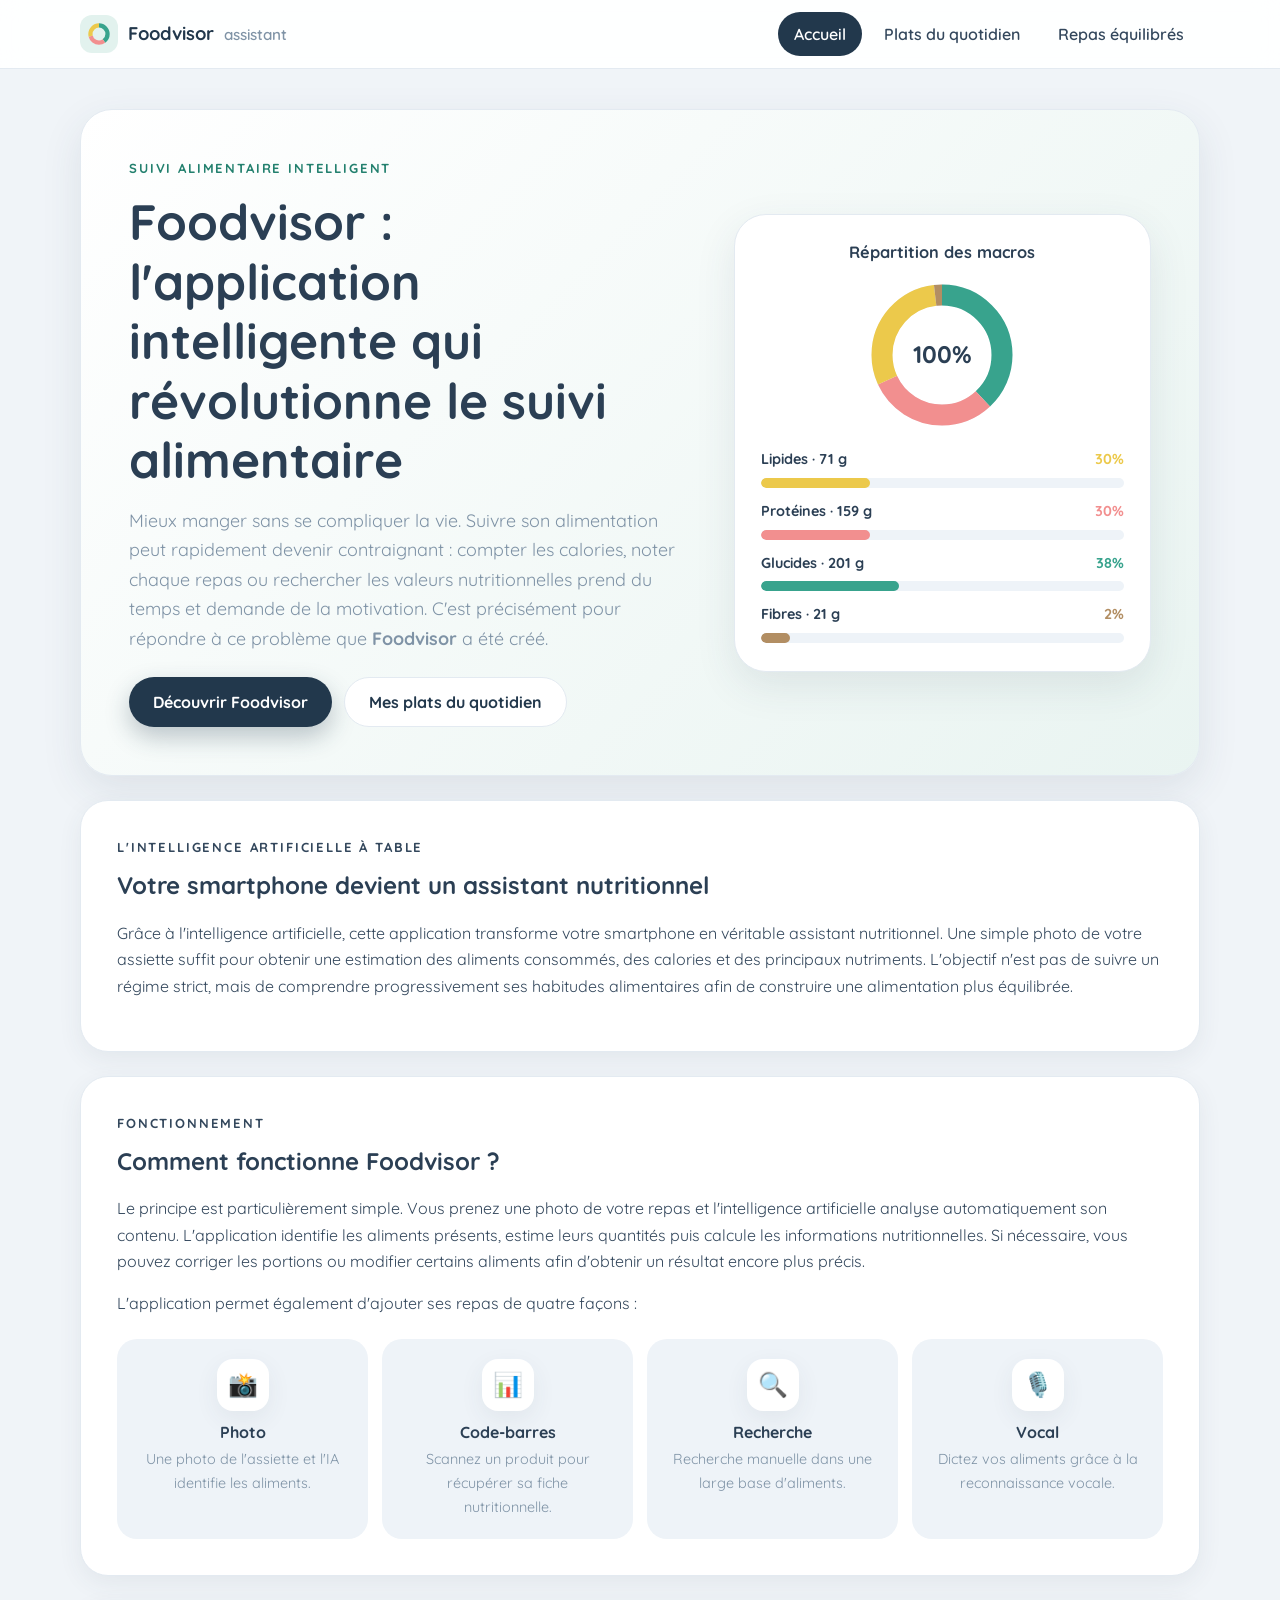
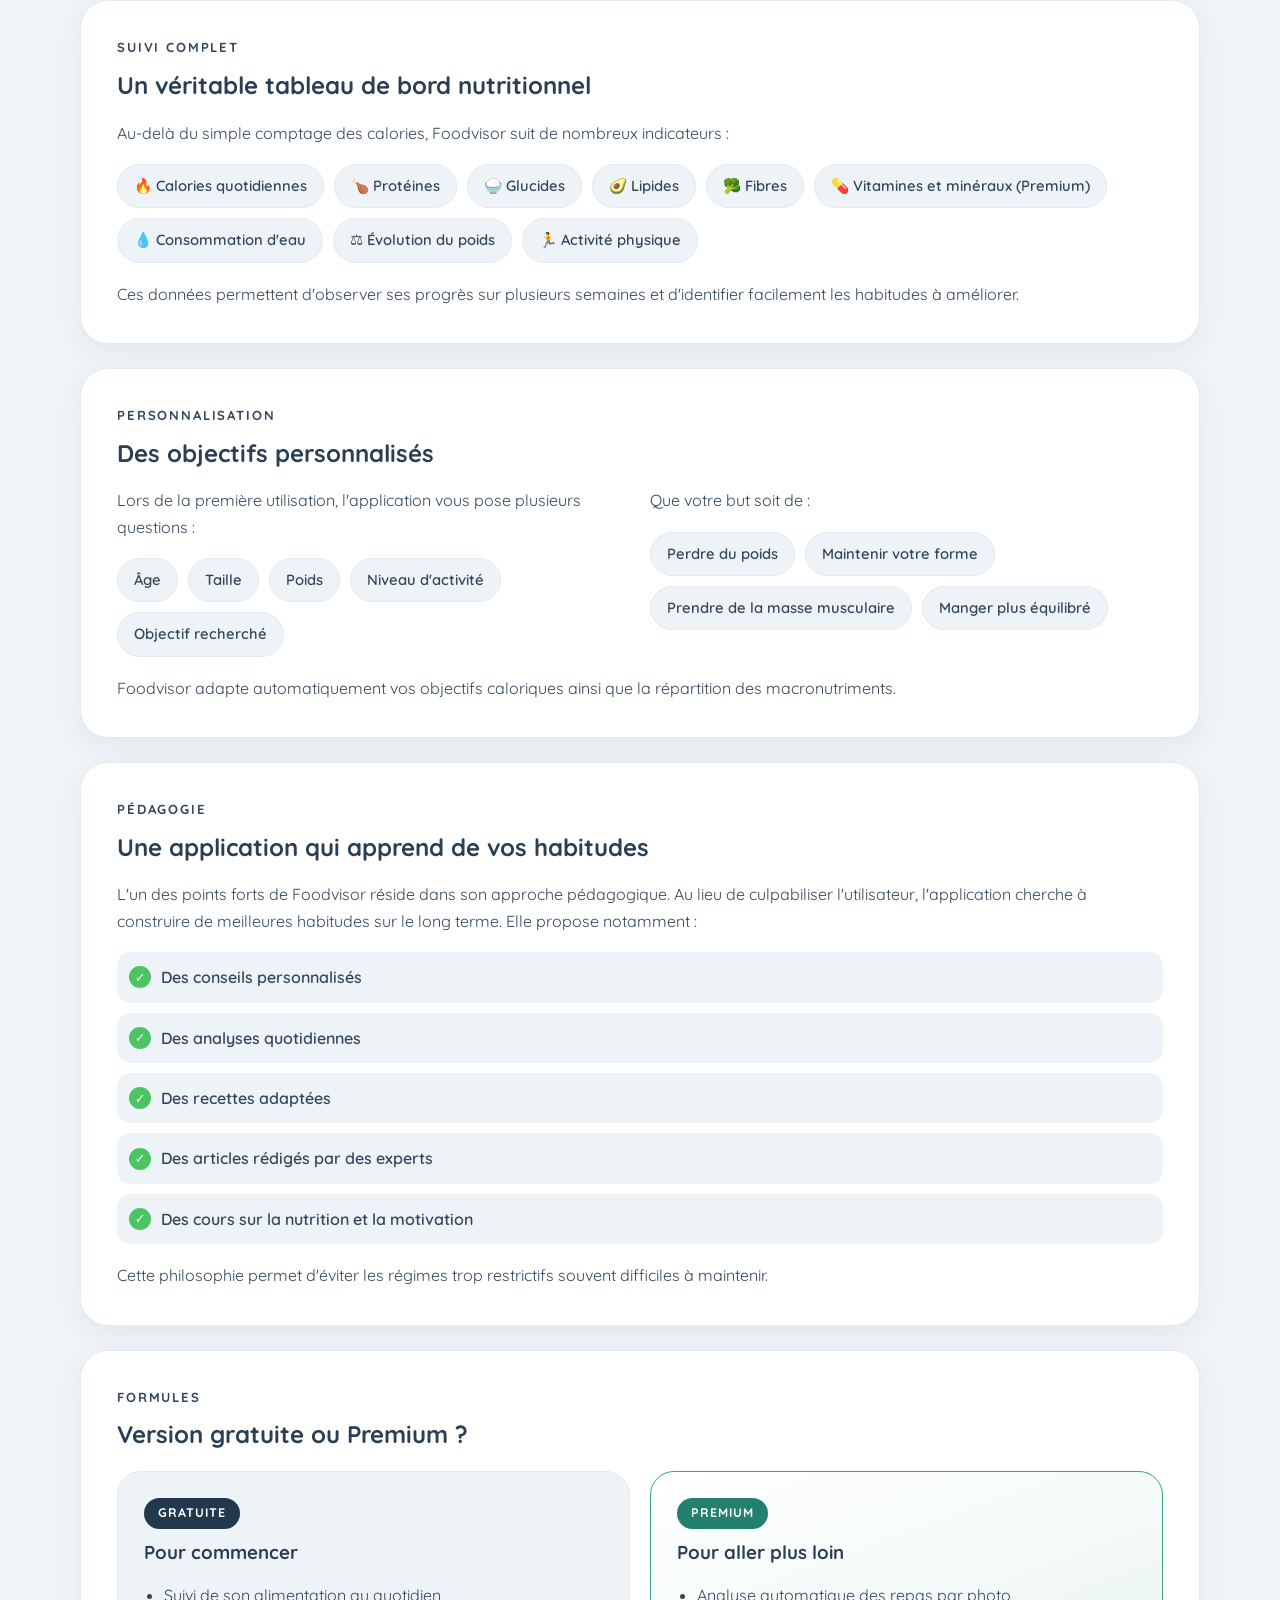
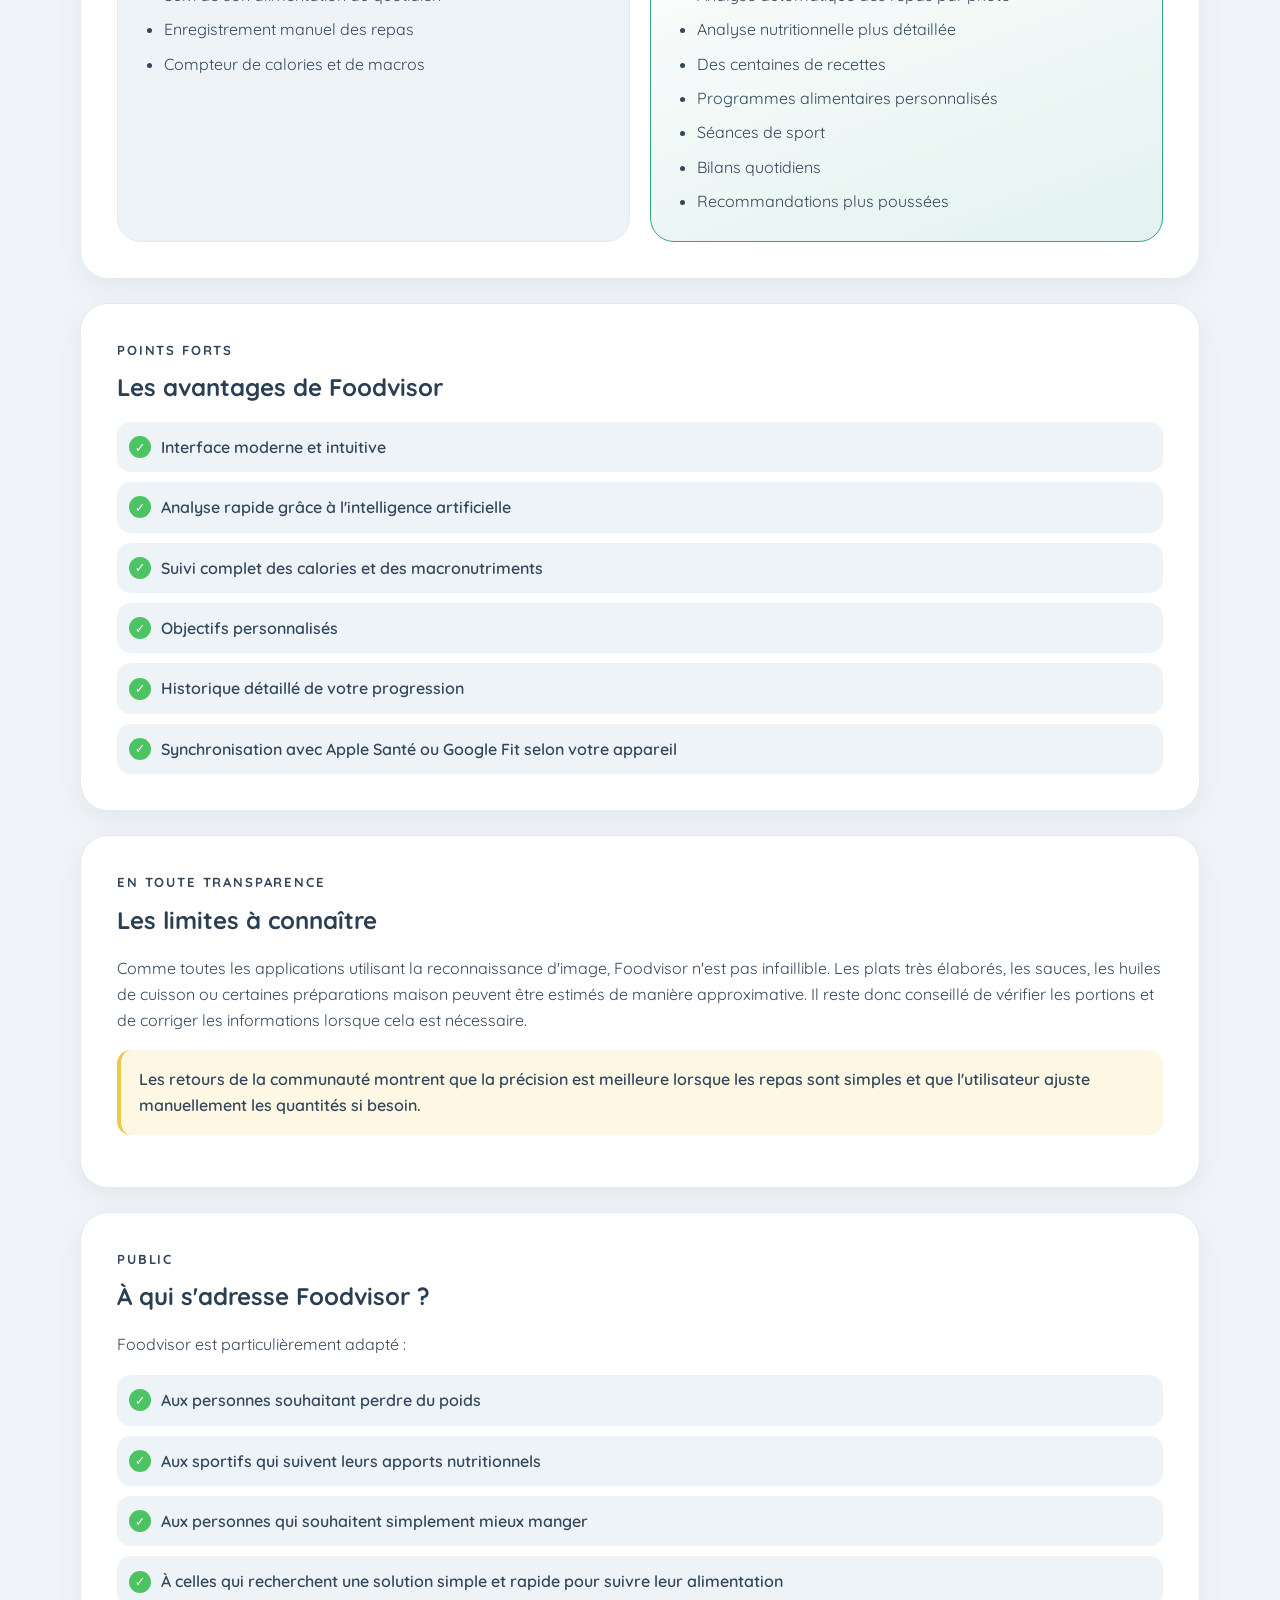
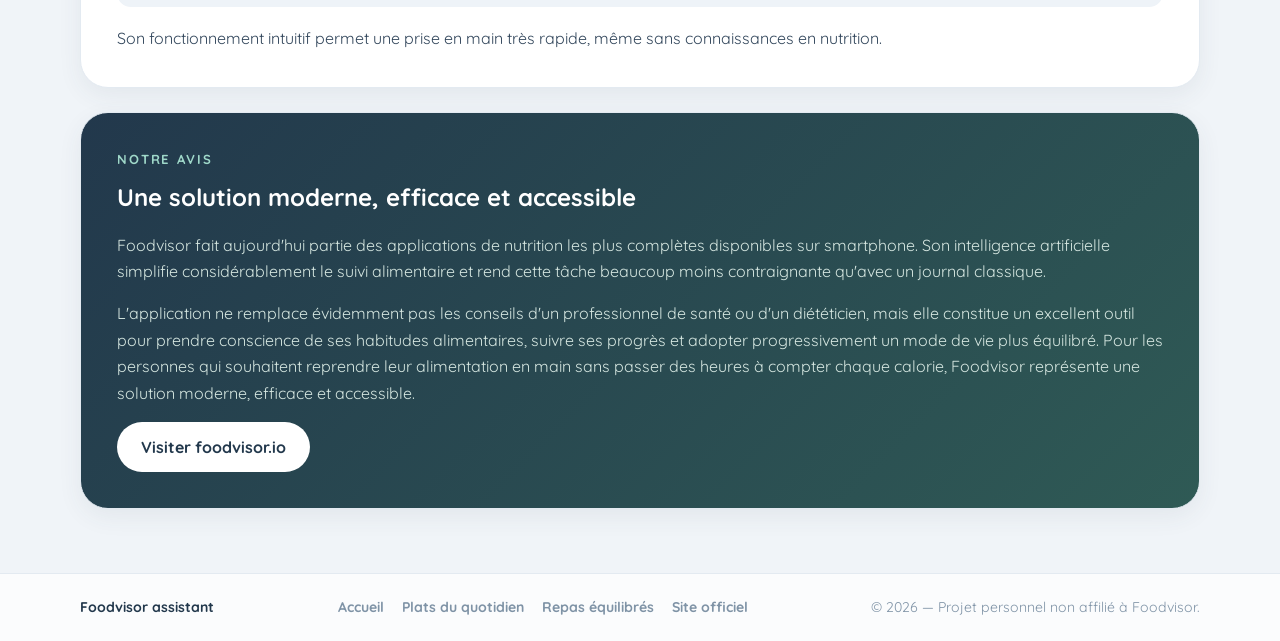
==== commit 5fce262b: "Add minimalist footer" ====
--- a/index.html
+++ b/index.html
@@ -34,7 +34,6 @@
         <nav id="nav-menu" class="nav-menu" aria-label="Navigation principale">
           <a href="index.html" aria-current="page">Accueil</a>
           <a href="plats-du-quotidien.html">Plats du quotidien</a>
-          <a href="idees-repas.html">Idées de repas</a>
           <a href="exemples-repas.html">Repas équilibrés</a>
         </nav>
       </div>
@@ -305,10 +304,16 @@
     </main>
 
     <footer class="site-footer">
-      <p>
-        Site d'accompagnement personnel — en savoir plus sur
-        <a href="https://www.foodvisor.io/fr/" target="_blank" rel="noopener">foodvisor.io</a>
-      </p>
+      <div class="footer-inner">
+        <a class="footer-brand" href="index.html">Foodvisor assistant</a>
+        <nav class="footer-links" aria-label="Navigation du pied de page">
+          <a href="index.html">Accueil</a>
+          <a href="plats-du-quotidien.html">Plats du quotidien</a>
+          <a href="exemples-repas.html">Repas équilibrés</a>
+          <a href="https://www.foodvisor.io/fr/" target="_blank" rel="noopener">Site officiel</a>
+        </nav>
+        <p>© 2026 — Projet personnel non affilié à Foodvisor.</p>
+      </div>
     </footer>
 
     <script src="script.js"></script>
--- a/styles.css
+++ b/styles.css
@@ -610,81 +610,6 @@
   margin-top: 24px;
 }
 
-.meal-time-matin {
-  background: var(--matin);
-  color: #ffffff;
-}
-
-.meal-time-midi {
-  background: var(--midi);
-  color: #ffffff;
-}
-
-.meal-time-soir {
-  background: var(--soir);
-  color: #ffffff;
-}
-
-/* ---------- Page idées de repas ---------- */
-
-.idea-grid {
-  display: grid;
-  grid-template-columns: repeat(3, minmax(0, 1fr));
-  gap: 20px;
-  margin-top: 24px;
-}
-
-.idea-card {
-  display: flex;
-  flex-direction: column;
-  padding: 22px;
-  border: 1px solid var(--line);
-  border-radius: 22px;
-  background: var(--card);
-  box-shadow: var(--shadow-soft);
-}
-
-.idea-card-head {
-  display: flex;
-  align-items: center;
-  gap: 14px;
-  margin-bottom: 12px;
-}
-
-.idea-icon {
-  display: grid;
-  flex: none;
-  place-items: center;
-  width: 52px;
-  height: 52px;
-  border-radius: 16px;
-  background: var(--soft);
-  font-size: 1.6rem;
-}
-
-.idea-card h3 {
-  margin: 0 0 4px;
-  font-size: 1.05rem;
-}
-
-.idea-tag {
-  display: inline-block;
-  padding: 3px 10px;
-  border-radius: 999px;
-  background: var(--accent-soft);
-  color: var(--accent-dark);
-  font-size: 0.72rem;
-  font-weight: 700;
-  letter-spacing: 0.05em;
-  text-transform: uppercase;
-}
-
-.idea-card p {
-  margin: 0;
-  color: var(--muted);
-  font-size: 0.92rem;
-}
-
 .meal-card {
   overflow: hidden;
   display: flex;
@@ -1011,18 +936,65 @@
 /* ---------- Pied de page ---------- */
 
 .site-footer {
-  padding: 28px 0 40px;
-  color: var(--muted);
-  font-size: 0.9rem;
-  text-align: center;
-}
-
-.site-footer a {
+  border-top: 1px solid var(--line);
+  background: rgba(255, 255, 255, 0.72);
+}
+
+.footer-inner {
+  display: grid;
+  grid-template-columns: auto 1fr auto;
+  align-items: center;
+  gap: 18px;
+  width: min(1120px, calc(100% - 32px));
+  margin: 0 auto;
+  padding: 22px 0;
+  color: var(--muted);
+  font-size: 0.88rem;
+}
+
+.footer-brand {
+  color: var(--navy);
+  font-weight: 700;
+  text-decoration: none;
+}
+
+.footer-links {
+  display: flex;
+  flex-wrap: wrap;
+  justify-content: center;
+  gap: 6px 18px;
+}
+
+.footer-links a {
+  color: var(--muted);
+  font-weight: 700;
+  text-decoration: none;
+  transition: color 0.2s ease;
+}
+
+.footer-links a:hover {
   color: var(--accent-dark);
-  font-weight: 700;
+}
+
+.site-footer p {
+  margin: 0;
+  text-align: right;
 }
 
 /* ---------- Responsive ---------- */
+
+@media (max-width: 760px) {
+  .footer-inner {
+    grid-template-columns: 1fr;
+    justify-items: center;
+    gap: 12px;
+    text-align: center;
+  }
+
+  .site-footer p {
+    text-align: center;
+  }
+}
 
 @media (max-width: 900px) {
   .hero,
@@ -1035,8 +1007,7 @@
 
   .feature-grid,
   .targets-grid,
-  .missing-grid,
-  .idea-grid {
+  .missing-grid {
     grid-template-columns: repeat(2, minmax(0, 1fr));
   }
 }
@@ -1059,8 +1030,7 @@
 
   .feature-grid,
   .targets-grid,
-  .missing-grid,
-  .idea-grid {
+  .missing-grid {
     grid-template-columns: 1fr;
   }
 
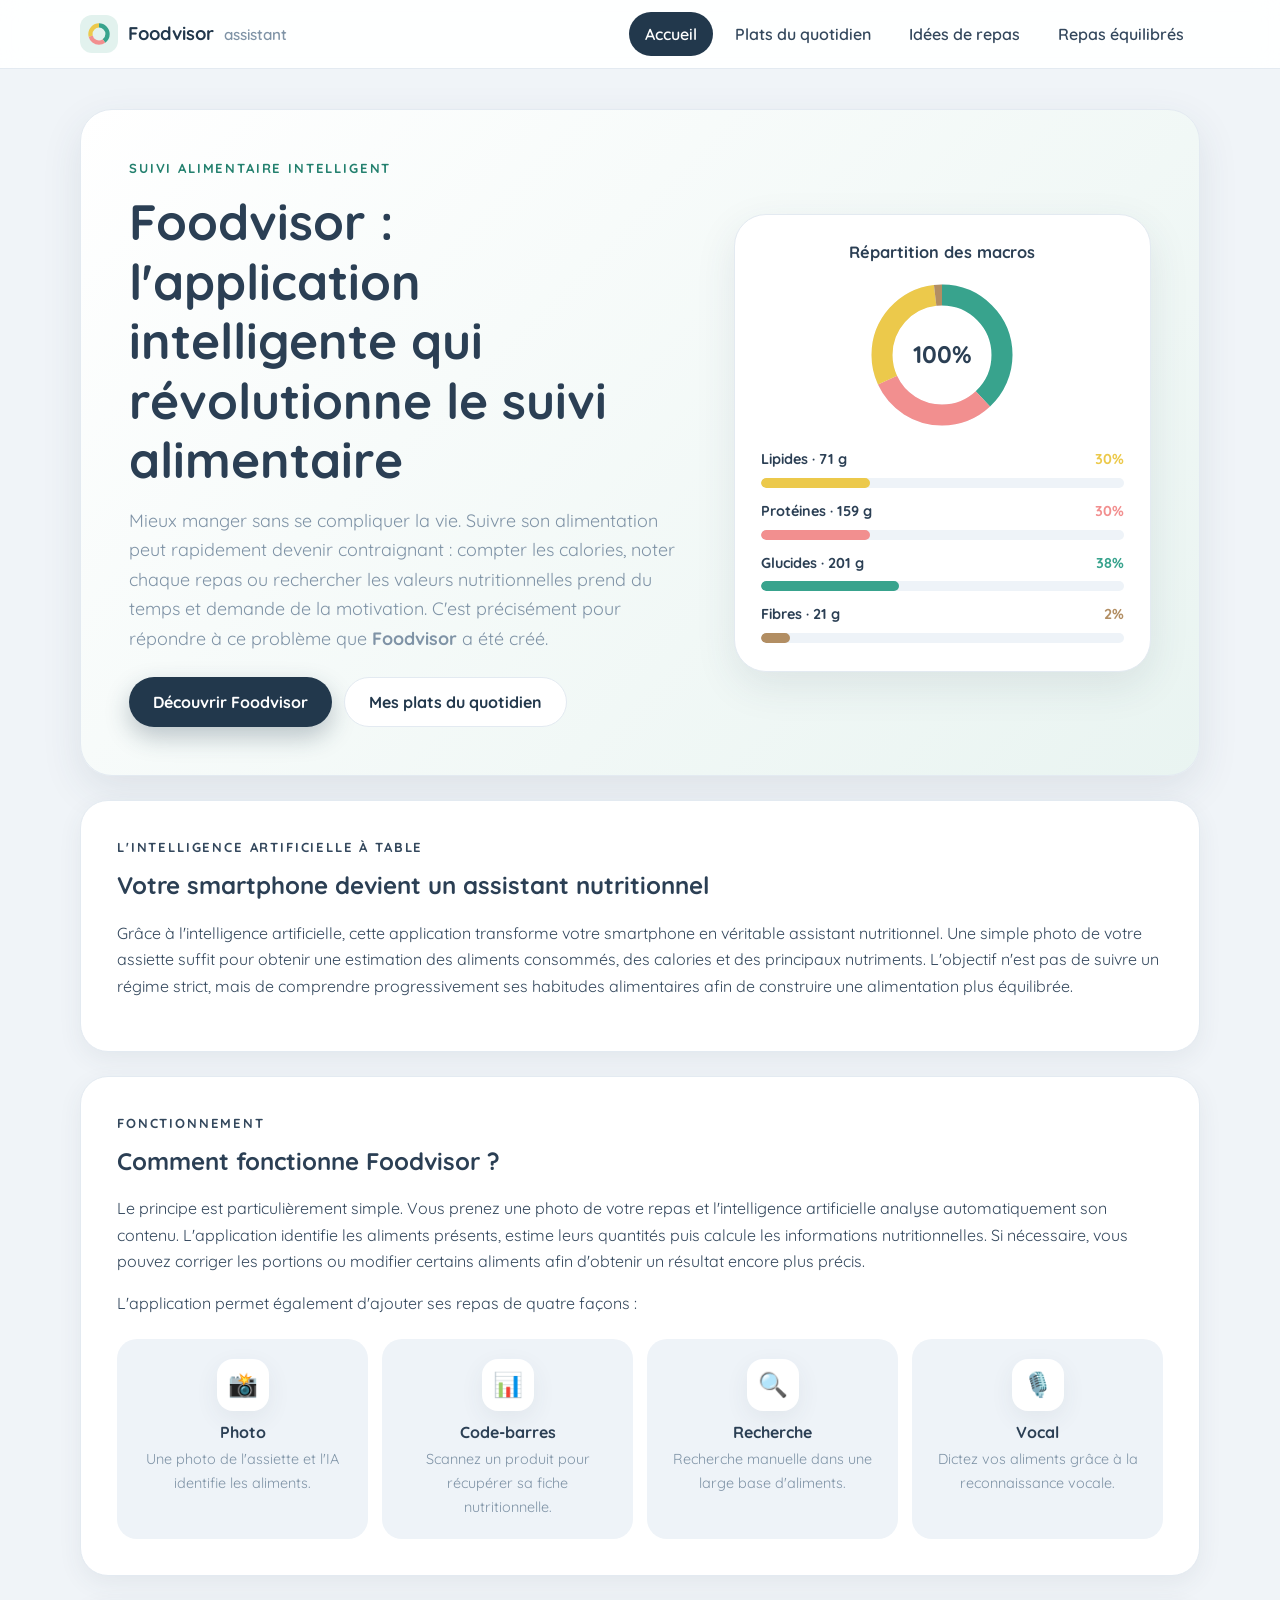
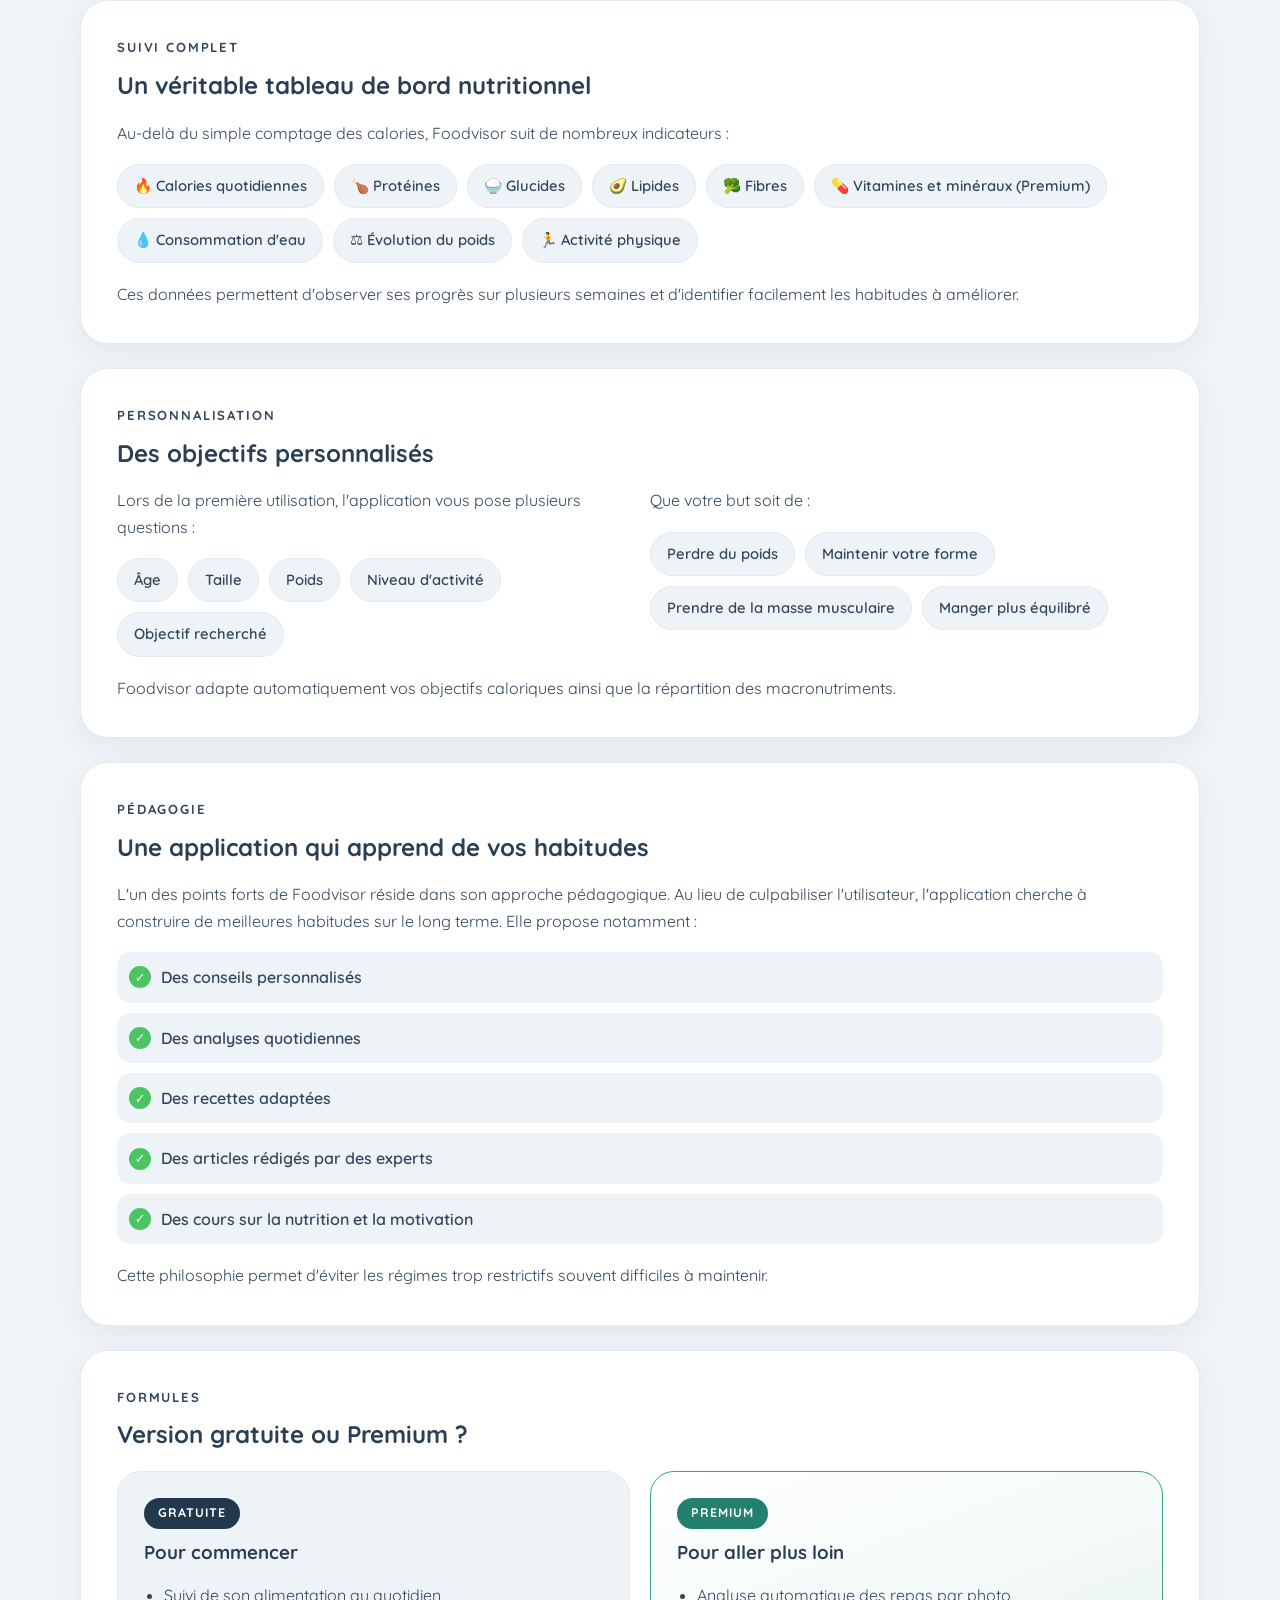
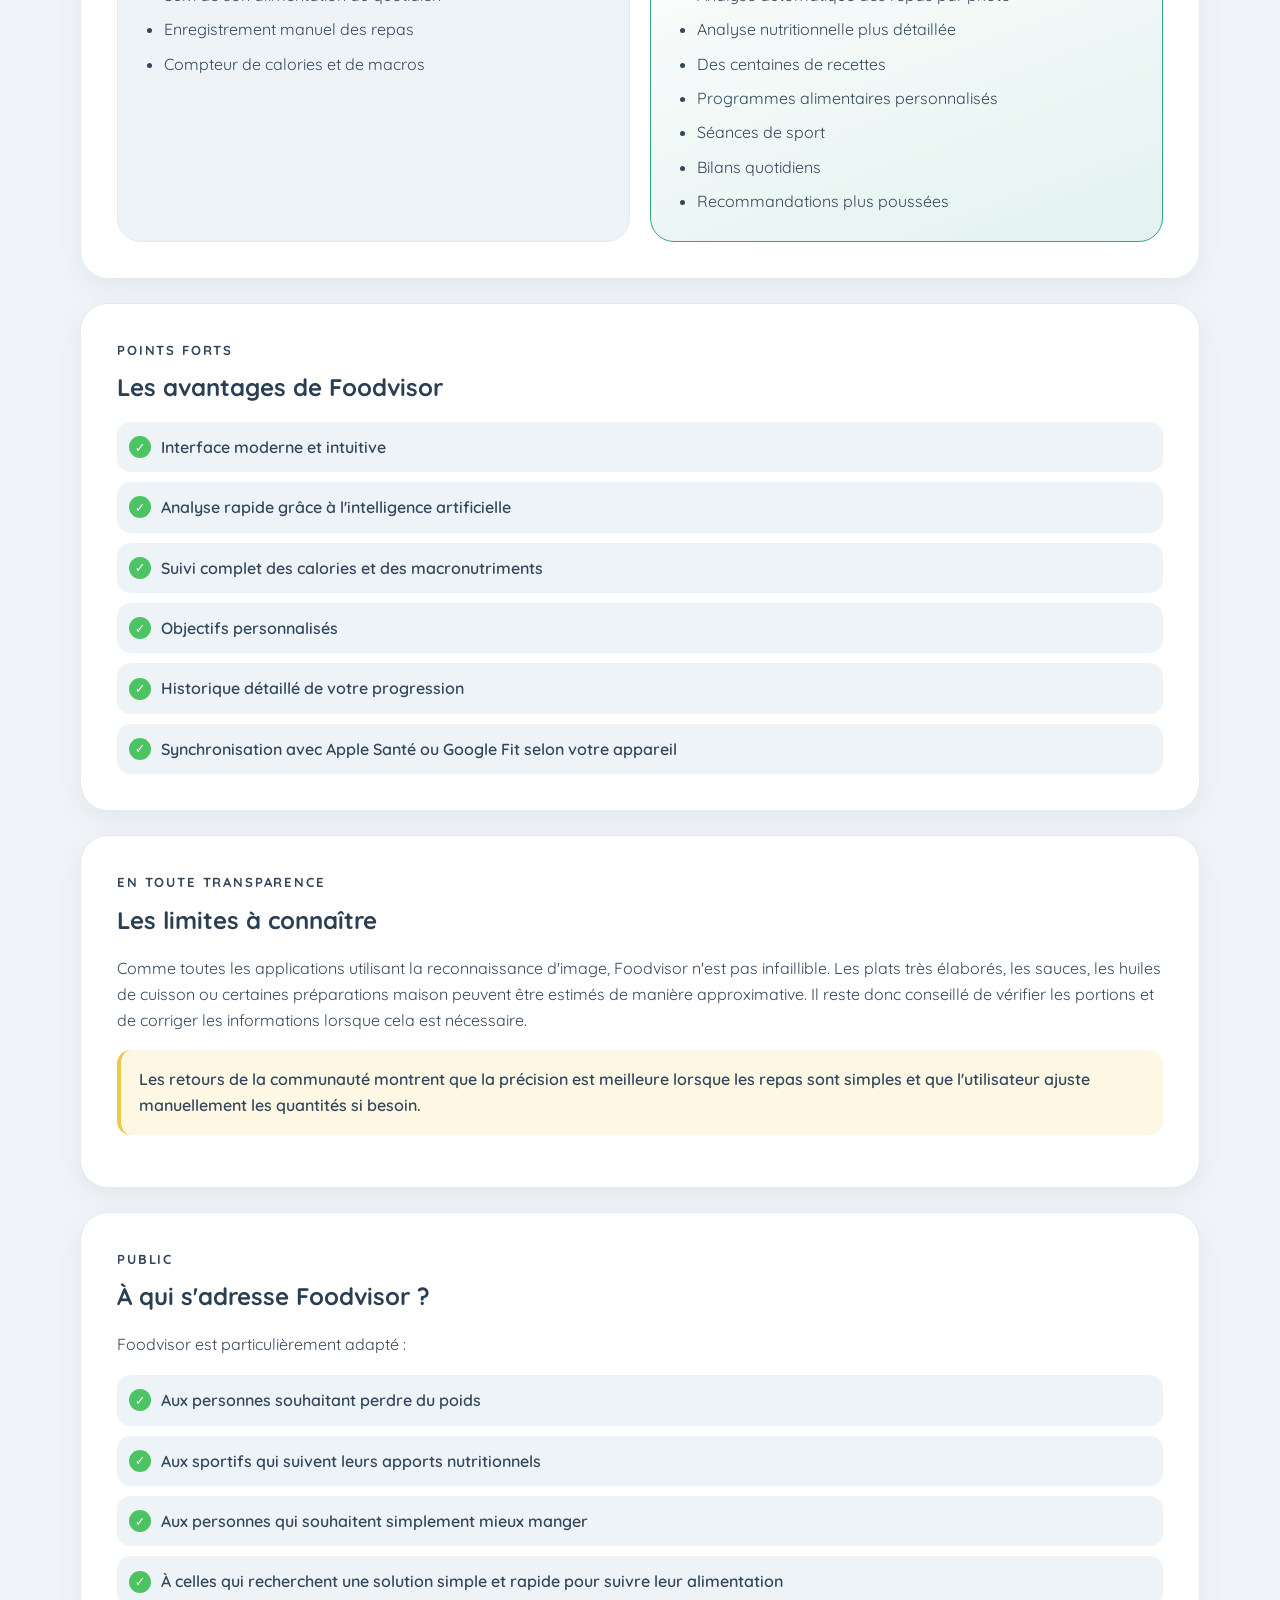
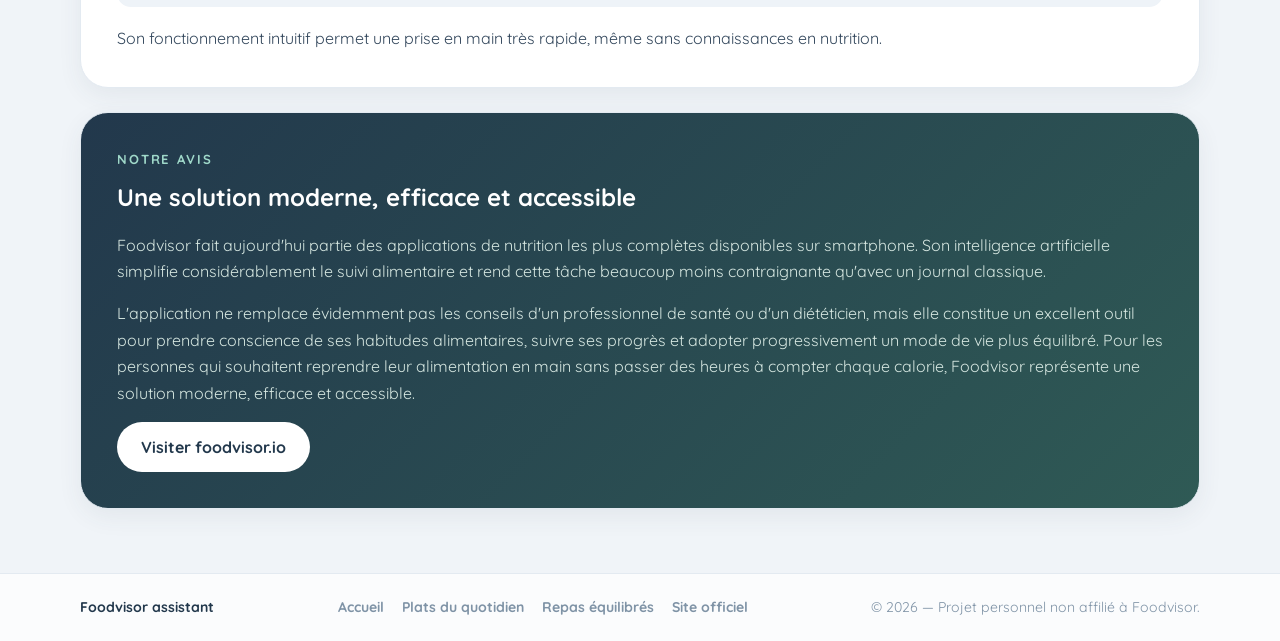
==== commit fac9ea40: "Merge pull request #7 from PRAFUL33290/claude/meal-ideas-page-32ezai" ====
--- a/index.html
+++ b/index.html
@@ -34,6 +34,7 @@
         <nav id="nav-menu" class="nav-menu" aria-label="Navigation principale">
           <a href="index.html" aria-current="page">Accueil</a>
           <a href="plats-du-quotidien.html">Plats du quotidien</a>
+          <a href="idees-repas.html">Idées de repas</a>
           <a href="exemples-repas.html">Repas équilibrés</a>
         </nav>
       </div>
--- a/styles.css
+++ b/styles.css
@@ -610,6 +610,81 @@
   margin-top: 24px;
 }
 
+.meal-time-matin {
+  background: var(--matin);
+  color: #ffffff;
+}
+
+.meal-time-midi {
+  background: var(--midi);
+  color: #ffffff;
+}
+
+.meal-time-soir {
+  background: var(--soir);
+  color: #ffffff;
+}
+
+/* ---------- Page idées de repas ---------- */
+
+.idea-grid {
+  display: grid;
+  grid-template-columns: repeat(3, minmax(0, 1fr));
+  gap: 20px;
+  margin-top: 24px;
+}
+
+.idea-card {
+  display: flex;
+  flex-direction: column;
+  padding: 22px;
+  border: 1px solid var(--line);
+  border-radius: 22px;
+  background: var(--card);
+  box-shadow: var(--shadow-soft);
+}
+
+.idea-card-head {
+  display: flex;
+  align-items: center;
+  gap: 14px;
+  margin-bottom: 12px;
+}
+
+.idea-icon {
+  display: grid;
+  flex: none;
+  place-items: center;
+  width: 52px;
+  height: 52px;
+  border-radius: 16px;
+  background: var(--soft);
+  font-size: 1.6rem;
+}
+
+.idea-card h3 {
+  margin: 0 0 4px;
+  font-size: 1.05rem;
+}
+
+.idea-tag {
+  display: inline-block;
+  padding: 3px 10px;
+  border-radius: 999px;
+  background: var(--accent-soft);
+  color: var(--accent-dark);
+  font-size: 0.72rem;
+  font-weight: 700;
+  letter-spacing: 0.05em;
+  text-transform: uppercase;
+}
+
+.idea-card p {
+  margin: 0;
+  color: var(--muted);
+  font-size: 0.92rem;
+}
+
 .meal-card {
   overflow: hidden;
   display: flex;
@@ -1007,7 +1082,8 @@
 
   .feature-grid,
   .targets-grid,
-  .missing-grid {
+  .missing-grid,
+  .idea-grid {
     grid-template-columns: repeat(2, minmax(0, 1fr));
   }
 }
@@ -1030,7 +1106,8 @@
 
   .feature-grid,
   .targets-grid,
-  .missing-grid {
+  .missing-grid,
+  .idea-grid {
     grid-template-columns: 1fr;
   }
 
